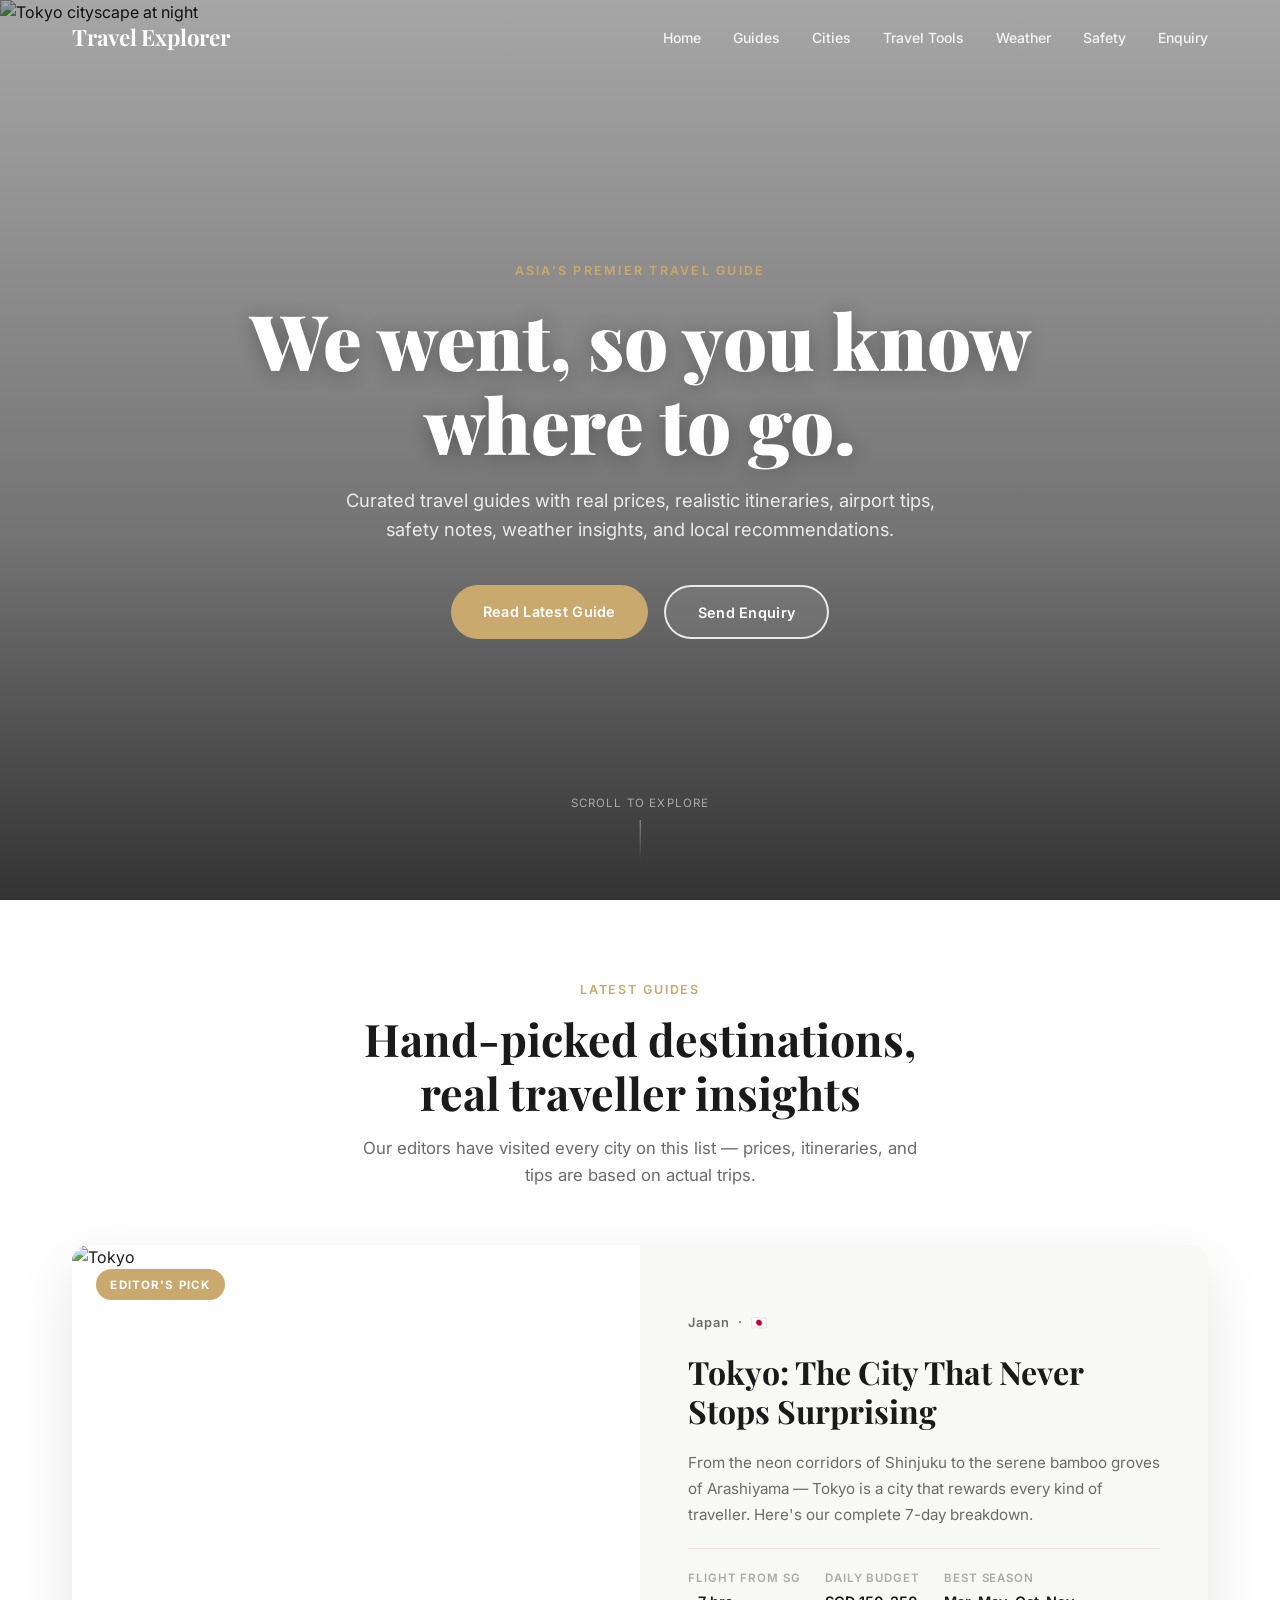
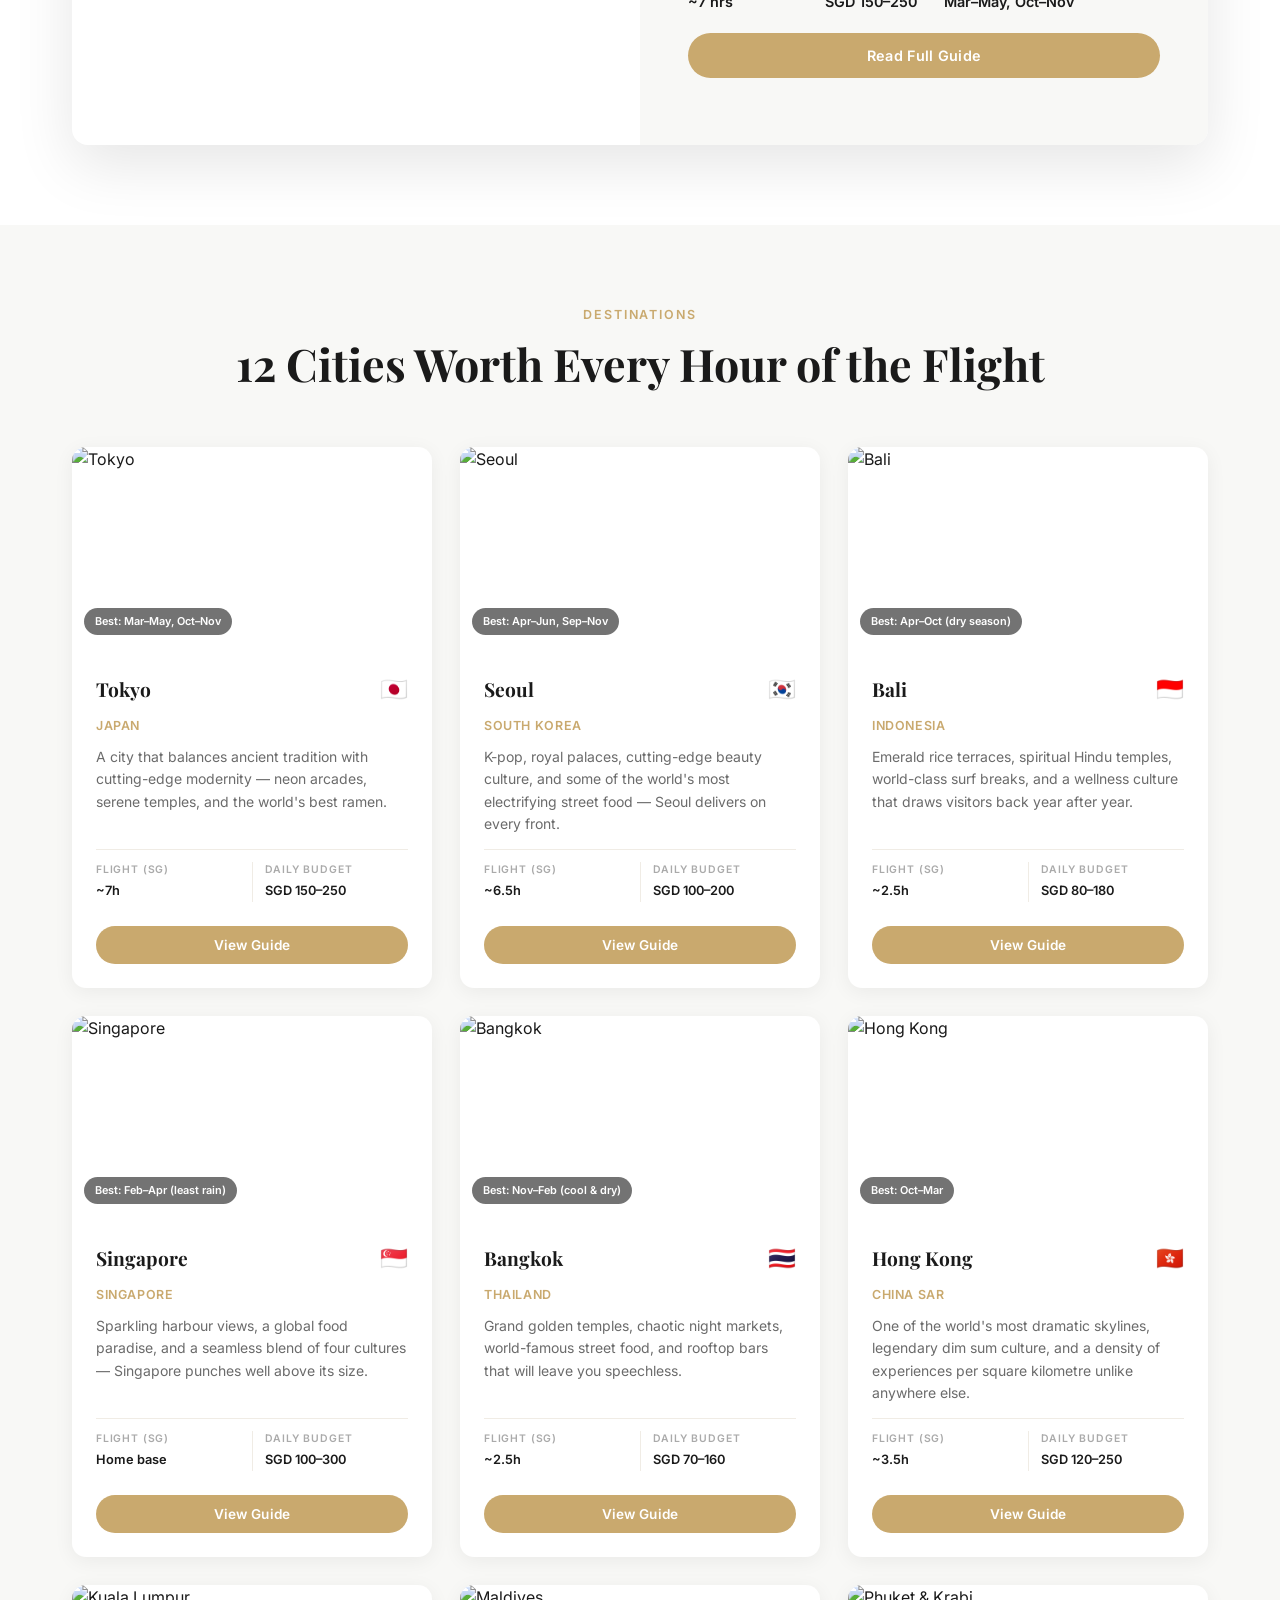
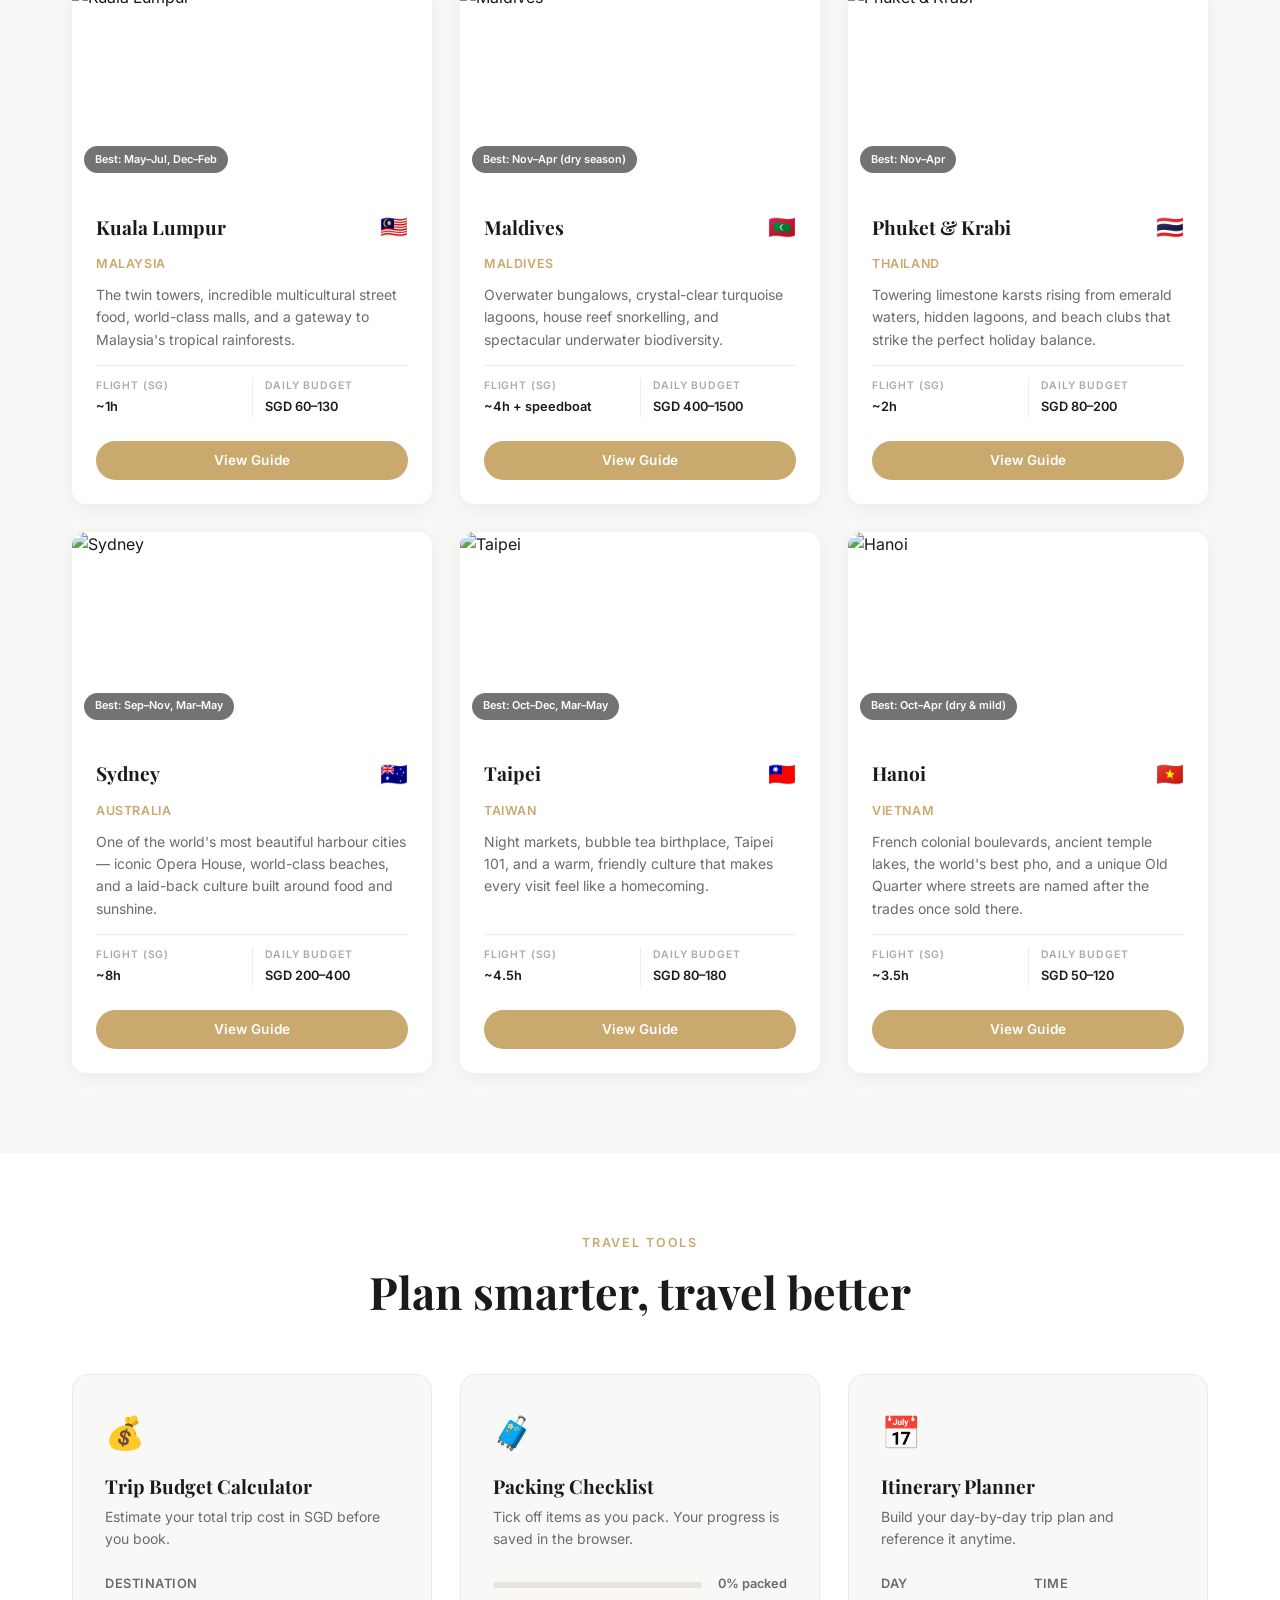
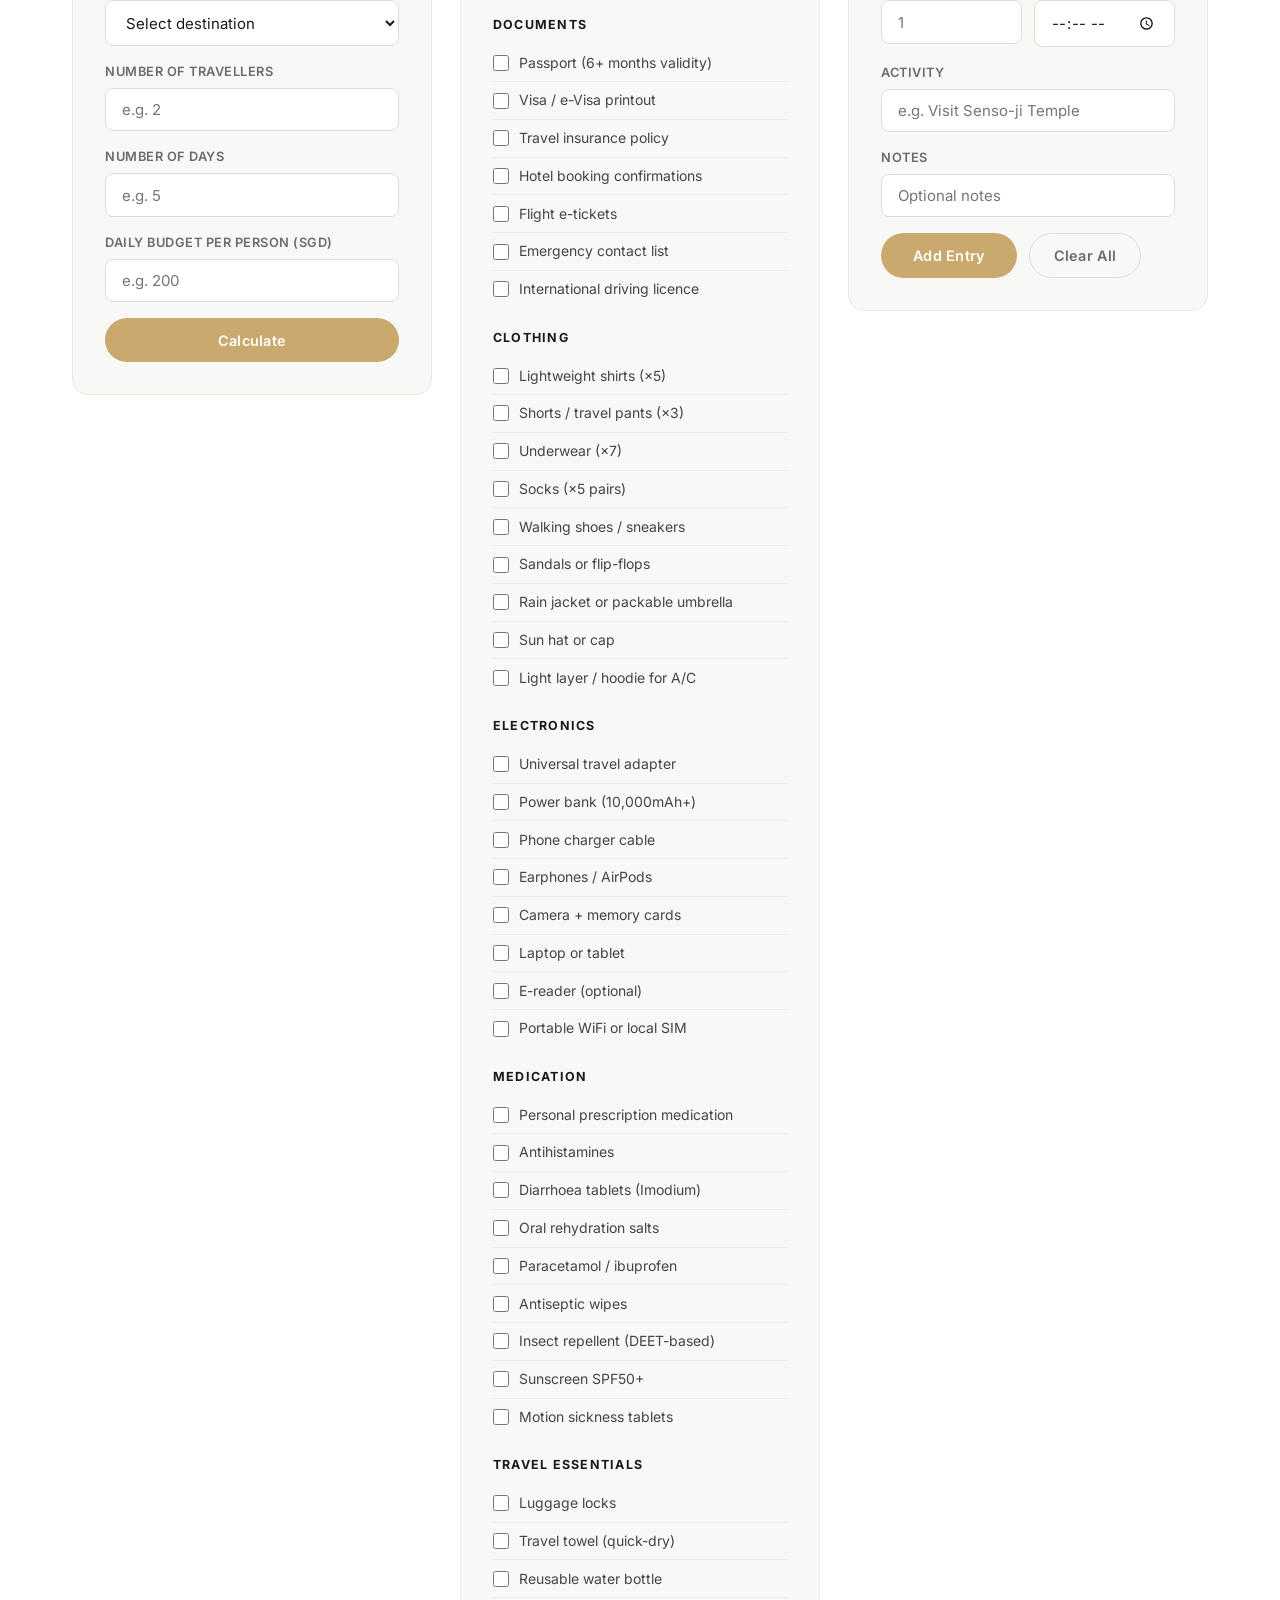
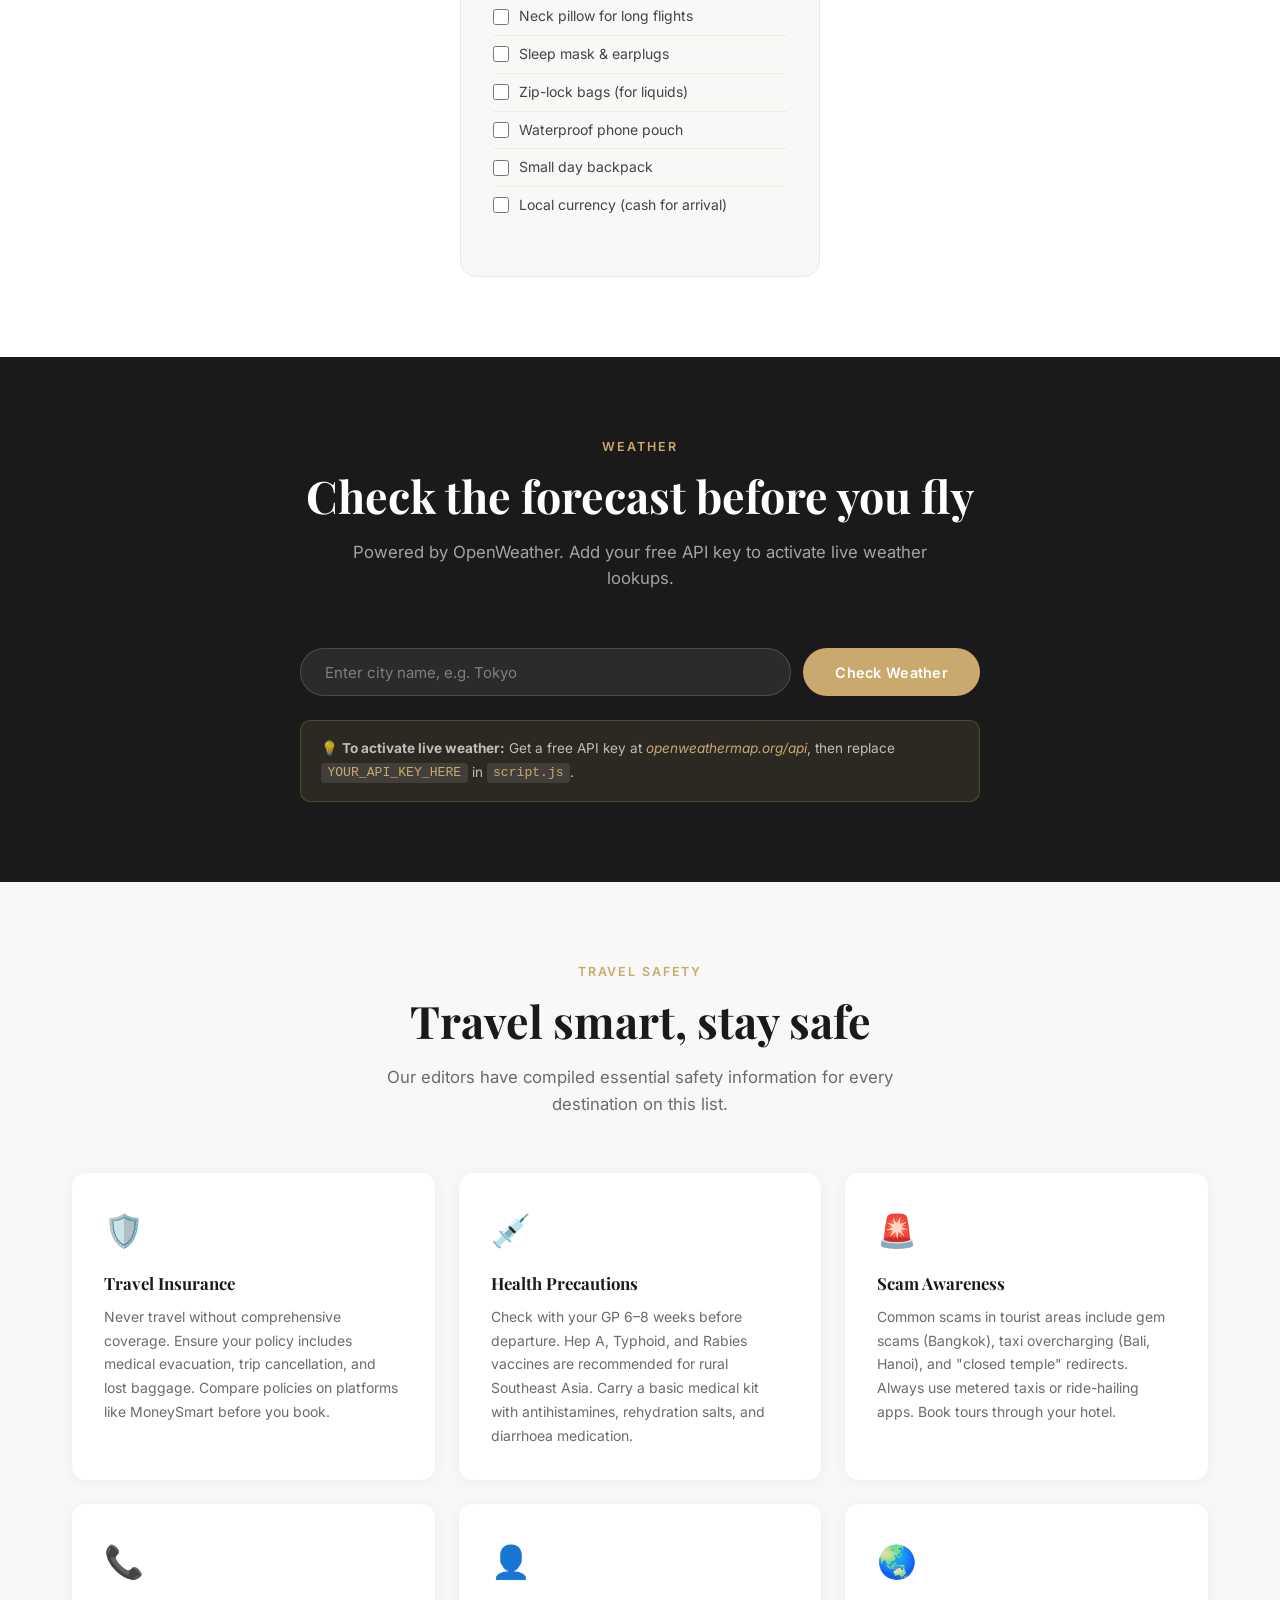
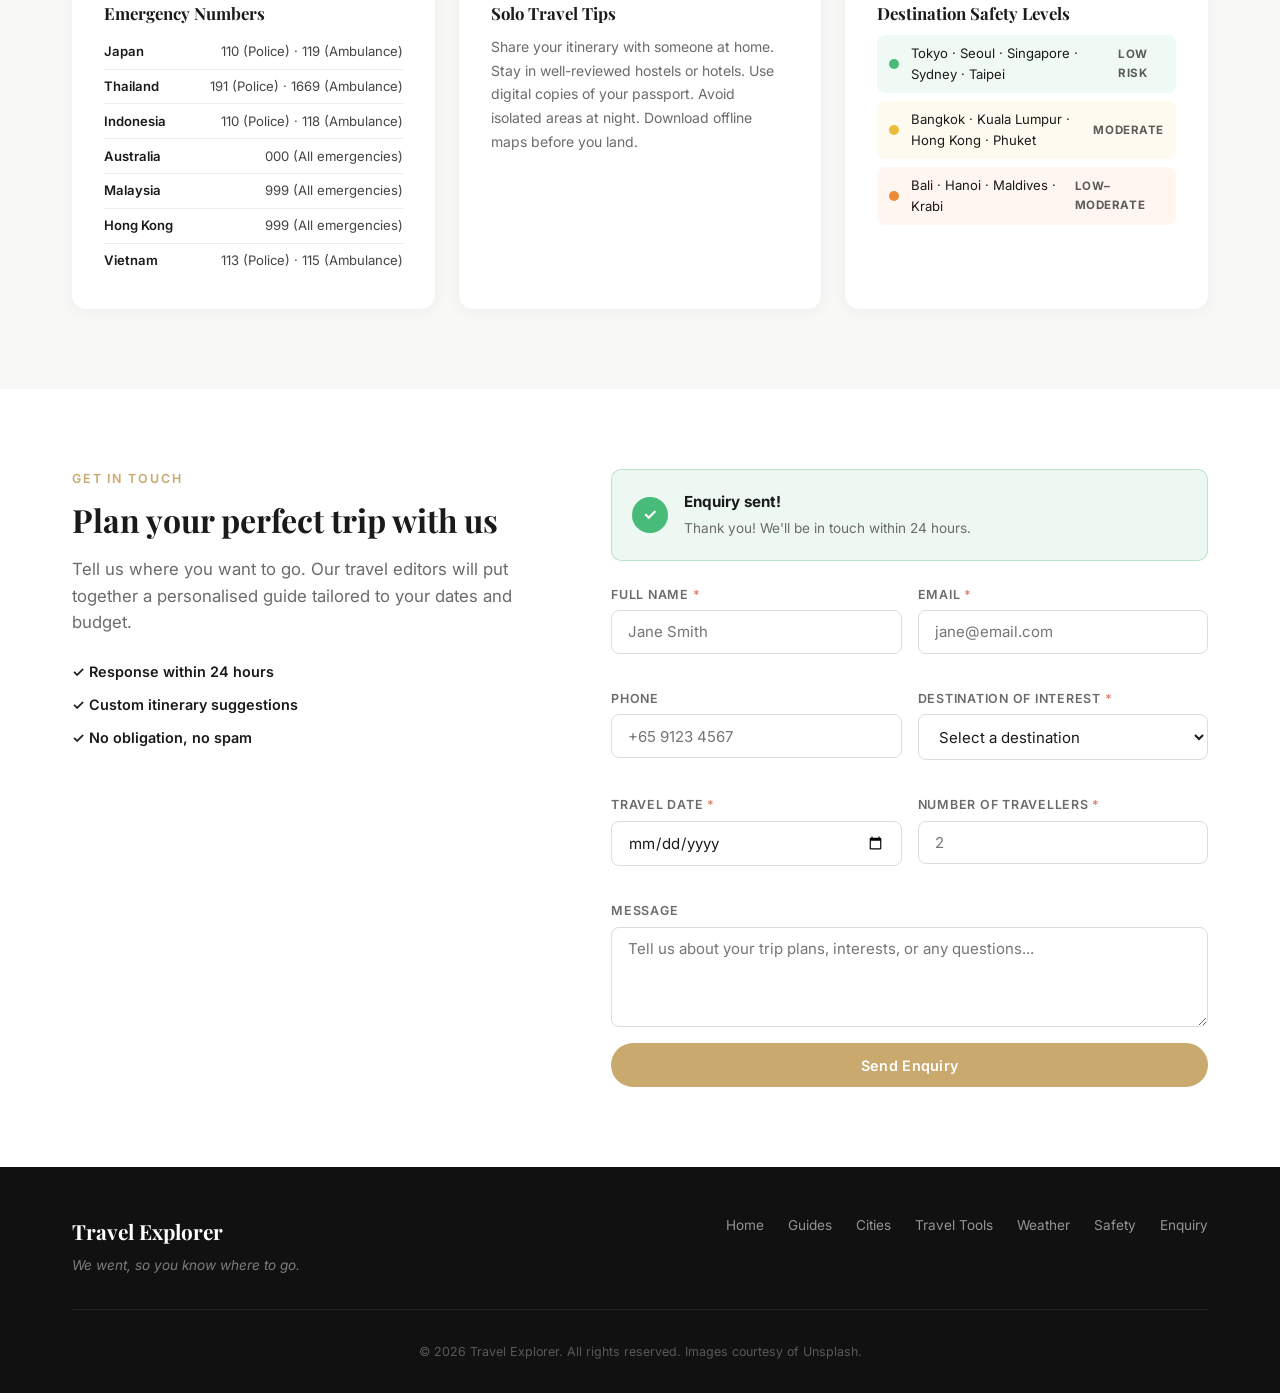
==== index.html @ e981d708 "first commit" ====
<!DOCTYPE html>
<html lang="en">
<head>
  <meta charset="UTF-8" />
  <meta name="viewport" content="width=device-width, initial-scale=1.0" />
  <title>Travel Explorer — We went, so you know where to go.</title>
  <link rel="preconnect" href="https://fonts.googleapis.com" />
  <link rel="preconnect" href="https://fonts.gstatic.com" crossorigin />
  <link href="https://fonts.googleapis.com/css2?family=Playfair+Display:ital,wght@0,400;0,700;0,900;1,400&family=Inter:wght@300;400;500;600&display=swap" rel="stylesheet" />
  <link rel="stylesheet" href="style.css" />
</head>
<body>

  <!-- ===== NAVIGATION ===== -->
  <nav class="navbar" id="navbar">
    <div class="nav-inner">
      <a href="#home" class="nav-logo">Travel Explorer</a>
      <button class="hamburger" id="hamburger" aria-label="Toggle menu">
        <span></span><span></span><span></span>
      </button>
      <ul class="nav-links" id="navLinks">
        <li><a href="#home">Home</a></li>
        <li><a href="#guides">Guides</a></li>
        <li><a href="#cities">Cities</a></li>
        <li><a href="#tools">Travel Tools</a></li>
        <li><a href="#weather">Weather</a></li>
        <li><a href="#safety">Safety</a></li>
        <li><a href="#enquiry">Enquiry</a></li>
      </ul>
    </div>
  </nav>

  <!-- ===== HERO SECTION ===== -->
  <section id="home" class="hero">
    <div class="hero-bg">
      <img src="https://images.unsplash.com/photo-1540959733332-eab4deabeeaf?w=1800&q=85" alt="Tokyo cityscape at night" class="hero-img" />
      <div class="hero-overlay"></div>
    </div>
    <div class="hero-content">
      <p class="hero-eyebrow">Asia's Premier Travel Guide</p>
      <h1 class="hero-headline">We went, so you know<br>where to go.</h1>
      <p class="hero-sub">Curated travel guides with real prices, realistic itineraries, airport tips, safety notes, weather insights, and local recommendations.</p>
      <div class="hero-ctas">
        <a href="#guides" class="btn btn-primary">Read Latest Guide</a>
        <a href="#enquiry" class="btn btn-outline">Send Enquiry</a>
      </div>
    </div>
    <div class="hero-scroll-hint">
      <span>Scroll to explore</span>
      <div class="scroll-line"></div>
    </div>
  </section>

  <!-- ===== GUIDES SECTION ===== -->
  <section id="guides" class="section guides-section">
    <div class="container">
      <div class="section-header">
        <p class="section-label">Latest Guides</p>
        <h2 class="section-title">Hand-picked destinations,<br>real traveller insights</h2>
        <p class="section-sub">Our editors have visited every city on this list — prices, itineraries, and tips are based on actual trips.</p>
      </div>

      <div class="featured-guide reveal">
        <div class="featured-guide-img">
          <img src="https://images.unsplash.com/photo-1540959733332-eab4deabeeaf?w=1200&q=80" alt="Tokyo" />
          <div class="featured-badge">Editor's Pick</div>
        </div>
        <div class="featured-guide-content">
          <p class="featured-label">Japan &nbsp;·&nbsp; 🇯🇵</p>
          <h3 class="featured-title">Tokyo: The City That Never Stops Surprising</h3>
          <p class="featured-desc">From the neon corridors of Shinjuku to the serene bamboo groves of Arashiyama — Tokyo is a city that rewards every kind of traveller. Here's our complete 7-day breakdown.</p>
          <ul class="featured-meta">
            <li><span class="meta-label">Flight from SG</span><span class="meta-val">~7 hrs</span></li>
            <li><span class="meta-label">Daily Budget</span><span class="meta-val">SGD 150–250</span></li>
            <li><span class="meta-label">Best Season</span><span class="meta-val">Mar–May, Oct–Nov</span></li>
          </ul>
          <button class="btn btn-primary" onclick="openModal('tokyo')">Read Full Guide</button>
        </div>
      </div>
    </div>
  </section>

  <!-- ===== CITIES SECTION ===== -->
  <section id="cities" class="section cities-section">
    <div class="container">
      <div class="section-header">
        <p class="section-label">Destinations</p>
        <h2 class="section-title">12 Cities Worth Every Hour of the Flight</h2>
      </div>
      <div class="cities-grid" id="citiesGrid">
        <!-- Cards injected by JS -->
      </div>
    </div>
  </section>

  <!-- ===== GUIDE MODAL ===== -->
  <div class="modal-overlay" id="modalOverlay" role="dialog" aria-modal="true" aria-labelledby="modalTitle">
    <div class="modal-box">
      <button class="modal-close" id="modalClose" aria-label="Close guide">&times;</button>
      <div class="modal-hero">
        <img id="modalHeroImg" src="" alt="" />
        <div class="modal-hero-overlay"></div>
        <div class="modal-hero-text">
          <p id="modalFlag"></p>
          <h2 id="modalTitle"></h2>
        </div>
      </div>
      <div class="modal-body" id="modalBody">
        <!-- Content injected by JS -->
      </div>
    </div>
  </div>

  <!-- ===== TRAVEL TOOLS SECTION ===== -->
  <section id="tools" class="section tools-section">
    <div class="container">
      <div class="section-header">
        <p class="section-label">Travel Tools</p>
        <h2 class="section-title">Plan smarter, travel better</h2>
      </div>
      <div class="tools-grid">

        <!-- Tool 1: Budget Calculator -->
        <div class="tool-card reveal">
          <div class="tool-icon">💰</div>
          <h3 class="tool-title">Trip Budget Calculator</h3>
          <p class="tool-desc">Estimate your total trip cost in SGD before you book.</p>
          <div class="tool-form">
            <label>Destination
              <select id="bc-dest">
                <option value="">Select destination</option>
                <option value="tokyo">Tokyo, Japan</option>
                <option value="seoul">Seoul, South Korea</option>
                <option value="bali">Bali, Indonesia</option>
                <option value="singapore">Singapore</option>
                <option value="bangkok">Bangkok, Thailand</option>
                <option value="hongkong">Hong Kong</option>
                <option value="kualalumpur">Kuala Lumpur, Malaysia</option>
                <option value="maldives">Maldives</option>
                <option value="phuket">Phuket & Krabi, Thailand</option>
                <option value="sydney">Sydney, Australia</option>
                <option value="taipei">Taipei, Taiwan</option>
                <option value="hanoi">Hanoi, Vietnam</option>
              </select>
            </label>
            <label>Number of Travellers
              <input type="number" id="bc-travellers" min="1" max="20" placeholder="e.g. 2" />
            </label>
            <label>Number of Days
              <input type="number" id="bc-days" min="1" max="60" placeholder="e.g. 5" />
            </label>
            <label>Daily Budget per Person (SGD)
              <input type="number" id="bc-budget" min="1" placeholder="e.g. 200" />
            </label>
            <button class="btn btn-primary btn-full" onclick="calcBudget()">Calculate</button>
            <div class="tool-result" id="bc-result" hidden>
              <div class="result-main" id="bc-total"></div>
              <div class="result-breakdown" id="bc-breakdown"></div>
            </div>
          </div>
        </div>

        <!-- Tool 2: Packing Checklist -->
        <div class="tool-card reveal">
          <div class="tool-icon">🧳</div>
          <h3 class="tool-title">Packing Checklist</h3>
          <p class="tool-desc">Tick off items as you pack. Your progress is saved in the browser.</p>
          <div class="checklist-progress-wrap">
            <div class="checklist-progress-bar">
              <div class="checklist-progress-fill" id="checklistFill"></div>
            </div>
            <span id="checklistPct">0% packed</span>
          </div>
          <div class="checklist-categories" id="checklistCategories">
            <!-- Injected by JS -->
          </div>
        </div>

        <!-- Tool 3: Itinerary Planner -->
        <div class="tool-card reveal">
          <div class="tool-icon">📅</div>
          <h3 class="tool-title">Itinerary Planner</h3>
          <p class="tool-desc">Build your day-by-day trip plan and reference it anytime.</p>
          <div class="tool-form">
            <div class="itinerary-row">
              <label>Day
                <input type="number" id="itin-day" min="1" max="30" placeholder="1" />
              </label>
              <label>Time
                <input type="time" id="itin-time" />
              </label>
            </div>
            <label>Activity
              <input type="text" id="itin-activity" placeholder="e.g. Visit Senso-ji Temple" />
            </label>
            <label>Notes
              <input type="text" id="itin-notes" placeholder="Optional notes" />
            </label>
            <div class="itinerary-btns">
              <button class="btn btn-primary" onclick="addItinEntry()">Add Entry</button>
              <button class="btn btn-ghost" onclick="clearItin()">Clear All</button>
            </div>
          </div>
          <div class="itin-table-wrap" id="itinTableWrap" hidden>
            <table class="itin-table" id="itinTable">
              <thead>
                <tr><th>Day</th><th>Time</th><th>Activity</th><th>Notes</th><th></th></tr>
              </thead>
              <tbody id="itinBody"></tbody>
            </table>
          </div>
        </div>

      </div>
    </div>
  </section>

  <!-- ===== WEATHER SECTION ===== -->
  <section id="weather" class="section weather-section">
    <div class="container">
      <div class="section-header">
        <p class="section-label">Weather</p>
        <h2 class="section-title">Check the forecast before you fly</h2>
        <p class="section-sub">Powered by OpenWeather. Add your free API key to activate live weather lookups.</p>
      </div>
      <div class="weather-widget reveal">
        <div class="weather-input-row">
          <input type="text" id="weather-city" placeholder="Enter city name, e.g. Tokyo" class="weather-input" />
          <button class="btn btn-primary" onclick="checkWeather()">Check Weather</button>
        </div>
        <div id="weather-result" class="weather-result" hidden>
          <div class="weather-card">
            <div class="weather-left">
              <p class="weather-city-name" id="w-city"></p>
              <p class="weather-temp" id="w-temp"></p>
              <p class="weather-desc" id="w-desc"></p>
            </div>
            <div class="weather-right">
              <img id="w-icon" src="" alt="" class="weather-icon" />
              <div class="weather-details">
                <div><span>Humidity</span><strong id="w-humidity"></strong></div>
                <div><span>Wind</span><strong id="w-wind"></strong></div>
                <div><span>Feels like</span><strong id="w-feels"></strong></div>
              </div>
            </div>
          </div>
        </div>
        <div id="weather-error" class="weather-error" hidden></div>
        <div class="weather-api-note">
          <p>💡 <strong>To activate live weather:</strong> Get a free API key at <span class="note-link">openweathermap.org/api</span>, then replace <code>YOUR_API_KEY_HERE</code> in <code>script.js</code>.</p>
        </div>
      </div>
    </div>
  </section>

  <!-- ===== SAFETY SECTION ===== -->
  <section id="safety" class="section safety-section">
    <div class="container">
      <div class="section-header">
        <p class="section-label">Travel Safety</p>
        <h2 class="section-title">Travel smart, stay safe</h2>
        <p class="section-sub">Our editors have compiled essential safety information for every destination on this list.</p>
      </div>

      <div class="safety-grid">

        <div class="safety-card reveal">
          <div class="safety-icon">🛡️</div>
          <h4>Travel Insurance</h4>
          <p>Never travel without comprehensive coverage. Ensure your policy includes medical evacuation, trip cancellation, and lost baggage. Compare policies on platforms like MoneySmart before you book.</p>
        </div>

        <div class="safety-card reveal">
          <div class="safety-icon">💉</div>
          <h4>Health Precautions</h4>
          <p>Check with your GP 6–8 weeks before departure. Hep A, Typhoid, and Rabies vaccines are recommended for rural Southeast Asia. Carry a basic medical kit with antihistamines, rehydration salts, and diarrhoea medication.</p>
        </div>

        <div class="safety-card reveal">
          <div class="safety-icon">🚨</div>
          <h4>Scam Awareness</h4>
          <p>Common scams in tourist areas include gem scams (Bangkok), taxi overcharging (Bali, Hanoi), and "closed temple" redirects. Always use metered taxis or ride-hailing apps. Book tours through your hotel.</p>
        </div>

        <div class="safety-card reveal">
          <div class="safety-icon">📞</div>
          <h4>Emergency Numbers</h4>
          <div class="emergency-table">
            <div class="em-row"><span>Japan</span><span>110 (Police) · 119 (Ambulance)</span></div>
            <div class="em-row"><span>Thailand</span><span>191 (Police) · 1669 (Ambulance)</span></div>
            <div class="em-row"><span>Indonesia</span><span>110 (Police) · 118 (Ambulance)</span></div>
            <div class="em-row"><span>Australia</span><span>000 (All emergencies)</span></div>
            <div class="em-row"><span>Malaysia</span><span>999 (All emergencies)</span></div>
            <div class="em-row"><span>Hong Kong</span><span>999 (All emergencies)</span></div>
            <div class="em-row"><span>Vietnam</span><span>113 (Police) · 115 (Ambulance)</span></div>
          </div>
        </div>

        <div class="safety-card reveal">
          <div class="safety-icon">👤</div>
          <h4>Solo Travel Tips</h4>
          <p>Share your itinerary with someone at home. Stay in well-reviewed hostels or hotels. Use digital copies of your passport. Avoid isolated areas at night. Download offline maps before you land.</p>
        </div>

        <div class="safety-card reveal">
          <div class="safety-icon">🌏</div>
          <h4>Destination Safety Levels</h4>
          <div class="safety-levels">
            <div class="sl-row sl-green"><span class="sl-dot"></span><span>Tokyo · Seoul · Singapore · Sydney · Taipei</span><span class="sl-label">Low Risk</span></div>
            <div class="sl-row sl-yellow"><span class="sl-dot"></span><span>Bangkok · Kuala Lumpur · Hong Kong · Phuket</span><span class="sl-label">Moderate</span></div>
            <div class="sl-row sl-orange"><span class="sl-dot"></span><span>Bali · Hanoi · Maldives · Krabi</span><span class="sl-label">Low–Moderate</span></div>
          </div>
        </div>

      </div>
    </div>
  </section>

  <!-- ===== ENQUIRY SECTION ===== -->
  <section id="enquiry" class="section enquiry-section">
    <div class="container">
      <div class="enquiry-inner">
        <div class="enquiry-left reveal">
          <p class="section-label">Get in Touch</p>
          <h2 class="section-title">Plan your perfect trip with us</h2>
          <p class="section-sub">Tell us where you want to go. Our travel editors will put together a personalised guide tailored to your dates and budget.</p>
          <ul class="enquiry-promises">
            <li>✓ Response within 24 hours</li>
            <li>✓ Custom itinerary suggestions</li>
            <li>✓ No obligation, no spam</li>
          </ul>
        </div>
        <div class="enquiry-right reveal">
          <form class="enquiry-form" id="enquiryForm" novalidate>
            <div id="form-success" class="form-success" hidden>
              <span class="success-icon">✓</span>
              <div>
                <strong>Enquiry sent!</strong>
                <p>Thank you! We'll be in touch within 24 hours.</p>
              </div>
            </div>
            <div class="form-row">
              <div class="form-group">
                <label for="f-name">Full Name <span class="req">*</span></label>
                <input type="text" id="f-name" name="name" placeholder="Jane Smith" />
                <span class="field-error" id="err-name"></span>
              </div>
              <div class="form-group">
                <label for="f-email">Email <span class="req">*</span></label>
                <input type="email" id="f-email" name="email" placeholder="jane@email.com" />
                <span class="field-error" id="err-email"></span>
              </div>
            </div>
            <div class="form-row">
              <div class="form-group">
                <label for="f-phone">Phone</label>
                <input type="tel" id="f-phone" name="phone" placeholder="+65 9123 4567" />
              </div>
              <div class="form-group">
                <label for="f-dest">Destination of Interest <span class="req">*</span></label>
                <select id="f-dest" name="destination">
                  <option value="">Select a destination</option>
                  <option>Tokyo, Japan</option>
                  <option>Seoul, South Korea</option>
                  <option>Bali, Indonesia</option>
                  <option>Singapore</option>
                  <option>Bangkok, Thailand</option>
                  <option>Hong Kong</option>
                  <option>Kuala Lumpur, Malaysia</option>
                  <option>Maldives</option>
                  <option>Phuket & Krabi, Thailand</option>
                  <option>Sydney, Australia</option>
                  <option>Taipei, Taiwan</option>
                  <option>Hanoi, Vietnam</option>
                </select>
                <span class="field-error" id="err-dest"></span>
              </div>
            </div>
            <div class="form-row">
              <div class="form-group">
                <label for="f-date">Travel Date <span class="req">*</span></label>
                <input type="date" id="f-date" name="travelDate" />
                <span class="field-error" id="err-date"></span>
              </div>
              <div class="form-group">
                <label for="f-travellers">Number of Travellers <span class="req">*</span></label>
                <input type="number" id="f-travellers" name="travellers" min="1" max="50" placeholder="2" />
                <span class="field-error" id="err-travellers"></span>
              </div>
            </div>
            <div class="form-group">
              <label for="f-message">Message</label>
              <textarea id="f-message" name="message" rows="4" placeholder="Tell us about your trip plans, interests, or any questions..."></textarea>
            </div>
            <button type="submit" class="btn btn-primary btn-full">Send Enquiry</button>
          </form>
        </div>
      </div>
    </div>
  </section>

  <!-- ===== FOOTER ===== -->
  <footer class="footer">
    <div class="container">
      <div class="footer-inner">
        <div class="footer-brand">
          <p class="footer-logo">Travel Explorer</p>
          <p class="footer-tagline">We went, so you know where to go.</p>
        </div>
        <div class="footer-links">
          <a href="#home">Home</a>
          <a href="#guides">Guides</a>
          <a href="#cities">Cities</a>
          <a href="#tools">Travel Tools</a>
          <a href="#weather">Weather</a>
          <a href="#safety">Safety</a>
          <a href="#enquiry">Enquiry</a>
        </div>
      </div>
      <p class="footer-copy">&copy; 2026 Travel Explorer. All rights reserved. Images courtesy of Unsplash.</p>
    </div>
  </footer>

  <script src="script.js"></script>
</body>
</html>
---- style.css ----
/* ============================================================
   TRAVEL EXPLORER — style.css
   Editorial travel magazine style
   ============================================================ */

/* ---------- Reset & Base ---------- */
*, *::before, *::after { box-sizing: border-box; margin: 0; padding: 0; }

html { scroll-behavior: smooth; font-size: 16px; }

body {
  font-family: 'Inter', sans-serif;
  color: #1a1a1a;
  background: #fff;
  line-height: 1.6;
  overflow-x: hidden;
}

img { display: block; width: 100%; height: 100%; object-fit: cover; }

a { text-decoration: none; color: inherit; }

ul { list-style: none; }

button { cursor: pointer; border: none; background: none; font-family: inherit; }

input, select, textarea {
  font-family: inherit;
  font-size: 0.9375rem;
  color: #1a1a1a;
  width: 100%;
  border: 1.5px solid #e0ddd8;
  border-radius: 8px;
  padding: 0.7rem 1rem;
  background: #fff;
  transition: border-color 0.2s;
  outline: none;
}
input:focus, select:focus, textarea:focus { border-color: #c9a96e; }

/* ---------- Typography ---------- */
h1, h2, h3, h4 { font-family: 'Playfair Display', serif; line-height: 1.2; }

/* ---------- Container ---------- */
.container { max-width: 1200px; margin: 0 auto; padding: 0 2rem; }

/* ---------- Buttons ---------- */
.btn {
  display: inline-flex;
  align-items: center;
  justify-content: center;
  gap: 0.5rem;
  padding: 0.85rem 2rem;
  border-radius: 50px;
  font-size: 0.9rem;
  font-weight: 600;
  font-family: 'Inter', sans-serif;
  letter-spacing: 0.02em;
  transition: all 0.25s ease;
  white-space: nowrap;
}
.btn-primary {
  background: #c9a96e;
  color: #fff;
}
.btn-primary:hover { background: #b8914f; transform: translateY(-2px); box-shadow: 0 8px 24px rgba(201,169,110,0.4); }
.btn-outline {
  border: 2px solid rgba(255,255,255,0.85);
  color: #fff;
  background: rgba(255,255,255,0.08);
  backdrop-filter: blur(4px);
}
.btn-outline:hover { background: rgba(255,255,255,0.2); transform: translateY(-2px); }
.btn-ghost {
  border: 1.5px solid #e0ddd8;
  color: #6b6b6b;
  padding: 0.75rem 1.5rem;
}
.btn-ghost:hover { border-color: #c9a96e; color: #c9a96e; }
.btn-full { width: 100%; }

/* ---------- Section Shared ---------- */
.section { padding: 5rem 0; }

.section-header { text-align: center; margin-bottom: 3.5rem; }

.section-label {
  font-size: 0.78rem;
  font-weight: 600;
  letter-spacing: 0.15em;
  text-transform: uppercase;
  color: #c9a96e;
  margin-bottom: 0.75rem;
}

.section-title {
  font-size: clamp(1.8rem, 3.5vw, 2.8rem);
  font-weight: 700;
  color: #1a1a1a;
  margin-bottom: 1rem;
}

.section-sub {
  font-size: 1.05rem;
  color: #6b6b6b;
  max-width: 580px;
  margin: 0 auto;
}

/* ---------- Scroll Reveal ---------- */
.reveal {
  opacity: 0;
  transform: translateY(30px);
  transition: opacity 0.6s ease, transform 0.6s ease;
}
.reveal.visible { opacity: 1; transform: translateY(0); }

/* ============================================================
   NAVIGATION
   ============================================================ */
.navbar {
  position: fixed;
  top: 0; left: 0; right: 0;
  z-index: 1000;
  padding: 1.25rem 0;
  transition: background 0.3s, padding 0.3s, box-shadow 0.3s;
}
.navbar.scrolled {
  background: rgba(255,255,255,0.97);
  padding: 0.75rem 0;
  box-shadow: 0 2px 20px rgba(0,0,0,0.08);
}

.nav-inner {
  max-width: 1200px;
  margin: 0 auto;
  padding: 0 2rem;
  display: flex;
  align-items: center;
  justify-content: space-between;
}

.nav-logo {
  font-family: 'Playfair Display', serif;
  font-size: 1.4rem;
  font-weight: 700;
  color: #fff;
  letter-spacing: -0.01em;
  transition: color 0.3s;
}
.navbar.scrolled .nav-logo { color: #1a1a1a; }

.nav-links {
  display: flex;
  gap: 2rem;
  align-items: center;
}
.nav-links a {
  font-size: 0.875rem;
  font-weight: 500;
  color: rgba(255,255,255,0.88);
  transition: color 0.2s;
  position: relative;
}
.nav-links a::after {
  content: '';
  position: absolute;
  bottom: -3px; left: 0;
  width: 0; height: 1.5px;
  background: #c9a96e;
  transition: width 0.25s;
}
.nav-links a:hover::after { width: 100%; }
.nav-links a:hover { color: #fff; }
.navbar.scrolled .nav-links a { color: #6b6b6b; }
.navbar.scrolled .nav-links a:hover { color: #1a1a1a; }

.hamburger {
  display: none;
  flex-direction: column;
  gap: 5px;
  padding: 4px;
}
.hamburger span {
  display: block;
  width: 24px; height: 2px;
  background: #fff;
  border-radius: 2px;
  transition: all 0.3s;
}
.navbar.scrolled .hamburger span { background: #1a1a1a; }
.hamburger.open span:nth-child(1) { transform: translateY(7px) rotate(45deg); }
.hamburger.open span:nth-child(2) { opacity: 0; }
.hamburger.open span:nth-child(3) { transform: translateY(-7px) rotate(-45deg); }

/* ============================================================
   HERO
   ============================================================ */
.hero {
  position: relative;
  height: 100vh;
  min-height: 600px;
  display: flex;
  align-items: center;
  justify-content: center;
  overflow: hidden;
}

.hero-bg {
  position: absolute;
  inset: 0;
}
.hero-img { width: 100%; height: 100%; object-fit: cover; }

.hero-overlay {
  position: absolute;
  inset: 0;
  background: linear-gradient(to bottom, rgba(0,0,0,0.35) 0%, rgba(0,0,0,0.55) 60%, rgba(0,0,0,0.8) 100%);
}

.hero-content {
  position: relative;
  z-index: 2;
  text-align: center;
  padding: 0 2rem;
  max-width: 860px;
}

.hero-eyebrow {
  font-size: 0.78rem;
  font-weight: 600;
  letter-spacing: 0.18em;
  text-transform: uppercase;
  color: #c9a96e;
  margin-bottom: 1rem;
}

.hero-headline {
  font-size: clamp(2.5rem, 6vw, 5rem);
  font-weight: 900;
  color: #fff;
  line-height: 1.1;
  margin-bottom: 1.25rem;
  text-shadow: 0 2px 20px rgba(0,0,0,0.3);
}

.hero-sub {
  font-size: clamp(0.95rem, 1.5vw, 1.15rem);
  color: rgba(255,255,255,0.85);
  max-width: 600px;
  margin: 0 auto 2.5rem;
}

.hero-ctas { display: flex; gap: 1rem; justify-content: center; flex-wrap: wrap; }

.hero-scroll-hint {
  position: absolute;
  bottom: 2.5rem;
  left: 50%;
  transform: translateX(-50%);
  z-index: 2;
  display: flex;
  flex-direction: column;
  align-items: center;
  gap: 0.5rem;
  color: rgba(255,255,255,0.55);
  font-size: 0.72rem;
  letter-spacing: 0.1em;
  text-transform: uppercase;
}
.scroll-line {
  width: 1px; height: 40px;
  background: linear-gradient(to bottom, rgba(255,255,255,0.5), transparent);
  animation: scrollPulse 1.8s ease-in-out infinite;
}
@keyframes scrollPulse {
  0%, 100% { opacity: 0.4; transform: scaleY(1); }
  50% { opacity: 1; transform: scaleY(1.2); }
}

/* ============================================================
   GUIDES — Featured
   ============================================================ */
.guides-section { background: #fff; }

.featured-guide {
  display: grid;
  grid-template-columns: 1fr 1fr;
  gap: 0;
  border-radius: 16px;
  overflow: hidden;
  box-shadow: 0 20px 60px rgba(0,0,0,0.1);
}

.featured-guide-img {
  position: relative;
  min-height: 500px;
}
.featured-guide-img img { height: 100%; }

.featured-badge {
  position: absolute;
  top: 1.5rem; left: 1.5rem;
  background: #c9a96e;
  color: #fff;
  font-size: 0.72rem;
  font-weight: 700;
  letter-spacing: 0.1em;
  text-transform: uppercase;
  padding: 0.4rem 0.9rem;
  border-radius: 50px;
}

.featured-guide-content {
  padding: 3rem;
  background: #f8f8f6;
  display: flex;
  flex-direction: column;
  justify-content: center;
  gap: 1.25rem;
}

.featured-label {
  font-size: 0.8rem;
  font-weight: 600;
  letter-spacing: 0.08em;
  color: #6b6b6b;
}

.featured-title {
  font-size: clamp(1.5rem, 2.5vw, 2rem);
  font-weight: 700;
  color: #1a1a1a;
}

.featured-desc { font-size: 0.95rem; color: #6b6b6b; line-height: 1.7; }

.featured-meta {
  display: flex;
  gap: 1.5rem;
  flex-wrap: wrap;
  border-top: 1px solid #e8e4dd;
  padding-top: 1.25rem;
}
.featured-meta li { display: flex; flex-direction: column; gap: 0.2rem; }
.meta-label { font-size: 0.72rem; font-weight: 600; letter-spacing: 0.08em; text-transform: uppercase; color: #aaa; }
.meta-val { font-size: 0.9rem; font-weight: 600; color: #1a1a1a; }

/* ============================================================
   CITIES GRID
   ============================================================ */
.cities-section { background: #f8f8f6; }

.cities-grid {
  display: grid;
  grid-template-columns: repeat(3, 1fr);
  gap: 1.75rem;
}

.city-card {
  background: #fff;
  border-radius: 14px;
  overflow: hidden;
  box-shadow: 0 4px 20px rgba(0,0,0,0.06);
  transition: transform 0.3s ease, box-shadow 0.3s ease;
  display: flex;
  flex-direction: column;
}
.city-card:hover {
  transform: translateY(-8px);
  box-shadow: 0 16px 48px rgba(0,0,0,0.13);
}

.city-card-img {
  position: relative;
  height: 200px;
  overflow: hidden;
  flex-shrink: 0;
}
.city-card-img img {
  width: 100%; height: 100%;
  object-fit: cover;
  transition: transform 0.5s ease;
}
.city-card:hover .city-card-img img { transform: scale(1.07); }

.city-season-badge {
  position: absolute;
  bottom: 0.75rem; left: 0.75rem;
  background: rgba(0,0,0,0.55);
  color: #fff;
  font-size: 0.68rem;
  font-weight: 600;
  padding: 0.3rem 0.7rem;
  border-radius: 50px;
  backdrop-filter: blur(4px);
}

.city-card-body {
  padding: 1.5rem;
  flex: 1;
  display: flex;
  flex-direction: column;
  gap: 0.6rem;
}

.city-name-row {
  display: flex;
  align-items: center;
  justify-content: space-between;
}

.city-name {
  font-family: 'Playfair Display', serif;
  font-size: 1.2rem;
  font-weight: 700;
}

.city-flag { font-size: 1.4rem; }

.city-country {
  font-size: 0.78rem;
  color: #c9a96e;
  font-weight: 600;
  letter-spacing: 0.05em;
  text-transform: uppercase;
}

.city-desc { font-size: 0.875rem; color: #6b6b6b; line-height: 1.6; flex: 1; }

.city-meta {
  display: flex;
  gap: 0;
  border-top: 1px solid #f0ece5;
  padding-top: 0.75rem;
  margin-top: 0.25rem;
}
.city-meta-item {
  flex: 1;
  display: flex;
  flex-direction: column;
  gap: 0.15rem;
}
.city-meta-item:not(:last-child) {
  padding-right: 0.75rem;
  margin-right: 0.75rem;
  border-right: 1px solid #f0ece5;
}
.city-meta-label { font-size: 0.65rem; font-weight: 600; letter-spacing: 0.08em; text-transform: uppercase; color: #aaa; }
.city-meta-val { font-size: 0.8rem; font-weight: 600; color: #1a1a1a; }

.city-card-footer {
  padding: 0 1.5rem 1.5rem;
}
.city-card-footer .btn {
  width: 100%;
  padding: 0.7rem 1rem;
  font-size: 0.85rem;
}

/* ============================================================
   MODAL
   ============================================================ */
.modal-overlay {
  position: fixed;
  inset: 0;
  z-index: 2000;
  background: rgba(0,0,0,0.7);
  backdrop-filter: blur(4px);
  display: flex;
  align-items: center;
  justify-content: center;
  padding: 1rem;
  opacity: 0;
  pointer-events: none;
  transition: opacity 0.3s ease;
}
.modal-overlay.open {
  opacity: 1;
  pointer-events: all;
}

.modal-box {
  background: #fff;
  border-radius: 16px;
  width: 100%;
  max-width: 800px;
  max-height: 90vh;
  overflow-y: auto;
  position: relative;
  transform: scale(0.94) translateY(20px);
  transition: transform 0.3s ease;
  scrollbar-width: thin;
}
.modal-overlay.open .modal-box { transform: scale(1) translateY(0); }

.modal-close {
  position: absolute;
  top: 1rem; right: 1rem;
  z-index: 10;
  width: 36px; height: 36px;
  border-radius: 50%;
  background: rgba(255,255,255,0.9);
  font-size: 1.3rem;
  line-height: 1;
  display: flex; align-items: center; justify-content: center;
  box-shadow: 0 2px 10px rgba(0,0,0,0.15);
  transition: background 0.2s;
}
.modal-close:hover { background: #f8f8f6; }

.modal-hero {
  position: relative;
  height: 260px;
  overflow: hidden;
  border-radius: 16px 16px 0 0;
}
.modal-hero-overlay {
  position: absolute;
  inset: 0;
  background: linear-gradient(to top, rgba(0,0,0,0.7) 0%, rgba(0,0,0,0.1) 60%);
}
.modal-hero-text {
  position: absolute;
  bottom: 1.5rem; left: 2rem;
  color: #fff;
}
.modal-hero-text p { font-size: 1rem; margin-bottom: 0.3rem; opacity: 0.85; }
.modal-hero-text h2 { font-size: 1.8rem; font-weight: 700; }

.modal-body { padding: 2rem; }

.modal-section { margin-bottom: 2rem; }
.modal-section h3 {
  font-size: 1rem;
  font-weight: 700;
  letter-spacing: 0.05em;
  text-transform: uppercase;
  color: #c9a96e;
  margin-bottom: 0.75rem;
  padding-bottom: 0.5rem;
  border-bottom: 1px solid #f0ece5;
}
.modal-section p { font-size: 0.925rem; color: #444; line-height: 1.75; }
.modal-section ul { list-style: disc; padding-left: 1.25rem; }
.modal-section ul li { font-size: 0.925rem; color: #444; margin-bottom: 0.35rem; line-height: 1.6; }

.itinerary-day { margin-bottom: 1rem; }
.itinerary-day-label {
  font-weight: 700;
  font-size: 0.9rem;
  color: #1a1a1a;
  margin-bottom: 0.4rem;
}

.cost-grid {
  display: grid;
  grid-template-columns: repeat(3, 1fr);
  gap: 0.75rem;
}
.cost-item {
  background: #f8f8f6;
  border-radius: 10px;
  padding: 1rem;
  text-align: center;
}
.cost-item-label { font-size: 0.7rem; font-weight: 600; text-transform: uppercase; letter-spacing: 0.08em; color: #aaa; margin-bottom: 0.25rem; }
.cost-item-val { font-size: 1rem; font-weight: 700; color: #1a1a1a; }

/* ============================================================
   TRAVEL TOOLS
   ============================================================ */
.tools-section { background: #fff; }

.tools-grid {
  display: grid;
  grid-template-columns: repeat(3, 1fr);
  gap: 1.75rem;
  align-items: start;
}

.tool-card {
  background: #f8f8f6;
  border-radius: 16px;
  padding: 2rem;
  border: 1px solid #ede9e2;
}

.tool-icon { font-size: 2rem; margin-bottom: 1rem; }

.tool-title {
  font-family: 'Playfair Display', serif;
  font-size: 1.2rem;
  font-weight: 700;
  margin-bottom: 0.5rem;
}

.tool-desc { font-size: 0.875rem; color: #6b6b6b; margin-bottom: 1.5rem; line-height: 1.6; }

.tool-form { display: flex; flex-direction: column; gap: 1rem; }
.tool-form label { display: flex; flex-direction: column; gap: 0.35rem; font-size: 0.8rem; font-weight: 600; letter-spacing: 0.04em; text-transform: uppercase; color: #6b6b6b; }

.tool-result {
  margin-top: 0.5rem;
  background: #fff;
  border-radius: 10px;
  padding: 1.25rem;
  border: 1.5px solid #c9a96e;
}
.result-main { font-size: 1.3rem; font-weight: 700; font-family: 'Playfair Display', serif; color: #1a1a1a; margin-bottom: 0.75rem; }
.result-breakdown { font-size: 0.85rem; color: #6b6b6b; line-height: 1.8; }

/* Packing checklist */
.checklist-progress-wrap {
  display: flex;
  align-items: center;
  gap: 1rem;
  margin-bottom: 1.25rem;
  font-size: 0.8rem;
  font-weight: 600;
  color: #6b6b6b;
}
.checklist-progress-bar {
  flex: 1;
  height: 6px;
  background: #e8e4dd;
  border-radius: 3px;
  overflow: hidden;
}
.checklist-progress-fill {
  height: 100%;
  width: 0%;
  background: #c9a96e;
  border-radius: 3px;
  transition: width 0.4s ease;
}

.checklist-category { margin-bottom: 1.25rem; }
.checklist-category-title {
  font-size: 0.78rem;
  font-weight: 700;
  letter-spacing: 0.1em;
  text-transform: uppercase;
  color: #1a1a1a;
  margin-bottom: 0.6rem;
}
.checklist-item {
  display: flex;
  align-items: center;
  gap: 0.6rem;
  padding: 0.45rem 0;
  font-size: 0.875rem;
  color: #444;
  cursor: pointer;
  border-bottom: 1px solid #f0ece5;
}
.checklist-item:last-child { border-bottom: none; }
.checklist-item input[type="checkbox"] {
  width: 16px; height: 16px;
  accent-color: #c9a96e;
  flex-shrink: 0;
  cursor: pointer;
  border: none; padding: 0;
}
.checklist-item.checked { text-decoration: line-through; color: #aaa; }

/* Itinerary */
.itinerary-row { display: grid; grid-template-columns: 1fr 1fr; gap: 0.75rem; }
.itinerary-btns { display: flex; gap: 0.75rem; }

.itin-table-wrap {
  margin-top: 1.25rem;
  overflow-x: auto;
  border-radius: 10px;
  border: 1px solid #e8e4dd;
}
.itin-table {
  width: 100%;
  border-collapse: collapse;
  font-size: 0.82rem;
}
.itin-table th {
  background: #f8f8f6;
  font-weight: 700;
  text-transform: uppercase;
  letter-spacing: 0.06em;
  font-size: 0.7rem;
  color: #6b6b6b;
  padding: 0.7rem 0.75rem;
  text-align: left;
  border-bottom: 1px solid #e8e4dd;
}
.itin-table td {
  padding: 0.65rem 0.75rem;
  border-bottom: 1px solid #f0ece5;
  vertical-align: top;
}
.itin-table tr:last-child td { border-bottom: none; }
.itin-delete {
  color: #e0826a;
  font-size: 0.9rem;
  font-weight: 700;
  opacity: 0.6;
  padding: 0 0.25rem;
}
.itin-delete:hover { opacity: 1; }

/* ============================================================
   WEATHER
   ============================================================ */
.weather-section { background: #1a1a1a; color: #fff; }
.weather-section .section-label { color: #c9a96e; }
.weather-section .section-title { color: #fff; }
.weather-section .section-sub { color: rgba(255,255,255,0.6); }

.weather-widget { max-width: 680px; margin: 0 auto; }

.weather-input-row {
  display: flex;
  gap: 0.75rem;
  margin-bottom: 1.5rem;
}
.weather-input {
  flex: 1;
  background: rgba(255,255,255,0.08);
  border-color: rgba(255,255,255,0.15);
  color: #fff;
  border-radius: 50px;
  padding: 0.85rem 1.5rem;
}
.weather-input::placeholder { color: rgba(255,255,255,0.4); }
.weather-input:focus { border-color: #c9a96e; background: rgba(255,255,255,0.12); }

.weather-card {
  background: rgba(255,255,255,0.07);
  border: 1px solid rgba(255,255,255,0.1);
  border-radius: 16px;
  padding: 2rem;
  display: flex;
  justify-content: space-between;
  align-items: center;
  gap: 1.5rem;
}
.weather-city-name { font-size: 1.2rem; font-weight: 700; font-family: 'Playfair Display', serif; margin-bottom: 0.25rem; }
.weather-temp { font-size: 3rem; font-weight: 300; line-height: 1; margin-bottom: 0.25rem; font-family: 'Playfair Display', serif; }
.weather-desc { font-size: 0.9rem; color: rgba(255,255,255,0.6); text-transform: capitalize; }

.weather-right { display: flex; flex-direction: column; align-items: flex-end; gap: 1rem; }
.weather-icon { width: 72px; height: 72px; }
.weather-details { display: flex; flex-direction: column; gap: 0.35rem; text-align: right; }
.weather-details div { font-size: 0.82rem; display: flex; gap: 0.6rem; justify-content: flex-end; }
.weather-details span { color: rgba(255,255,255,0.5); }
.weather-details strong { color: #fff; }

.weather-error {
  background: rgba(224, 130, 106, 0.15);
  border: 1px solid rgba(224, 130, 106, 0.3);
  color: #e0826a;
  padding: 1rem 1.5rem;
  border-radius: 10px;
  font-size: 0.9rem;
  margin-bottom: 1.25rem;
}

.weather-api-note {
  margin-top: 1.5rem;
  padding: 1rem 1.25rem;
  background: rgba(201,169,110,0.1);
  border: 1px solid rgba(201,169,110,0.25);
  border-radius: 10px;
  font-size: 0.85rem;
  color: rgba(255,255,255,0.7);
  line-height: 1.7;
}
.weather-api-note code {
  background: rgba(255,255,255,0.1);
  padding: 0.15rem 0.4rem;
  border-radius: 4px;
  font-size: 0.82rem;
  color: #c9a96e;
}
.note-link { color: #c9a96e; font-style: italic; }

/* ============================================================
   SAFETY
   ============================================================ */
.safety-section { background: #f8f8f6; }

.safety-grid {
  display: grid;
  grid-template-columns: repeat(3, 1fr);
  gap: 1.5rem;
}

.safety-card {
  background: #fff;
  border-radius: 14px;
  padding: 2rem;
  box-shadow: 0 2px 16px rgba(0,0,0,0.05);
}
.safety-icon { font-size: 2rem; margin-bottom: 1rem; }
.safety-card h4 {
  font-size: 1.05rem;
  font-weight: 700;
  margin-bottom: 0.75rem;
}
.safety-card p { font-size: 0.875rem; color: #6b6b6b; line-height: 1.7; }

.emergency-table { margin-top: 0.5rem; }
.em-row {
  display: flex;
  justify-content: space-between;
  font-size: 0.82rem;
  padding: 0.4rem 0;
  border-bottom: 1px solid #f0ece5;
  color: #444;
}
.em-row:last-child { border-bottom: none; }
.em-row span:first-child { font-weight: 600; color: #1a1a1a; min-width: 100px; }

.safety-levels { margin-top: 0.5rem; display: flex; flex-direction: column; gap: 0.5rem; }
.sl-row {
  display: flex;
  align-items: center;
  gap: 0.75rem;
  font-size: 0.82rem;
  padding: 0.5rem 0.75rem;
  border-radius: 8px;
}
.sl-dot {
  width: 10px; height: 10px;
  border-radius: 50%;
  flex-shrink: 0;
}
.sl-green { background: rgba(72,187,120,0.08); }
.sl-green .sl-dot { background: #48bb78; }
.sl-yellow { background: rgba(237,187,58,0.08); }
.sl-yellow .sl-dot { background: #edbb3a; }
.sl-orange { background: rgba(237,137,54,0.08); }
.sl-orange .sl-dot { background: #ed8936; }
.sl-label {
  margin-left: auto;
  font-weight: 700;
  font-size: 0.72rem;
  text-transform: uppercase;
  letter-spacing: 0.05em;
  opacity: 0.7;
}

/* ============================================================
   ENQUIRY
   ============================================================ */
.enquiry-section { background: #fff; }

.enquiry-inner {
  display: grid;
  grid-template-columns: 1fr 1.3fr;
  gap: 5rem;
  align-items: start;
}

.enquiry-left .section-title { text-align: left; font-size: 2rem; }
.enquiry-left .section-label { text-align: left; }
.enquiry-left .section-sub { text-align: left; max-width: none; margin: 0; }

.enquiry-promises {
  margin-top: 1.5rem;
  display: flex;
  flex-direction: column;
  gap: 0.6rem;
}
.enquiry-promises li { font-size: 0.9rem; font-weight: 600; color: #1a1a1a; }

.enquiry-form { display: flex; flex-direction: column; gap: 1rem; }

.form-row { display: grid; grid-template-columns: 1fr 1fr; gap: 1rem; }

.form-group { display: flex; flex-direction: column; gap: 0.35rem; }
.form-group label { font-size: 0.78rem; font-weight: 600; text-transform: uppercase; letter-spacing: 0.06em; color: #6b6b6b; }
.req { color: #e0826a; }

.field-error { font-size: 0.78rem; color: #e0826a; min-height: 1.1em; }

.form-success {
  display: flex;
  align-items: center;
  gap: 1rem;
  background: rgba(72,187,120,0.1);
  border: 1px solid rgba(72,187,120,0.3);
  border-radius: 10px;
  padding: 1.25rem;
  margin-bottom: 0.5rem;
}
.success-icon {
  width: 36px; height: 36px;
  background: #48bb78;
  color: #fff;
  border-radius: 50%;
  display: flex;
  align-items: center;
  justify-content: center;
  font-weight: 700;
  font-size: 1rem;
  flex-shrink: 0;
}
.form-success strong { font-size: 0.95rem; display: block; margin-bottom: 0.2rem; }
.form-success p { font-size: 0.85rem; color: #6b6b6b; }

/* ============================================================
   FOOTER
   ============================================================ */
.footer {
  background: #111;
  color: rgba(255,255,255,0.7);
  padding: 3rem 0 2rem;
}
.footer-inner {
  display: flex;
  justify-content: space-between;
  align-items: flex-start;
  gap: 2rem;
  flex-wrap: wrap;
  margin-bottom: 2rem;
  padding-bottom: 2rem;
  border-bottom: 1px solid rgba(255,255,255,0.08);
}
.footer-logo {
  font-family: 'Playfair Display', serif;
  font-size: 1.3rem;
  font-weight: 700;
  color: #fff;
  margin-bottom: 0.4rem;
}
.footer-tagline { font-size: 0.85rem; color: rgba(255,255,255,0.45); font-style: italic; }
.footer-links { display: flex; gap: 1.5rem; flex-wrap: wrap; align-items: center; }
.footer-links a { font-size: 0.85rem; color: rgba(255,255,255,0.55); transition: color 0.2s; }
.footer-links a:hover { color: #c9a96e; }
.footer-copy { font-size: 0.78rem; color: rgba(255,255,255,0.3); text-align: center; }

/* ============================================================
   RESPONSIVE
   ============================================================ */

/* Tablet */
@media (max-width: 1023px) {
  .cities-grid { grid-template-columns: repeat(2, 1fr); }
  .tools-grid { grid-template-columns: 1fr; }
  .safety-grid { grid-template-columns: repeat(2, 1fr); }
  .featured-guide { grid-template-columns: 1fr; }
  .featured-guide-img { min-height: 320px; }
  .enquiry-inner { grid-template-columns: 1fr; gap: 2.5rem; }
}

/* Mobile */
@media (max-width: 639px) {
  .section { padding: 3.5rem 0; }

  .hamburger { display: flex; }

  .nav-links {
    display: none;
    position: absolute;
    top: 100%;
    left: 0; right: 0;
    background: rgba(255,255,255,0.98);
    backdrop-filter: blur(10px);
    flex-direction: column;
    gap: 0;
    padding: 0.5rem 0 1rem;
    box-shadow: 0 10px 30px rgba(0,0,0,0.1);
  }
  .nav-links.open { display: flex; }
  .nav-links a { color: #1a1a1a !important; padding: 0.75rem 2rem; font-size: 1rem; }
  .nav-links a::after { display: none; }

  .cities-grid { grid-template-columns: 1fr; }
  .safety-grid { grid-template-columns: 1fr; }
  .form-row { grid-template-columns: 1fr; }
  .weather-input-row { flex-direction: column; }
  .weather-card { flex-direction: column; align-items: flex-start; }
  .weather-right { align-items: flex-start; }
  .weather-details { text-align: left; }
  .weather-details div { justify-content: flex-start; }
  .itinerary-row { grid-template-columns: 1fr; }
  .cost-grid { grid-template-columns: 1fr; }
  .hero-ctas { flex-direction: column; align-items: center; }
  .footer-inner { flex-direction: column; }
  .footer-links { gap: 1rem; }
}
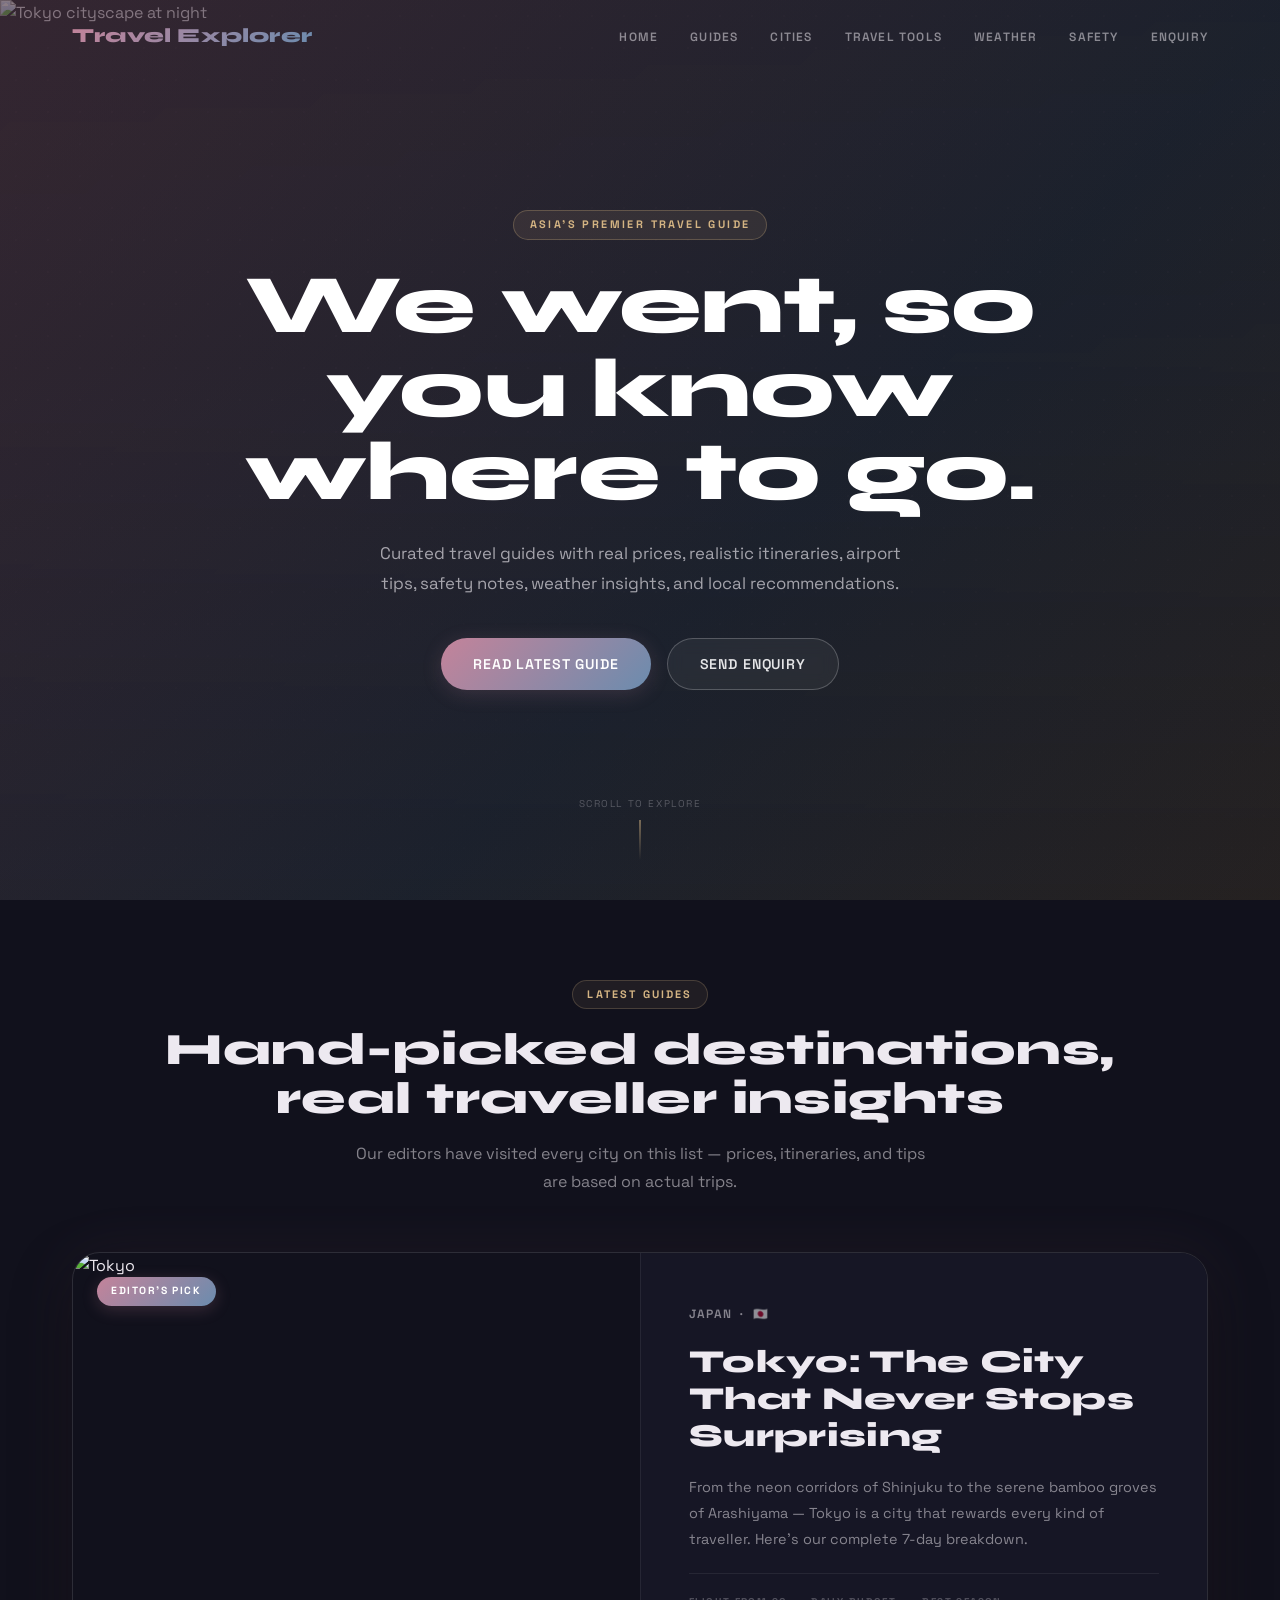
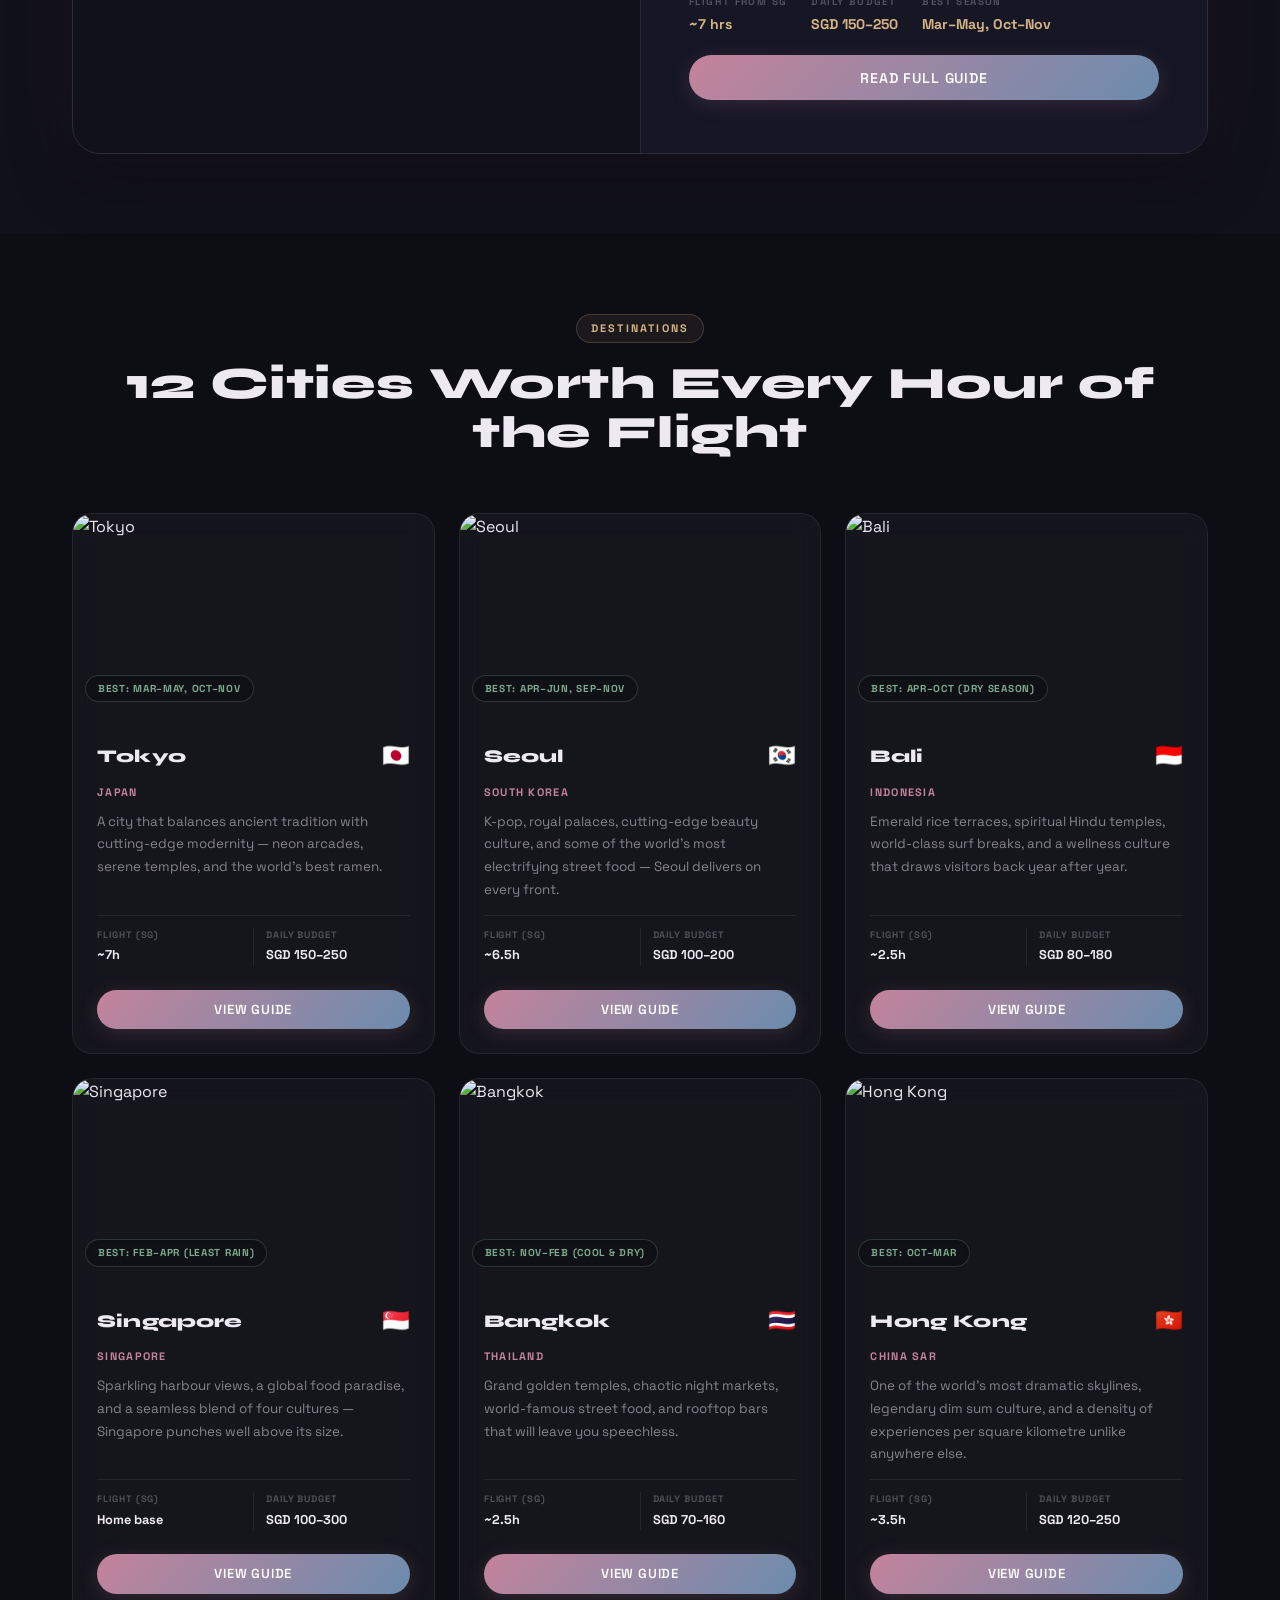
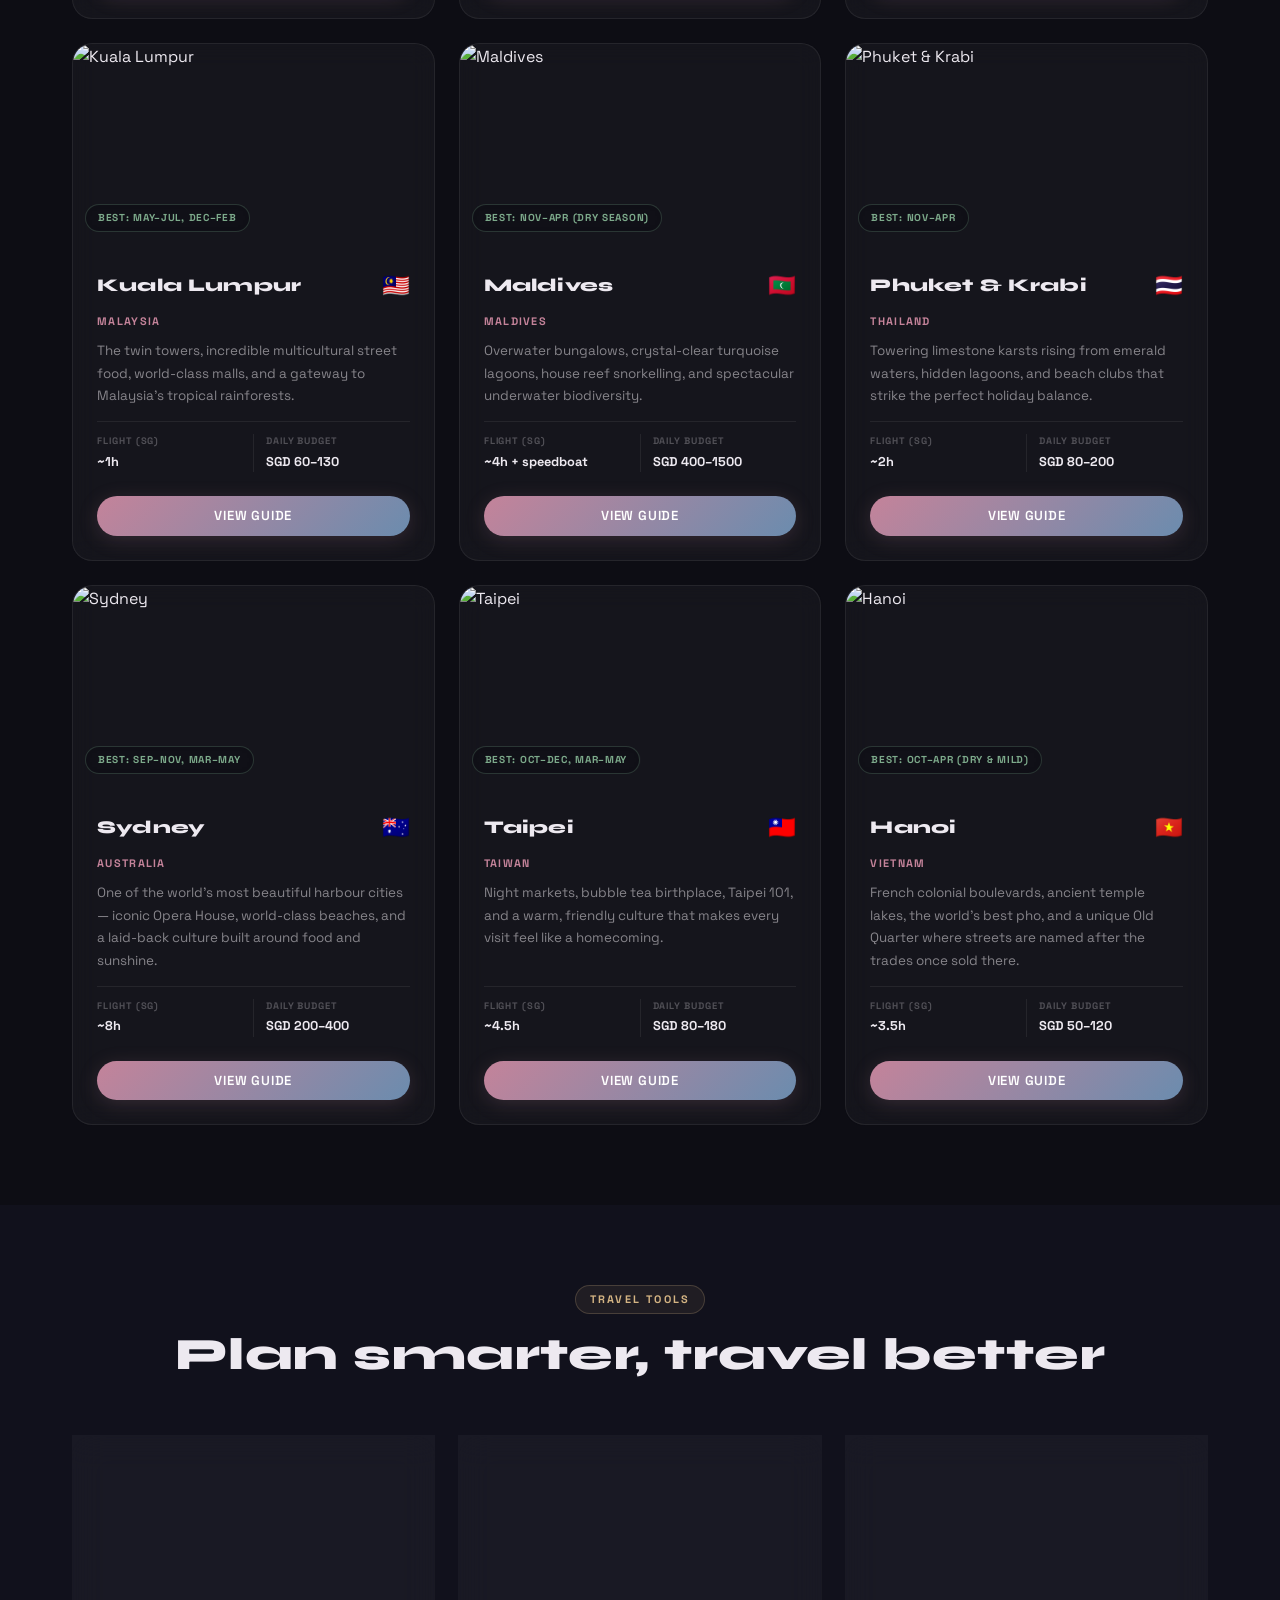
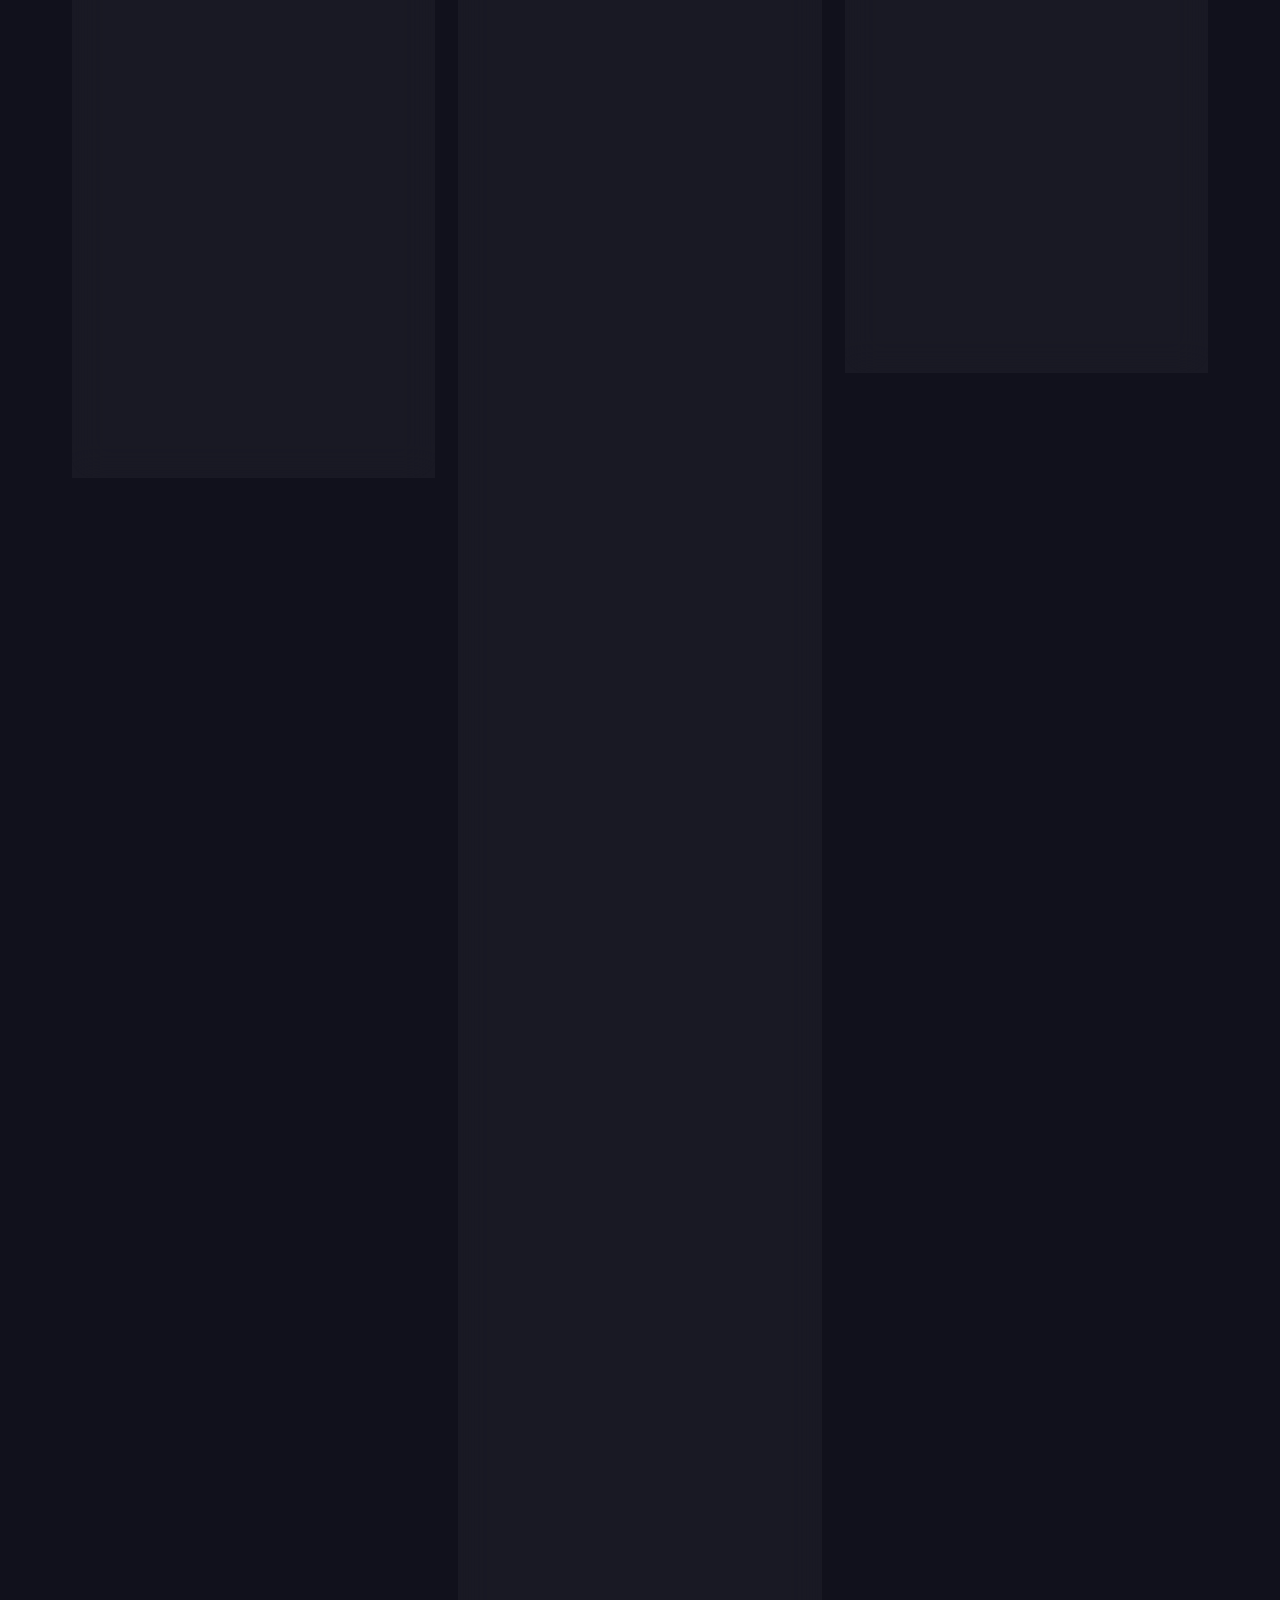
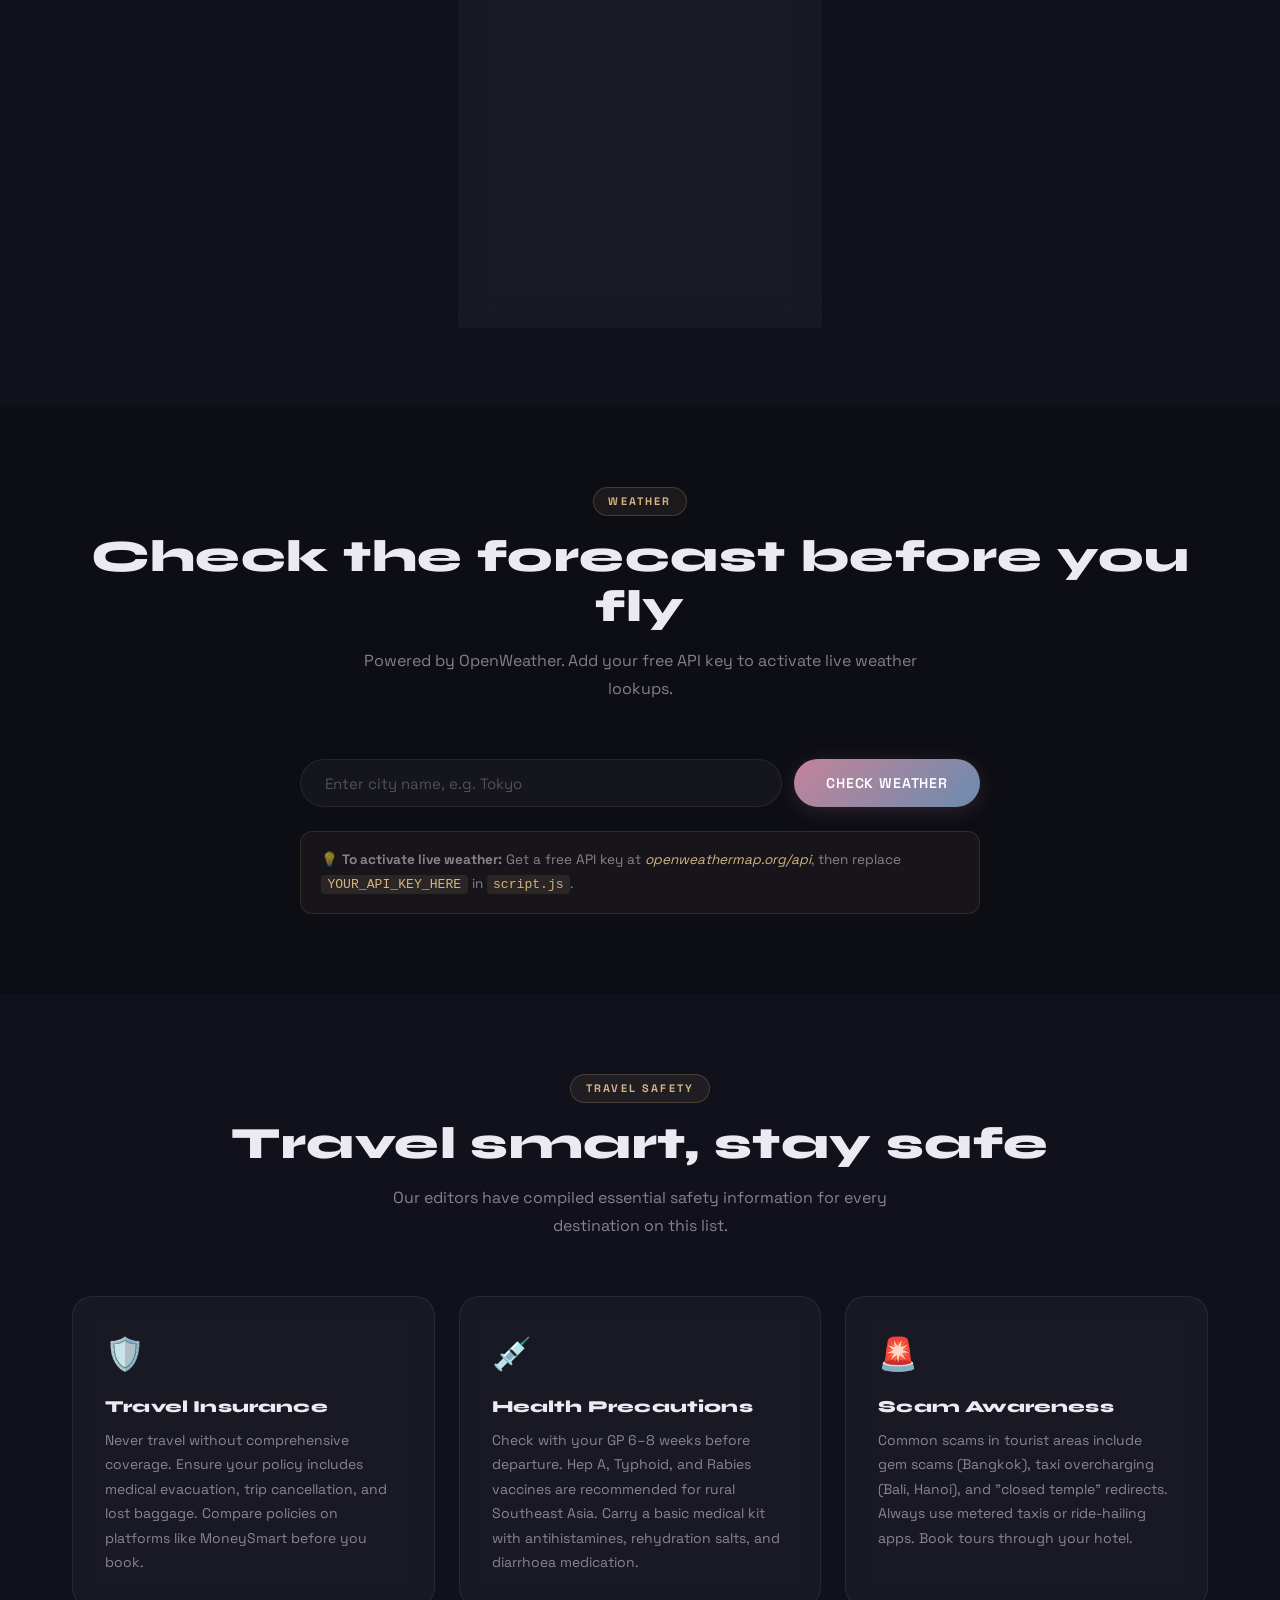
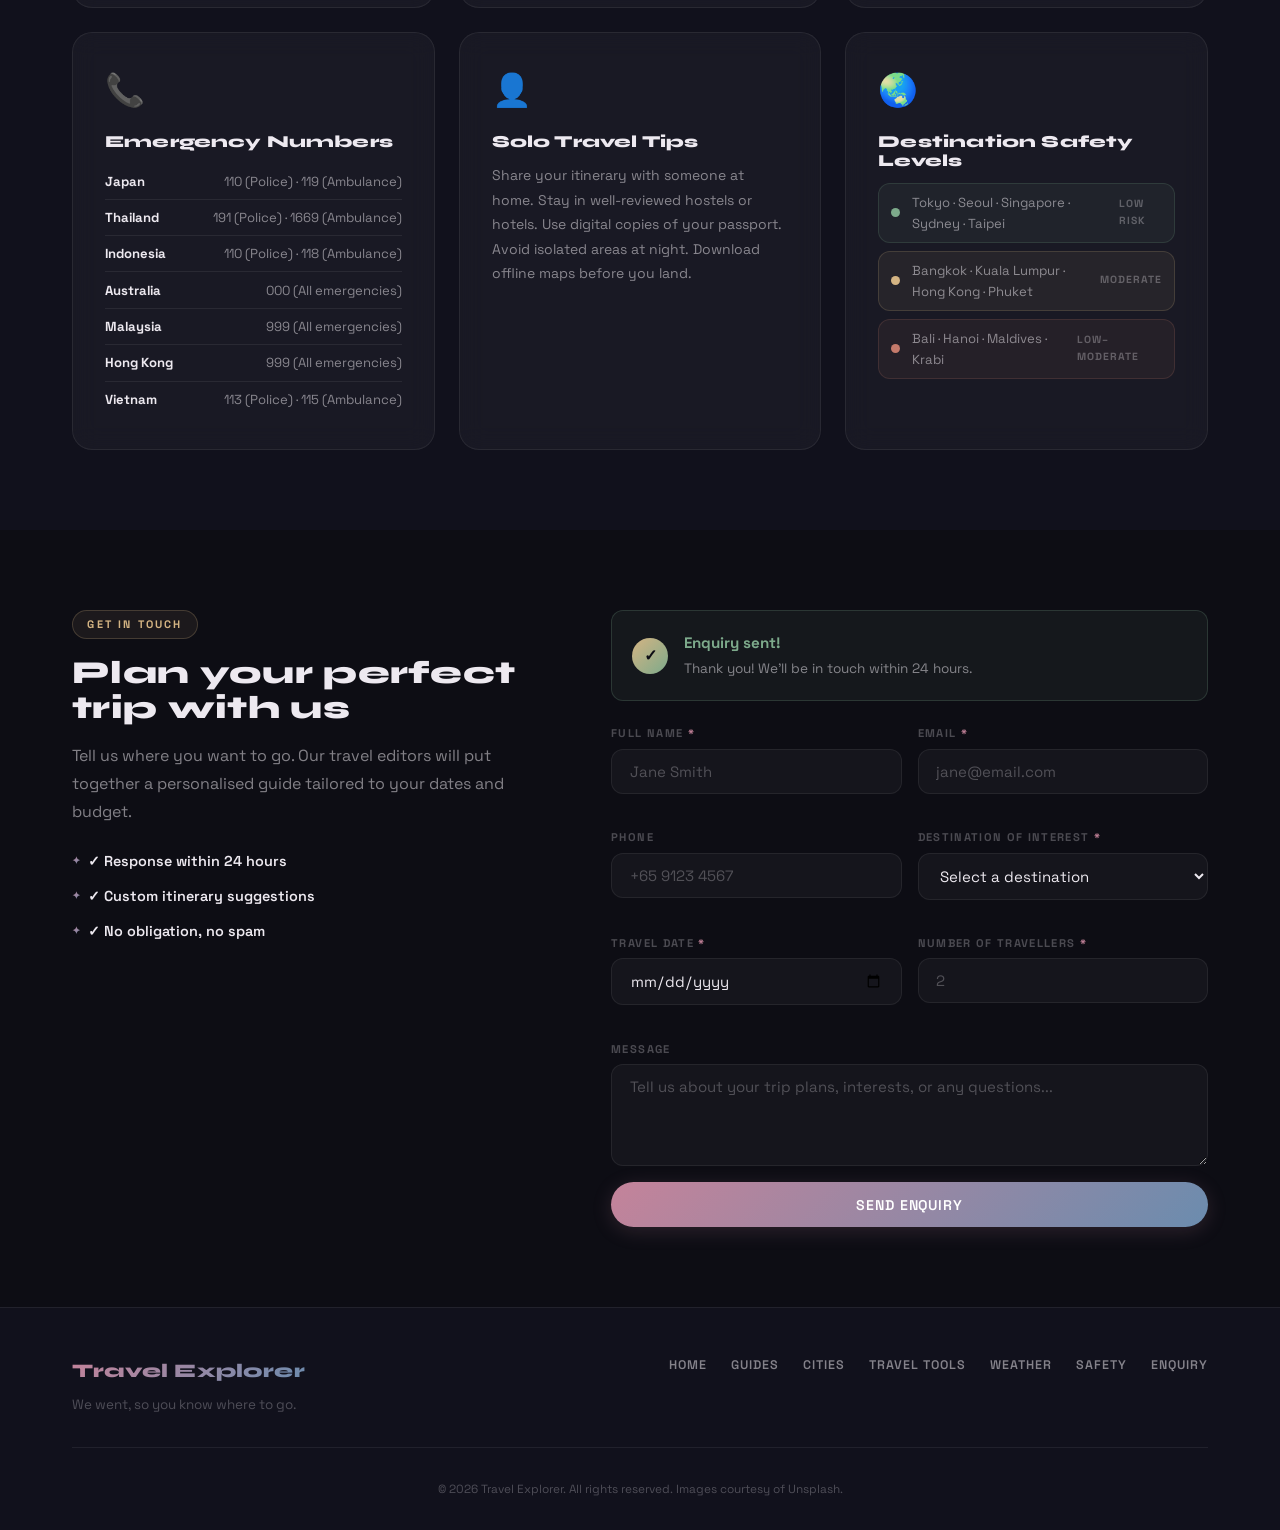
==== commit 0eedaee6: "Redesign: Gen Z dark luxury aesthetic with muted palette - Replace neon palette (electric purple/pin" ====
--- a/index.html
+++ b/index.html
@@ -6,7 +6,7 @@
   <title>Travel Explorer — We went, so you know where to go.</title>
   <link rel="preconnect" href="https://fonts.googleapis.com" />
   <link rel="preconnect" href="https://fonts.gstatic.com" crossorigin />
-  <link href="https://fonts.googleapis.com/css2?family=Playfair+Display:ital,wght@0,400;0,700;0,900;1,400&family=Inter:wght@300;400;500;600&display=swap" rel="stylesheet" />
+  <link href="https://fonts.googleapis.com/css2?family=Syne:wght@400;500;600;700;800&family=Space+Grotesk:wght@300;400;500;600;700&display=swap" rel="stylesheet" />
   <link rel="stylesheet" href="style.css" />
 </head>
 <body>
--- a/style.css
+++ b/style.css
@@ -1,7 +1,46 @@
 /* ============================================================
    TRAVEL EXPLORER — style.css
-   Editorial travel magazine style
+   Dark Luxury Editorial — muted, warm, refined
    ============================================================ */
+
+@import url('https://fonts.googleapis.com/css2?family=Syne:wght@400;500;600;700;800&family=Space+Grotesk:wght@300;400;500;600;700&display=swap');
+
+/* ---------- CSS Variables ---------- */
+:root {
+  /* Backgrounds — deep navy-black */
+  --bg:        #0D0D14;
+  --bg2:       #11111C;
+  --bg3:       #161625;
+
+  /* Glass surfaces */
+  --surface:   rgba(255,255,255,0.035);
+  --border:    rgba(255,255,255,0.07);
+  --border-hi: rgba(255,255,255,0.12);
+
+  /* Muted accent palette */
+  --rose:      #C4839A;   /* dusty mauve — was hot pink     */
+  --slate:     #6B8CAE;   /* slate blue  — was electric purple */
+  --sage:      #7DAA8B;   /* warm sage   — was lime          */
+  --gold:      #D4B483;   /* pale gold   — was cold cyan     */
+  --coral:     #C47A6B;   /* soft coral  — was orange        */
+
+  /* Gradients — low-contrast, warm */
+  --grad-a:    linear-gradient(135deg, #C4839A, #6B8CAE);   /* rose → slate */
+  --grad-b:    linear-gradient(135deg, #D4B483, #C4839A);   /* gold → rose  */
+  --grad-c:    linear-gradient(135deg, #C4839A, #7DAA8B);   /* rose → sage  */
+  --grad-d:    linear-gradient(135deg, #D4B483, #7DAA8B);   /* gold → sage  */
+
+  /* Text */
+  --text:      #EDE9F0;
+  --muted:     rgba(237,233,240,0.52);
+  --faint:     rgba(237,233,240,0.28);
+
+  /* Radii */
+  --radius-sm: 12px;
+  --radius-md: 20px;
+  --radius-lg: 28px;
+  --radius-xl: 40px;
+}
 
 /* ---------- Reset & Base ---------- */
 *, *::before, *::after { box-sizing: border-box; margin: 0; padding: 0; }
@@ -9,40 +48,64 @@
 html { scroll-behavior: smooth; font-size: 16px; }
 
 body {
-  font-family: 'Inter', sans-serif;
-  color: #1a1a1a;
-  background: #fff;
+  font-family: 'Space Grotesk', sans-serif;
+  color: var(--text);
+  background: var(--bg);
   line-height: 1.6;
   overflow-x: hidden;
 }
 
+/* barely-there dot grid — warm rose tint at 0.04 opacity */
+body::before {
+  content: '';
+  position: fixed;
+  inset: 0;
+  background-image: radial-gradient(rgba(196,131,154,0.04) 1px, transparent 1px);
+  background-size: 32px 32px;
+  pointer-events: none;
+  z-index: 0;
+}
+
 img { display: block; width: 100%; height: 100%; object-fit: cover; }
-
-a { text-decoration: none; color: inherit; }
-
-ul { list-style: none; }
-
+a   { text-decoration: none; color: inherit; }
+ul  { list-style: none; }
 button { cursor: pointer; border: none; background: none; font-family: inherit; }
 
 input, select, textarea {
-  font-family: inherit;
+  font-family: 'Space Grotesk', sans-serif;
   font-size: 0.9375rem;
-  color: #1a1a1a;
+  color: var(--text);
   width: 100%;
-  border: 1.5px solid #e0ddd8;
-  border-radius: 8px;
-  padding: 0.7rem 1rem;
-  background: #fff;
-  transition: border-color 0.2s;
+  border: 1.5px solid var(--border);
+  border-radius: var(--radius-sm);
+  padding: 0.75rem 1.1rem;
+  background: var(--surface);
+  transition: border-color 0.25s, box-shadow 0.25s;
   outline: none;
 }
-input:focus, select:focus, textarea:focus { border-color: #c9a96e; }
+input:focus, select:focus, textarea:focus {
+  border-color: var(--gold);
+  box-shadow: 0 0 0 3px rgba(212,180,131,0.10);
+}
+input::placeholder, textarea::placeholder { color: var(--faint); }
+select option { background: var(--bg2); color: var(--text); }
 
 /* ---------- Typography ---------- */
-h1, h2, h3, h4 { font-family: 'Playfair Display', serif; line-height: 1.2; }
+h1, h2, h3, h4 {
+  font-family: 'Syne', sans-serif;
+  line-height: 1.15;
+  font-weight: 800;
+  letter-spacing: 0.01em;
+}
 
 /* ---------- Container ---------- */
-.container { max-width: 1200px; margin: 0 auto; padding: 0 2rem; }
+.container {
+  max-width: 1200px;
+  margin: 0 auto;
+  padding: 0 2rem;
+  position: relative;
+  z-index: 1;
+}
 
 /* ---------- Buttons ---------- */
 .btn {
@@ -52,31 +115,47 @@
   gap: 0.5rem;
   padding: 0.85rem 2rem;
   border-radius: 50px;
-  font-size: 0.9rem;
+  font-size: 0.88rem;
   font-weight: 600;
-  font-family: 'Inter', sans-serif;
-  letter-spacing: 0.02em;
-  transition: all 0.25s ease;
+  font-family: 'Space Grotesk', sans-serif;
+  letter-spacing: 0.06em;
+  text-transform: uppercase;
+  transition: all 0.3s ease;
   white-space: nowrap;
+  position: relative;
+  overflow: hidden;
 }
 .btn-primary {
-  background: #c9a96e;
+  background: var(--grad-a);
   color: #fff;
-}
-.btn-primary:hover { background: #b8914f; transform: translateY(-2px); box-shadow: 0 8px 24px rgba(201,169,110,0.4); }
+  box-shadow: 0 4px 20px rgba(196,131,154,0.18);
+}
+.btn-primary:hover {
+  transform: translateY(-2px);
+  box-shadow: 0 8px 32px rgba(196,131,154,0.28), 0 2px 12px rgba(0,0,0,0.3);
+}
 .btn-outline {
-  border: 2px solid rgba(255,255,255,0.85);
-  color: #fff;
-  background: rgba(255,255,255,0.08);
-  backdrop-filter: blur(4px);
-}
-.btn-outline:hover { background: rgba(255,255,255,0.2); transform: translateY(-2px); }
+  border: 1.5px solid rgba(255,255,255,0.22);
+  color: rgba(255,255,255,0.88);
+  background: rgba(255,255,255,0.05);
+  backdrop-filter: blur(8px);
+}
+.btn-outline:hover {
+  border-color: var(--gold);
+  background: rgba(212,180,131,0.08);
+  box-shadow: 0 4px 20px rgba(212,180,131,0.14);
+  transform: translateY(-2px);
+}
 .btn-ghost {
-  border: 1.5px solid #e0ddd8;
-  color: #6b6b6b;
+  border: 1.5px solid var(--border-hi);
+  color: var(--muted);
   padding: 0.75rem 1.5rem;
 }
-.btn-ghost:hover { border-color: #c9a96e; color: #c9a96e; }
+.btn-ghost:hover {
+  border-color: var(--sage);
+  color: var(--sage);
+  box-shadow: 0 0 12px rgba(125,170,139,0.12);
+}
 .btn-full { width: 100%; }
 
 /* ---------- Section Shared ---------- */
@@ -85,33 +164,42 @@
 .section-header { text-align: center; margin-bottom: 3.5rem; }
 
 .section-label {
-  font-size: 0.78rem;
-  font-weight: 600;
-  letter-spacing: 0.15em;
-  text-transform: uppercase;
-  color: #c9a96e;
-  margin-bottom: 0.75rem;
+  display: inline-block;
+  font-family: 'Space Grotesk', sans-serif;
+  font-size: 0.68rem;
+  font-weight: 700;
+  letter-spacing: 0.2em;
+  text-transform: uppercase;
+  color: var(--gold);
+  background: rgba(212,180,131,0.08);
+  border: 1px solid rgba(212,180,131,0.22);
+  padding: 0.3rem 0.9rem;
+  border-radius: 50px;
+  margin-bottom: 1rem;
 }
 
 .section-title {
-  font-size: clamp(1.8rem, 3.5vw, 2.8rem);
-  font-weight: 700;
-  color: #1a1a1a;
+  font-size: clamp(1.9rem, 3.5vw, 3rem);
+  font-weight: 800;
+  color: var(--text);
   margin-bottom: 1rem;
+  line-height: 1.1;
+  letter-spacing: 0.01em;
 }
 
 .section-sub {
-  font-size: 1.05rem;
-  color: #6b6b6b;
+  font-size: 1rem;
+  color: var(--muted);
   max-width: 580px;
   margin: 0 auto;
+  line-height: 1.75;
 }
 
 /* ---------- Scroll Reveal ---------- */
 .reveal {
   opacity: 0;
-  transform: translateY(30px);
-  transition: opacity 0.6s ease, transform 0.6s ease;
+  transform: translateY(24px);
+  transition: opacity 0.8s ease, transform 0.8s ease;
 }
 .reveal.visible { opacity: 1; transform: translateY(0); }
 
@@ -123,12 +211,15 @@
   top: 0; left: 0; right: 0;
   z-index: 1000;
   padding: 1.25rem 0;
-  transition: background 0.3s, padding 0.3s, box-shadow 0.3s;
+  transition: background 0.4s, padding 0.4s, box-shadow 0.4s;
 }
 .navbar.scrolled {
-  background: rgba(255,255,255,0.97);
+  background: rgba(13,13,20,0.88);
+  backdrop-filter: blur(24px);
+  -webkit-backdrop-filter: blur(24px);
   padding: 0.75rem 0;
-  box-shadow: 0 2px 20px rgba(0,0,0,0.08);
+  border-bottom: 1px solid var(--border);
+  box-shadow: 0 4px 40px rgba(0,0,0,0.35);
 }
 
 .nav-inner {
@@ -141,14 +232,15 @@
 }
 
 .nav-logo {
-  font-family: 'Playfair Display', serif;
-  font-size: 1.4rem;
-  font-weight: 700;
-  color: #fff;
-  letter-spacing: -0.01em;
-  transition: color 0.3s;
-}
-.navbar.scrolled .nav-logo { color: #1a1a1a; }
+  font-family: 'Syne', sans-serif;
+  font-size: 1.25rem;
+  font-weight: 800;
+  background: var(--grad-a);
+  -webkit-background-clip: text;
+  -webkit-text-fill-color: transparent;
+  background-clip: text;
+  letter-spacing: 0.01em;
+}
 
 .nav-links {
   display: flex;
@@ -156,24 +248,25 @@
   align-items: center;
 }
 .nav-links a {
-  font-size: 0.875rem;
-  font-weight: 500;
-  color: rgba(255,255,255,0.88);
-  transition: color 0.2s;
+  font-size: 0.75rem;
+  font-weight: 600;
+  letter-spacing: 0.1em;
+  color: var(--muted);
+  transition: color 0.25s;
   position: relative;
+  text-transform: uppercase;
 }
 .nav-links a::after {
   content: '';
   position: absolute;
-  bottom: -3px; left: 0;
+  bottom: -4px; left: 0;
   width: 0; height: 1.5px;
-  background: #c9a96e;
-  transition: width 0.25s;
+  background: var(--grad-a);
+  transition: width 0.3s;
+  border-radius: 2px;
 }
 .nav-links a:hover::after { width: 100%; }
-.nav-links a:hover { color: #fff; }
-.navbar.scrolled .nav-links a { color: #6b6b6b; }
-.navbar.scrolled .nav-links a:hover { color: #1a1a1a; }
+.nav-links a:hover { color: var(--text); }
 
 .hamburger {
   display: none;
@@ -183,15 +276,14 @@
 }
 .hamburger span {
   display: block;
-  width: 24px; height: 2px;
-  background: #fff;
+  width: 22px; height: 1.5px;
+  background: var(--muted);
   border-radius: 2px;
   transition: all 0.3s;
 }
-.navbar.scrolled .hamburger span { background: #1a1a1a; }
-.hamburger.open span:nth-child(1) { transform: translateY(7px) rotate(45deg); }
+.hamburger.open span:nth-child(1) { transform: translateY(6.5px) rotate(45deg); }
 .hamburger.open span:nth-child(2) { opacity: 0; }
-.hamburger.open span:nth-child(3) { transform: translateY(-7px) rotate(-45deg); }
+.hamburger.open span:nth-child(3) { transform: translateY(-6.5px) rotate(-45deg); }
 
 /* ============================================================
    HERO
@@ -199,23 +291,41 @@
 .hero {
   position: relative;
   height: 100vh;
-  min-height: 600px;
+  min-height: 620px;
   display: flex;
   align-items: center;
   justify-content: center;
   overflow: hidden;
 }
 
-.hero-bg {
-  position: absolute;
-  inset: 0;
-}
+.hero-bg { position: absolute; inset: 0; }
 .hero-img { width: 100%; height: 100%; object-fit: cover; }
 
+/* deep, warm gradient vignette */
 .hero-overlay {
   position: absolute;
   inset: 0;
-  background: linear-gradient(to bottom, rgba(0,0,0,0.35) 0%, rgba(0,0,0,0.55) 60%, rgba(0,0,0,0.8) 100%);
+  background: linear-gradient(to bottom,
+    rgba(13,13,20,0.55) 0%,
+    rgba(13,13,20,0.45) 40%,
+    rgba(13,13,20,0.90) 100%);
+}
+
+/* slow, gentle colour wash — mauve to slate, 12s cycle */
+.hero-overlay::after {
+  content: '';
+  position: absolute;
+  inset: 0;
+  background: linear-gradient(135deg,
+    rgba(196,131,154,0.22) 0%,
+    rgba(107,140,174,0.16) 60%,
+    rgba(212,180,131,0.12) 100%);
+  animation: heroWash 12s ease-in-out infinite alternate;
+}
+@keyframes heroWash {
+  0%   { opacity: 0.6; }
+  50%  { opacity: 1;   }
+  100% { opacity: 0.5; }
 }
 
 .hero-content {
@@ -227,28 +337,44 @@
 }
 
 .hero-eyebrow {
-  font-size: 0.78rem;
-  font-weight: 600;
-  letter-spacing: 0.18em;
-  text-transform: uppercase;
-  color: #c9a96e;
-  margin-bottom: 1rem;
+  display: inline-block;
+  font-family: 'Space Grotesk', sans-serif;
+  font-size: 0.68rem;
+  font-weight: 700;
+  letter-spacing: 0.22em;
+  text-transform: uppercase;
+  color: var(--gold);
+  background: rgba(212,180,131,0.10);
+  border: 1px solid rgba(212,180,131,0.28);
+  padding: 0.35rem 1rem;
+  border-radius: 50px;
+  margin-bottom: 1.5rem;
 }
 
 .hero-headline {
-  font-size: clamp(2.5rem, 6vw, 5rem);
-  font-weight: 900;
+  font-family: 'Syne', sans-serif;
+  font-size: clamp(2.8rem, 6.5vw, 6rem);
+  font-weight: 800;
   color: #fff;
-  line-height: 1.1;
-  margin-bottom: 1.25rem;
-  text-shadow: 0 2px 20px rgba(0,0,0,0.3);
+  line-height: 1.0;
+  margin-bottom: 1.5rem;
+  letter-spacing: -0.01em;
+}
+
+.hero-headline em {
+  font-style: normal;
+  background: var(--grad-a);
+  -webkit-background-clip: text;
+  -webkit-text-fill-color: transparent;
+  background-clip: text;
 }
 
 .hero-sub {
-  font-size: clamp(0.95rem, 1.5vw, 1.15rem);
-  color: rgba(255,255,255,0.85);
-  max-width: 600px;
+  font-size: clamp(0.95rem, 1.4vw, 1.05rem);
+  color: rgba(237,233,240,0.65);
+  max-width: 540px;
   margin: 0 auto 2.5rem;
+  line-height: 1.8;
 }
 
 .hero-ctas { display: flex; gap: 1rem; justify-content: center; flex-wrap: wrap; }
@@ -263,33 +389,35 @@
   flex-direction: column;
   align-items: center;
   gap: 0.5rem;
-  color: rgba(255,255,255,0.55);
-  font-size: 0.72rem;
-  letter-spacing: 0.1em;
-  text-transform: uppercase;
+  color: var(--faint);
+  font-size: 0.62rem;
+  letter-spacing: 0.16em;
+  text-transform: uppercase;
+  font-family: 'Space Grotesk', sans-serif;
 }
 .scroll-line {
   width: 1px; height: 40px;
-  background: linear-gradient(to bottom, rgba(255,255,255,0.5), transparent);
-  animation: scrollPulse 1.8s ease-in-out infinite;
+  background: linear-gradient(to bottom, var(--gold), transparent);
+  animation: scrollPulse 2s ease-in-out infinite;
 }
 @keyframes scrollPulse {
-  0%, 100% { opacity: 0.4; transform: scaleY(1); }
-  50% { opacity: 1; transform: scaleY(1.2); }
+  0%, 100% { opacity: 0.25; transform: scaleY(1); }
+  50%       { opacity: 0.8;  transform: scaleY(1.2); }
 }
 
 /* ============================================================
    GUIDES — Featured
    ============================================================ */
-.guides-section { background: #fff; }
+.guides-section { background: var(--bg2); }
 
 .featured-guide {
   display: grid;
   grid-template-columns: 1fr 1fr;
   gap: 0;
-  border-radius: 16px;
+  border-radius: var(--radius-lg);
   overflow: hidden;
-  box-shadow: 0 20px 60px rgba(0,0,0,0.1);
+  border: 1px solid var(--border-hi);
+  box-shadow: 0 0 60px rgba(196,131,154,0.07), 0 24px 60px rgba(0,0,0,0.38);
 }
 
 .featured-guide-img {
@@ -301,74 +429,91 @@
 .featured-badge {
   position: absolute;
   top: 1.5rem; left: 1.5rem;
-  background: #c9a96e;
+  background: var(--grad-a);
   color: #fff;
-  font-size: 0.72rem;
-  font-weight: 700;
-  letter-spacing: 0.1em;
+  font-family: 'Space Grotesk', sans-serif;
+  font-size: 0.65rem;
+  font-weight: 700;
+  letter-spacing: 0.14em;
   text-transform: uppercase;
   padding: 0.4rem 0.9rem;
   border-radius: 50px;
+  box-shadow: 0 4px 16px rgba(196,131,154,0.22);
 }
 
 .featured-guide-content {
   padding: 3rem;
-  background: #f8f8f6;
+  background: var(--bg3);
   display: flex;
   flex-direction: column;
   justify-content: center;
   gap: 1.25rem;
+  border-left: 1px solid var(--border);
 }
 
 .featured-label {
-  font-size: 0.8rem;
+  font-size: 0.75rem;
   font-weight: 600;
-  letter-spacing: 0.08em;
-  color: #6b6b6b;
+  letter-spacing: 0.1em;
+  color: var(--muted);
+  font-family: 'Space Grotesk', sans-serif;
+  text-transform: uppercase;
 }
 
 .featured-title {
-  font-size: clamp(1.5rem, 2.5vw, 2rem);
-  font-weight: 700;
-  color: #1a1a1a;
-}
-
-.featured-desc { font-size: 0.95rem; color: #6b6b6b; line-height: 1.7; }
+  font-size: clamp(1.5rem, 2.5vw, 2.1rem);
+  font-weight: 800;
+  color: var(--text);
+  line-height: 1.15;
+  letter-spacing: 0.01em;
+}
+
+.featured-desc { font-size: 0.9rem; color: var(--muted); line-height: 1.8; }
 
 .featured-meta {
   display: flex;
   gap: 1.5rem;
   flex-wrap: wrap;
-  border-top: 1px solid #e8e4dd;
+  border-top: 1px solid var(--border);
   padding-top: 1.25rem;
 }
 .featured-meta li { display: flex; flex-direction: column; gap: 0.2rem; }
-.meta-label { font-size: 0.72rem; font-weight: 600; letter-spacing: 0.08em; text-transform: uppercase; color: #aaa; }
-.meta-val { font-size: 0.9rem; font-weight: 600; color: #1a1a1a; }
+.meta-label {
+  font-family: 'Space Grotesk', sans-serif;
+  font-size: 0.62rem;
+  font-weight: 700;
+  letter-spacing: 0.14em;
+  text-transform: uppercase;
+  color: var(--faint);
+}
+.meta-val { font-size: 0.88rem; font-weight: 700; color: var(--gold); }
 
 /* ============================================================
    CITIES GRID
    ============================================================ */
-.cities-section { background: #f8f8f6; }
+.cities-section { background: var(--bg); }
 
 .cities-grid {
   display: grid;
   grid-template-columns: repeat(3, 1fr);
-  gap: 1.75rem;
+  gap: 1.5rem;
 }
 
 .city-card {
-  background: #fff;
-  border-radius: 14px;
+  background: var(--surface);
+  border: 1px solid var(--border);
+  border-radius: var(--radius-md);
   overflow: hidden;
-  box-shadow: 0 4px 20px rgba(0,0,0,0.06);
-  transition: transform 0.3s ease, box-shadow 0.3s ease;
+  transition: transform 0.35s ease, box-shadow 0.35s ease, border-color 0.35s;
   display: flex;
   flex-direction: column;
+  backdrop-filter: blur(12px);
+  -webkit-backdrop-filter: blur(12px);
 }
 .city-card:hover {
-  transform: translateY(-8px);
-  box-shadow: 0 16px 48px rgba(0,0,0,0.13);
+  transform: translateY(-6px);
+  border-color: rgba(212,180,131,0.30);
+  box-shadow: 0 0 32px rgba(212,180,131,0.08), 0 20px 48px rgba(0,0,0,0.36);
 }
 
 .city-card-img {
@@ -380,20 +525,24 @@
 .city-card-img img {
   width: 100%; height: 100%;
   object-fit: cover;
-  transition: transform 0.5s ease;
-}
-.city-card:hover .city-card-img img { transform: scale(1.07); }
+  transition: transform 0.55s ease;
+}
+.city-card:hover .city-card-img img { transform: scale(1.06); }
 
 .city-season-badge {
   position: absolute;
   bottom: 0.75rem; left: 0.75rem;
-  background: rgba(0,0,0,0.55);
-  color: #fff;
-  font-size: 0.68rem;
-  font-weight: 600;
-  padding: 0.3rem 0.7rem;
+  background: rgba(13,13,20,0.72);
+  color: var(--sage);
+  font-family: 'Space Grotesk', sans-serif;
+  font-size: 0.63rem;
+  font-weight: 700;
+  padding: 0.3rem 0.75rem;
   border-radius: 50px;
-  backdrop-filter: blur(4px);
+  backdrop-filter: blur(8px);
+  border: 1px solid rgba(125,170,139,0.25);
+  letter-spacing: 0.07em;
+  text-transform: uppercase;
 }
 
 .city-card-body {
@@ -411,27 +560,30 @@
 }
 
 .city-name {
-  font-family: 'Playfair Display', serif;
-  font-size: 1.2rem;
-  font-weight: 700;
+  font-family: 'Syne', sans-serif;
+  font-size: 1.12rem;
+  font-weight: 800;
+  color: var(--text);
+  letter-spacing: 0.01em;
 }
 
 .city-flag { font-size: 1.4rem; }
 
 .city-country {
-  font-size: 0.78rem;
-  color: #c9a96e;
-  font-weight: 600;
-  letter-spacing: 0.05em;
-  text-transform: uppercase;
-}
-
-.city-desc { font-size: 0.875rem; color: #6b6b6b; line-height: 1.6; flex: 1; }
+  font-family: 'Space Grotesk', sans-serif;
+  font-size: 0.68rem;
+  color: var(--rose);
+  font-weight: 700;
+  letter-spacing: 0.12em;
+  text-transform: uppercase;
+}
+
+.city-desc { font-size: 0.84rem; color: var(--muted); line-height: 1.68; flex: 1; }
 
 .city-meta {
   display: flex;
   gap: 0;
-  border-top: 1px solid #f0ece5;
+  border-top: 1px solid var(--border);
   padding-top: 0.75rem;
   margin-top: 0.25rem;
 }
@@ -444,19 +596,13 @@
 .city-meta-item:not(:last-child) {
   padding-right: 0.75rem;
   margin-right: 0.75rem;
-  border-right: 1px solid #f0ece5;
-}
-.city-meta-label { font-size: 0.65rem; font-weight: 600; letter-spacing: 0.08em; text-transform: uppercase; color: #aaa; }
-.city-meta-val { font-size: 0.8rem; font-weight: 600; color: #1a1a1a; }
-
-.city-card-footer {
-  padding: 0 1.5rem 1.5rem;
-}
-.city-card-footer .btn {
-  width: 100%;
-  padding: 0.7rem 1rem;
-  font-size: 0.85rem;
-}
+  border-right: 1px solid var(--border);
+}
+.city-meta-label { font-size: 0.59rem; font-weight: 700; letter-spacing: 0.1em; text-transform: uppercase; color: var(--faint); }
+.city-meta-val   { font-size: 0.8rem;  font-weight: 700; color: var(--text); }
+
+.city-card-footer { padding: 0 1.5rem 1.5rem; }
+.city-card-footer .btn { width: 100%; padding: 0.7rem 1rem; font-size: 0.82rem; }
 
 /* ============================================================
    MODAL
@@ -465,8 +611,8 @@
   position: fixed;
   inset: 0;
   z-index: 2000;
-  background: rgba(0,0,0,0.7);
-  backdrop-filter: blur(4px);
+  background: rgba(0,0,0,0.75);
+  backdrop-filter: blur(16px);
   display: flex;
   align-items: center;
   justify-content: center;
@@ -475,22 +621,22 @@
   pointer-events: none;
   transition: opacity 0.3s ease;
 }
-.modal-overlay.open {
-  opacity: 1;
-  pointer-events: all;
-}
+.modal-overlay.open { opacity: 1; pointer-events: all; }
 
 .modal-box {
-  background: #fff;
-  border-radius: 16px;
+  background: var(--bg2);
+  border: 1px solid var(--border-hi);
+  border-radius: var(--radius-lg);
   width: 100%;
   max-width: 800px;
   max-height: 90vh;
   overflow-y: auto;
   position: relative;
-  transform: scale(0.94) translateY(20px);
-  transition: transform 0.3s ease;
+  transform: scale(0.95) translateY(16px);
+  transition: transform 0.35s ease;
   scrollbar-width: thin;
+  scrollbar-color: var(--border-hi) transparent;
+  box-shadow: 0 0 60px rgba(196,131,154,0.10), 0 40px 80px rgba(0,0,0,0.55);
 }
 .modal-overlay.open .modal-box { transform: scale(1) translateY(0); }
 
@@ -500,56 +646,72 @@
   z-index: 10;
   width: 36px; height: 36px;
   border-radius: 50%;
-  background: rgba(255,255,255,0.9);
-  font-size: 1.3rem;
+  background: rgba(255,255,255,0.07);
+  border: 1px solid var(--border-hi);
+  color: var(--muted);
+  font-size: 1.2rem;
   line-height: 1;
   display: flex; align-items: center; justify-content: center;
-  box-shadow: 0 2px 10px rgba(0,0,0,0.15);
-  transition: background 0.2s;
-}
-.modal-close:hover { background: #f8f8f6; }
+  backdrop-filter: blur(8px);
+  transition: background 0.2s, border-color 0.2s;
+}
+.modal-close:hover {
+  background: rgba(196,131,154,0.12);
+  border-color: var(--rose);
+  color: var(--rose);
+}
 
 .modal-hero {
   position: relative;
   height: 260px;
   overflow: hidden;
-  border-radius: 16px 16px 0 0;
+  border-radius: var(--radius-lg) var(--radius-lg) 0 0;
 }
 .modal-hero-overlay {
   position: absolute;
   inset: 0;
-  background: linear-gradient(to top, rgba(0,0,0,0.7) 0%, rgba(0,0,0,0.1) 60%);
+  background: linear-gradient(to top, rgba(13,13,20,0.92) 0%, rgba(13,13,20,0.18) 60%);
 }
 .modal-hero-text {
   position: absolute;
   bottom: 1.5rem; left: 2rem;
   color: #fff;
 }
-.modal-hero-text p { font-size: 1rem; margin-bottom: 0.3rem; opacity: 0.85; }
-.modal-hero-text h2 { font-size: 1.8rem; font-weight: 700; }
+.modal-hero-text p { font-size: 1rem; margin-bottom: 0.3rem; opacity: 0.75; }
+.modal-hero-text h2 {
+  font-family: 'Syne', sans-serif;
+  font-size: 1.85rem;
+  font-weight: 800;
+  background: var(--grad-a);
+  -webkit-background-clip: text;
+  -webkit-text-fill-color: transparent;
+  background-clip: text;
+  letter-spacing: 0.01em;
+}
 
 .modal-body { padding: 2rem; }
 
 .modal-section { margin-bottom: 2rem; }
 .modal-section h3 {
-  font-size: 1rem;
-  font-weight: 700;
-  letter-spacing: 0.05em;
-  text-transform: uppercase;
-  color: #c9a96e;
+  font-family: 'Space Grotesk', sans-serif;
+  font-size: 0.68rem;
+  font-weight: 700;
+  letter-spacing: 0.16em;
+  text-transform: uppercase;
+  color: var(--gold);
   margin-bottom: 0.75rem;
   padding-bottom: 0.5rem;
-  border-bottom: 1px solid #f0ece5;
-}
-.modal-section p { font-size: 0.925rem; color: #444; line-height: 1.75; }
+  border-bottom: 1px solid var(--border);
+}
+.modal-section p { font-size: 0.9rem; color: var(--muted); line-height: 1.78; }
 .modal-section ul { list-style: disc; padding-left: 1.25rem; }
-.modal-section ul li { font-size: 0.925rem; color: #444; margin-bottom: 0.35rem; line-height: 1.6; }
+.modal-section ul li { font-size: 0.9rem; color: var(--muted); margin-bottom: 0.35rem; line-height: 1.65; }
 
 .itinerary-day { margin-bottom: 1rem; }
 .itinerary-day-label {
   font-weight: 700;
-  font-size: 0.9rem;
-  color: #1a1a1a;
+  font-size: 0.88rem;
+  color: var(--text);
   margin-bottom: 0.4rem;
 }
 
@@ -559,56 +721,82 @@
   gap: 0.75rem;
 }
 .cost-item {
-  background: #f8f8f6;
-  border-radius: 10px;
+  background: var(--surface);
+  border: 1px solid var(--border);
+  border-radius: var(--radius-sm);
   padding: 1rem;
   text-align: center;
 }
-.cost-item-label { font-size: 0.7rem; font-weight: 600; text-transform: uppercase; letter-spacing: 0.08em; color: #aaa; margin-bottom: 0.25rem; }
-.cost-item-val { font-size: 1rem; font-weight: 700; color: #1a1a1a; }
+.cost-item-label { font-size: 0.62rem; font-weight: 700; text-transform: uppercase; letter-spacing: 0.1em; color: var(--faint); margin-bottom: 0.25rem; }
+.cost-item-val   { font-size: 1rem; font-weight: 700; color: var(--gold); }
 
 /* ============================================================
    TRAVEL TOOLS
    ============================================================ */
-.tools-section { background: #fff; }
+.tools-section { background: var(--bg2); }
 
 .tools-grid {
   display: grid;
   grid-template-columns: repeat(3, 1fr);
-  gap: 1.75rem;
+  gap: 1.5rem;
   align-items: start;
 }
 
 .tool-card {
-  background: #f8f8f6;
-  border-radius: 16px;
+  background: var(--surface);
+  border: 1px solid var(--border);
+  border-radius: var(--radius-md);
   padding: 2rem;
-  border: 1px solid #ede9e2;
+  backdrop-filter: blur(16px);
+  -webkit-backdrop-filter: blur(16px);
+  transition: border-color 0.3s, box-shadow 0.3s;
+}
+.tool-card:hover {
+  border-color: rgba(196,131,154,0.28);
+  box-shadow: 0 0 28px rgba(196,131,154,0.07);
 }
 
 .tool-icon { font-size: 2rem; margin-bottom: 1rem; }
 
 .tool-title {
-  font-family: 'Playfair Display', serif;
-  font-size: 1.2rem;
-  font-weight: 700;
+  font-family: 'Syne', sans-serif;
+  font-size: 1.12rem;
+  font-weight: 800;
   margin-bottom: 0.5rem;
-}
-
-.tool-desc { font-size: 0.875rem; color: #6b6b6b; margin-bottom: 1.5rem; line-height: 1.6; }
+  color: var(--text);
+  letter-spacing: 0.01em;
+}
+
+.tool-desc { font-size: 0.875rem; color: var(--muted); margin-bottom: 1.5rem; line-height: 1.68; }
 
 .tool-form { display: flex; flex-direction: column; gap: 1rem; }
-.tool-form label { display: flex; flex-direction: column; gap: 0.35rem; font-size: 0.8rem; font-weight: 600; letter-spacing: 0.04em; text-transform: uppercase; color: #6b6b6b; }
+.tool-form label {
+  display: flex;
+  flex-direction: column;
+  gap: 0.35rem;
+  font-family: 'Space Grotesk', sans-serif;
+  font-size: 0.72rem;
+  font-weight: 700;
+  letter-spacing: 0.1em;
+  text-transform: uppercase;
+  color: var(--faint);
+}
 
 .tool-result {
   margin-top: 0.5rem;
-  background: #fff;
-  border-radius: 10px;
+  background: rgba(212,180,131,0.05);
+  border-radius: var(--radius-sm);
   padding: 1.25rem;
-  border: 1.5px solid #c9a96e;
-}
-.result-main { font-size: 1.3rem; font-weight: 700; font-family: 'Playfair Display', serif; color: #1a1a1a; margin-bottom: 0.75rem; }
-.result-breakdown { font-size: 0.85rem; color: #6b6b6b; line-height: 1.8; }
+  border: 1.5px solid rgba(212,180,131,0.20);
+}
+.result-main {
+  font-family: 'Syne', sans-serif;
+  font-size: 1.4rem;
+  font-weight: 800;
+  color: var(--slate);
+  margin-bottom: 0.75rem;
+}
+.result-breakdown { font-size: 0.85rem; color: var(--muted); line-height: 1.8; }
 
 /* Packing checklist */
 .checklist-progress-wrap {
@@ -616,32 +804,34 @@
   align-items: center;
   gap: 1rem;
   margin-bottom: 1.25rem;
-  font-size: 0.8rem;
-  font-weight: 600;
-  color: #6b6b6b;
+  font-size: 0.78rem;
+  font-weight: 700;
+  color: var(--muted);
+  font-family: 'Space Grotesk', sans-serif;
 }
 .checklist-progress-bar {
   flex: 1;
-  height: 6px;
-  background: #e8e4dd;
+  height: 5px;
+  background: var(--border);
   border-radius: 3px;
   overflow: hidden;
 }
 .checklist-progress-fill {
   height: 100%;
   width: 0%;
-  background: #c9a96e;
+  background: var(--grad-c);
   border-radius: 3px;
   transition: width 0.4s ease;
 }
 
 .checklist-category { margin-bottom: 1.25rem; }
 .checklist-category-title {
-  font-size: 0.78rem;
-  font-weight: 700;
-  letter-spacing: 0.1em;
-  text-transform: uppercase;
-  color: #1a1a1a;
+  font-family: 'Space Grotesk', sans-serif;
+  font-size: 0.7rem;
+  font-weight: 700;
+  letter-spacing: 0.14em;
+  text-transform: uppercase;
+  color: var(--slate);
   margin-bottom: 0.6rem;
 }
 .checklist-item {
@@ -650,19 +840,19 @@
   gap: 0.6rem;
   padding: 0.45rem 0;
   font-size: 0.875rem;
-  color: #444;
+  color: var(--muted);
   cursor: pointer;
-  border-bottom: 1px solid #f0ece5;
+  border-bottom: 1px solid var(--border);
 }
 .checklist-item:last-child { border-bottom: none; }
 .checklist-item input[type="checkbox"] {
   width: 16px; height: 16px;
-  accent-color: #c9a96e;
+  accent-color: var(--rose);
   flex-shrink: 0;
   cursor: pointer;
   border: none; padding: 0;
 }
-.checklist-item.checked { text-decoration: line-through; color: #aaa; }
+.checklist-item.checked { text-decoration: line-through; color: var(--faint); }
 
 /* Itinerary */
 .itinerary-row { display: grid; grid-template-columns: 1fr 1fr; gap: 0.75rem; }
@@ -671,8 +861,8 @@
 .itin-table-wrap {
   margin-top: 1.25rem;
   overflow-x: auto;
-  border-radius: 10px;
-  border: 1px solid #e8e4dd;
+  border-radius: var(--radius-sm);
+  border: 1px solid var(--border);
 }
 .itin-table {
   width: 100%;
@@ -680,27 +870,29 @@
   font-size: 0.82rem;
 }
 .itin-table th {
-  background: #f8f8f6;
-  font-weight: 700;
-  text-transform: uppercase;
-  letter-spacing: 0.06em;
-  font-size: 0.7rem;
-  color: #6b6b6b;
+  background: rgba(107,140,174,0.07);
+  font-family: 'Space Grotesk', sans-serif;
+  font-weight: 700;
+  text-transform: uppercase;
+  letter-spacing: 0.1em;
+  font-size: 0.63rem;
+  color: var(--slate);
   padding: 0.7rem 0.75rem;
   text-align: left;
-  border-bottom: 1px solid #e8e4dd;
+  border-bottom: 1px solid var(--border);
 }
 .itin-table td {
   padding: 0.65rem 0.75rem;
-  border-bottom: 1px solid #f0ece5;
+  border-bottom: 1px solid var(--border);
   vertical-align: top;
+  color: var(--muted);
 }
 .itin-table tr:last-child td { border-bottom: none; }
 .itin-delete {
-  color: #e0826a;
+  color: var(--coral);
   font-size: 0.9rem;
   font-weight: 700;
-  opacity: 0.6;
+  opacity: 0.45;
   padding: 0 0.25rem;
 }
 .itin-delete:hover { opacity: 1; }
@@ -708,10 +900,14 @@
 /* ============================================================
    WEATHER
    ============================================================ */
-.weather-section { background: #1a1a1a; color: #fff; }
-.weather-section .section-label { color: #c9a96e; }
-.weather-section .section-title { color: #fff; }
-.weather-section .section-sub { color: rgba(255,255,255,0.6); }
+.weather-section { background: var(--bg); }
+.weather-section .section-label {
+  color: var(--gold);
+  background: rgba(212,180,131,0.08);
+  border-color: rgba(212,180,131,0.22);
+}
+.weather-section .section-title { color: var(--text); }
+.weather-section .section-sub   { color: var(--muted); }
 
 .weather-widget { max-width: 680px; margin: 0 auto; }
 
@@ -722,42 +918,64 @@
 }
 .weather-input {
   flex: 1;
-  background: rgba(255,255,255,0.08);
-  border-color: rgba(255,255,255,0.15);
-  color: #fff;
+  background: var(--surface);
+  border-color: var(--border);
+  color: var(--text);
   border-radius: 50px;
   padding: 0.85rem 1.5rem;
 }
-.weather-input::placeholder { color: rgba(255,255,255,0.4); }
-.weather-input:focus { border-color: #c9a96e; background: rgba(255,255,255,0.12); }
+.weather-input::placeholder { color: var(--faint); }
+.weather-input:focus {
+  border-color: var(--gold);
+  box-shadow: 0 0 0 3px rgba(212,180,131,0.10);
+}
 
 .weather-card {
-  background: rgba(255,255,255,0.07);
-  border: 1px solid rgba(255,255,255,0.1);
-  border-radius: 16px;
+  background: var(--surface);
+  border: 1px solid var(--border-hi);
+  border-radius: var(--radius-md);
   padding: 2rem;
   display: flex;
   justify-content: space-between;
   align-items: center;
   gap: 1.5rem;
-}
-.weather-city-name { font-size: 1.2rem; font-weight: 700; font-family: 'Playfair Display', serif; margin-bottom: 0.25rem; }
-.weather-temp { font-size: 3rem; font-weight: 300; line-height: 1; margin-bottom: 0.25rem; font-family: 'Playfair Display', serif; }
-.weather-desc { font-size: 0.9rem; color: rgba(255,255,255,0.6); text-transform: capitalize; }
+  backdrop-filter: blur(16px);
+  box-shadow: 0 0 30px rgba(212,180,131,0.05);
+}
+.weather-city-name {
+  font-family: 'Syne', sans-serif;
+  font-size: 1.2rem;
+  font-weight: 800;
+  color: var(--text);
+  margin-bottom: 0.25rem;
+  letter-spacing: 0.01em;
+}
+.weather-temp {
+  font-family: 'Syne', sans-serif;
+  font-size: 3.5rem;
+  font-weight: 800;
+  line-height: 1;
+  margin-bottom: 0.25rem;
+  background: var(--grad-b);
+  -webkit-background-clip: text;
+  -webkit-text-fill-color: transparent;
+  background-clip: text;
+}
+.weather-desc { font-size: 0.88rem; color: var(--muted); text-transform: capitalize; }
 
 .weather-right { display: flex; flex-direction: column; align-items: flex-end; gap: 1rem; }
-.weather-icon { width: 72px; height: 72px; }
+.weather-icon  { width: 72px; height: 72px; }
 .weather-details { display: flex; flex-direction: column; gap: 0.35rem; text-align: right; }
 .weather-details div { font-size: 0.82rem; display: flex; gap: 0.6rem; justify-content: flex-end; }
-.weather-details span { color: rgba(255,255,255,0.5); }
-.weather-details strong { color: #fff; }
+.weather-details span  { color: var(--faint); }
+.weather-details strong { color: var(--text); }
 
 .weather-error {
-  background: rgba(224, 130, 106, 0.15);
-  border: 1px solid rgba(224, 130, 106, 0.3);
-  color: #e0826a;
+  background: rgba(196,122,107,0.08);
+  border: 1px solid rgba(196,122,107,0.22);
+  color: var(--coral);
   padding: 1rem 1.5rem;
-  border-radius: 10px;
+  border-radius: var(--radius-sm);
   font-size: 0.9rem;
   margin-bottom: 1.25rem;
 }
@@ -765,26 +983,26 @@
 .weather-api-note {
   margin-top: 1.5rem;
   padding: 1rem 1.25rem;
-  background: rgba(201,169,110,0.1);
-  border: 1px solid rgba(201,169,110,0.25);
-  border-radius: 10px;
+  background: rgba(212,180,131,0.05);
+  border: 1px solid rgba(212,180,131,0.14);
+  border-radius: var(--radius-sm);
   font-size: 0.85rem;
-  color: rgba(255,255,255,0.7);
-  line-height: 1.7;
+  color: var(--muted);
+  line-height: 1.75;
 }
 .weather-api-note code {
-  background: rgba(255,255,255,0.1);
+  background: rgba(212,180,131,0.10);
   padding: 0.15rem 0.4rem;
   border-radius: 4px;
   font-size: 0.82rem;
-  color: #c9a96e;
-}
-.note-link { color: #c9a96e; font-style: italic; }
+  color: var(--gold);
+}
+.note-link { color: var(--gold); font-style: italic; }
 
 /* ============================================================
    SAFETY
    ============================================================ */
-.safety-section { background: #f8f8f6; }
+.safety-section { background: var(--bg2); }
 
 .safety-grid {
   display: grid;
@@ -793,30 +1011,39 @@
 }
 
 .safety-card {
-  background: #fff;
-  border-radius: 14px;
+  background: var(--surface);
+  border: 1px solid var(--border);
+  border-radius: var(--radius-md);
   padding: 2rem;
-  box-shadow: 0 2px 16px rgba(0,0,0,0.05);
+  backdrop-filter: blur(12px);
+  transition: border-color 0.3s, box-shadow 0.3s;
+}
+.safety-card:hover {
+  border-color: rgba(125,170,139,0.25);
+  box-shadow: 0 0 20px rgba(125,170,139,0.06);
 }
 .safety-icon { font-size: 2rem; margin-bottom: 1rem; }
 .safety-card h4 {
+  font-family: 'Syne', sans-serif;
   font-size: 1.05rem;
-  font-weight: 700;
+  font-weight: 800;
   margin-bottom: 0.75rem;
-}
-.safety-card p { font-size: 0.875rem; color: #6b6b6b; line-height: 1.7; }
+  color: var(--text);
+  letter-spacing: 0.01em;
+}
+.safety-card p { font-size: 0.875rem; color: var(--muted); line-height: 1.75; }
 
 .emergency-table { margin-top: 0.5rem; }
 .em-row {
   display: flex;
   justify-content: space-between;
   font-size: 0.82rem;
-  padding: 0.4rem 0;
-  border-bottom: 1px solid #f0ece5;
-  color: #444;
+  padding: 0.45rem 0;
+  border-bottom: 1px solid var(--border);
+  color: var(--muted);
 }
 .em-row:last-child { border-bottom: none; }
-.em-row span:first-child { font-weight: 600; color: #1a1a1a; min-width: 100px; }
+.em-row span:first-child { font-weight: 700; color: var(--text); min-width: 100px; }
 
 .safety-levels { margin-top: 0.5rem; display: flex; flex-direction: column; gap: 0.5rem; }
 .sl-row {
@@ -825,32 +1052,36 @@
   gap: 0.75rem;
   font-size: 0.82rem;
   padding: 0.5rem 0.75rem;
-  border-radius: 8px;
+  border-radius: var(--radius-sm);
+  color: var(--muted);
 }
 .sl-dot {
-  width: 10px; height: 10px;
+  width: 9px; height: 9px;
   border-radius: 50%;
   flex-shrink: 0;
 }
-.sl-green { background: rgba(72,187,120,0.08); }
-.sl-green .sl-dot { background: #48bb78; }
-.sl-yellow { background: rgba(237,187,58,0.08); }
-.sl-yellow .sl-dot { background: #edbb3a; }
-.sl-orange { background: rgba(237,137,54,0.08); }
-.sl-orange .sl-dot { background: #ed8936; }
+/* sage green — was lime */
+.sl-green { background: rgba(125,170,139,0.07); border: 1px solid rgba(125,170,139,0.18); }
+.sl-green .sl-dot { background: var(--sage); }
+/* warm amber — was cold cyan */
+.sl-yellow { background: rgba(212,180,131,0.07); border: 1px solid rgba(212,180,131,0.18); }
+.sl-yellow .sl-dot { background: var(--gold); }
+/* soft coral — was orange */
+.sl-orange { background: rgba(196,122,107,0.07); border: 1px solid rgba(196,122,107,0.18); }
+.sl-orange .sl-dot { background: var(--coral); }
 .sl-label {
   margin-left: auto;
   font-weight: 700;
-  font-size: 0.72rem;
-  text-transform: uppercase;
-  letter-spacing: 0.05em;
-  opacity: 0.7;
+  font-size: 0.65rem;
+  text-transform: uppercase;
+  letter-spacing: 0.1em;
+  opacity: 0.6;
 }
 
 /* ============================================================
    ENQUIRY
    ============================================================ */
-.enquiry-section { background: #fff; }
+.enquiry-section { background: var(--bg); }
 
 .enquiry-inner {
   display: grid;
@@ -860,58 +1091,81 @@
 }
 
 .enquiry-left .section-title { text-align: left; font-size: 2rem; }
-.enquiry-left .section-label { text-align: left; }
-.enquiry-left .section-sub { text-align: left; max-width: none; margin: 0; }
+.enquiry-left .section-label { text-align: left; display: inline-block; }
+.enquiry-left .section-sub   { text-align: left; max-width: none; margin: 0; }
 
 .enquiry-promises {
   margin-top: 1.5rem;
   display: flex;
   flex-direction: column;
-  gap: 0.6rem;
-}
-.enquiry-promises li { font-size: 0.9rem; font-weight: 600; color: #1a1a1a; }
+  gap: 0.75rem;
+}
+.enquiry-promises li {
+  font-size: 0.9rem;
+  font-weight: 600;
+  color: var(--text);
+  display: flex;
+  align-items: center;
+  gap: 0.5rem;
+}
+.enquiry-promises li::before {
+  content: '✦';
+  font-size: 0.62rem;
+  background: var(--grad-a);
+  -webkit-background-clip: text;
+  -webkit-text-fill-color: transparent;
+  background-clip: text;
+}
 
 .enquiry-form { display: flex; flex-direction: column; gap: 1rem; }
 
 .form-row { display: grid; grid-template-columns: 1fr 1fr; gap: 1rem; }
 
 .form-group { display: flex; flex-direction: column; gap: 0.35rem; }
-.form-group label { font-size: 0.78rem; font-weight: 600; text-transform: uppercase; letter-spacing: 0.06em; color: #6b6b6b; }
-.req { color: #e0826a; }
-
-.field-error { font-size: 0.78rem; color: #e0826a; min-height: 1.1em; }
+.form-group label {
+  font-family: 'Space Grotesk', sans-serif;
+  font-size: 0.7rem;
+  font-weight: 700;
+  text-transform: uppercase;
+  letter-spacing: 0.12em;
+  color: var(--faint);
+}
+.req { color: var(--rose); }
+
+.field-error { font-size: 0.78rem; color: var(--rose); min-height: 1.1em; }
 
 .form-success {
   display: flex;
   align-items: center;
   gap: 1rem;
-  background: rgba(72,187,120,0.1);
-  border: 1px solid rgba(72,187,120,0.3);
-  border-radius: 10px;
+  background: rgba(125,170,139,0.07);
+  border: 1px solid rgba(125,170,139,0.22);
+  border-radius: var(--radius-sm);
   padding: 1.25rem;
   margin-bottom: 0.5rem;
 }
 .success-icon {
   width: 36px; height: 36px;
-  background: #48bb78;
-  color: #fff;
+  background: var(--grad-d);
+  color: var(--bg);
   border-radius: 50%;
   display: flex;
   align-items: center;
   justify-content: center;
-  font-weight: 700;
+  font-weight: 800;
   font-size: 1rem;
   flex-shrink: 0;
 }
-.form-success strong { font-size: 0.95rem; display: block; margin-bottom: 0.2rem; }
-.form-success p { font-size: 0.85rem; color: #6b6b6b; }
+.form-success strong { font-size: 0.95rem; display: block; margin-bottom: 0.2rem; color: var(--sage); }
+.form-success p { font-size: 0.85rem; color: var(--muted); }
 
 /* ============================================================
    FOOTER
    ============================================================ */
 .footer {
-  background: #111;
-  color: rgba(255,255,255,0.7);
+  background: var(--bg2);
+  border-top: 1px solid var(--border);
+  color: var(--muted);
   padding: 3rem 0 2rem;
 }
 .footer-inner {
@@ -922,20 +1176,32 @@
   flex-wrap: wrap;
   margin-bottom: 2rem;
   padding-bottom: 2rem;
-  border-bottom: 1px solid rgba(255,255,255,0.08);
+  border-bottom: 1px solid var(--border);
 }
 .footer-logo {
-  font-family: 'Playfair Display', serif;
-  font-size: 1.3rem;
-  font-weight: 700;
-  color: #fff;
+  font-family: 'Syne', sans-serif;
+  font-size: 1.2rem;
+  font-weight: 800;
+  background: var(--grad-a);
+  -webkit-background-clip: text;
+  -webkit-text-fill-color: transparent;
+  background-clip: text;
   margin-bottom: 0.4rem;
-}
-.footer-tagline { font-size: 0.85rem; color: rgba(255,255,255,0.45); font-style: italic; }
-.footer-links { display: flex; gap: 1.5rem; flex-wrap: wrap; align-items: center; }
-.footer-links a { font-size: 0.85rem; color: rgba(255,255,255,0.55); transition: color 0.2s; }
-.footer-links a:hover { color: #c9a96e; }
-.footer-copy { font-size: 0.78rem; color: rgba(255,255,255,0.3); text-align: center; }
+  display: inline-block;
+  letter-spacing: 0.01em;
+}
+.footer-tagline { font-size: 0.84rem; color: var(--faint); }
+.footer-links   { display: flex; gap: 1.5rem; flex-wrap: wrap; align-items: center; }
+.footer-links a {
+  font-size: 0.78rem;
+  font-weight: 600;
+  color: var(--muted);
+  text-transform: uppercase;
+  letter-spacing: 0.08em;
+  transition: color 0.25s;
+}
+.footer-links a:hover { color: var(--gold); }
+.footer-copy { font-size: 0.74rem; color: var(--faint); text-align: center; }
 
 /* ============================================================
    RESPONSIVE
@@ -943,12 +1209,12 @@
 
 /* Tablet */
 @media (max-width: 1023px) {
-  .cities-grid { grid-template-columns: repeat(2, 1fr); }
-  .tools-grid { grid-template-columns: 1fr; }
-  .safety-grid { grid-template-columns: repeat(2, 1fr); }
+  .cities-grid    { grid-template-columns: repeat(2, 1fr); }
+  .tools-grid     { grid-template-columns: 1fr; }
+  .safety-grid    { grid-template-columns: repeat(2, 1fr); }
   .featured-guide { grid-template-columns: 1fr; }
   .featured-guide-img { min-height: 320px; }
-  .enquiry-inner { grid-template-columns: 1fr; gap: 2.5rem; }
+  .enquiry-inner  { grid-template-columns: 1fr; gap: 2.5rem; }
 }
 
 /* Mobile */
@@ -962,28 +1228,32 @@
     position: absolute;
     top: 100%;
     left: 0; right: 0;
-    background: rgba(255,255,255,0.98);
-    backdrop-filter: blur(10px);
+    background: rgba(13,13,20,0.97);
+    backdrop-filter: blur(24px);
     flex-direction: column;
     gap: 0;
     padding: 0.5rem 0 1rem;
-    box-shadow: 0 10px 30px rgba(0,0,0,0.1);
+    border-bottom: 1px solid var(--border);
   }
   .nav-links.open { display: flex; }
-  .nav-links a { color: #1a1a1a !important; padding: 0.75rem 2rem; font-size: 1rem; }
+  .nav-links a {
+    color: var(--muted) !important;
+    padding: 0.75rem 2rem;
+    font-size: 0.85rem;
+  }
   .nav-links a::after { display: none; }
 
-  .cities-grid { grid-template-columns: 1fr; }
-  .safety-grid { grid-template-columns: 1fr; }
-  .form-row { grid-template-columns: 1fr; }
+  .cities-grid       { grid-template-columns: 1fr; }
+  .safety-grid       { grid-template-columns: 1fr; }
+  .form-row          { grid-template-columns: 1fr; }
   .weather-input-row { flex-direction: column; }
-  .weather-card { flex-direction: column; align-items: flex-start; }
-  .weather-right { align-items: flex-start; }
-  .weather-details { text-align: left; }
+  .weather-card      { flex-direction: column; align-items: flex-start; }
+  .weather-right     { align-items: flex-start; }
+  .weather-details   { text-align: left; }
   .weather-details div { justify-content: flex-start; }
-  .itinerary-row { grid-template-columns: 1fr; }
-  .cost-grid { grid-template-columns: 1fr; }
-  .hero-ctas { flex-direction: column; align-items: center; }
-  .footer-inner { flex-direction: column; }
-  .footer-links { gap: 1rem; }
-}
+  .itinerary-row     { grid-template-columns: 1fr; }
+  .cost-grid         { grid-template-columns: 1fr; }
+  .hero-ctas         { flex-direction: column; align-items: center; }
+  .footer-inner      { flex-direction: column; }
+  .footer-links      { gap: 1rem; }
+}
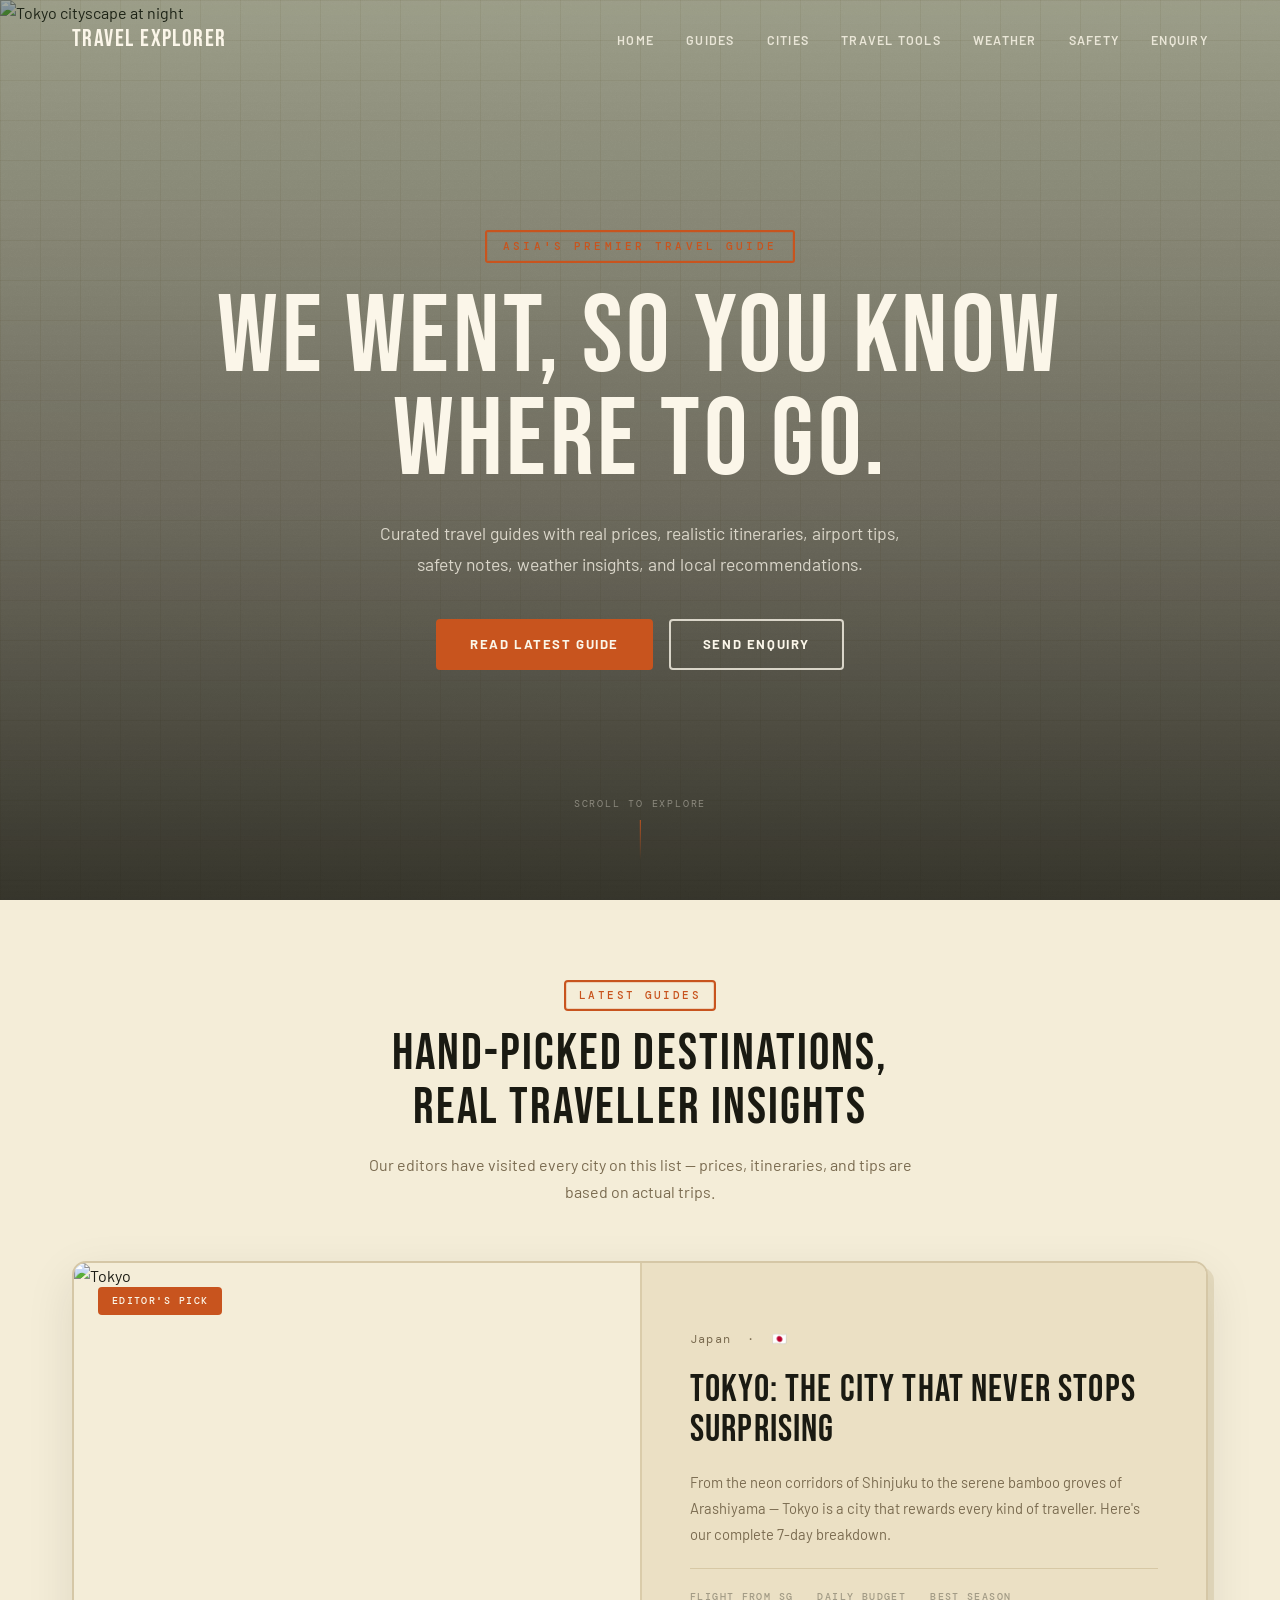
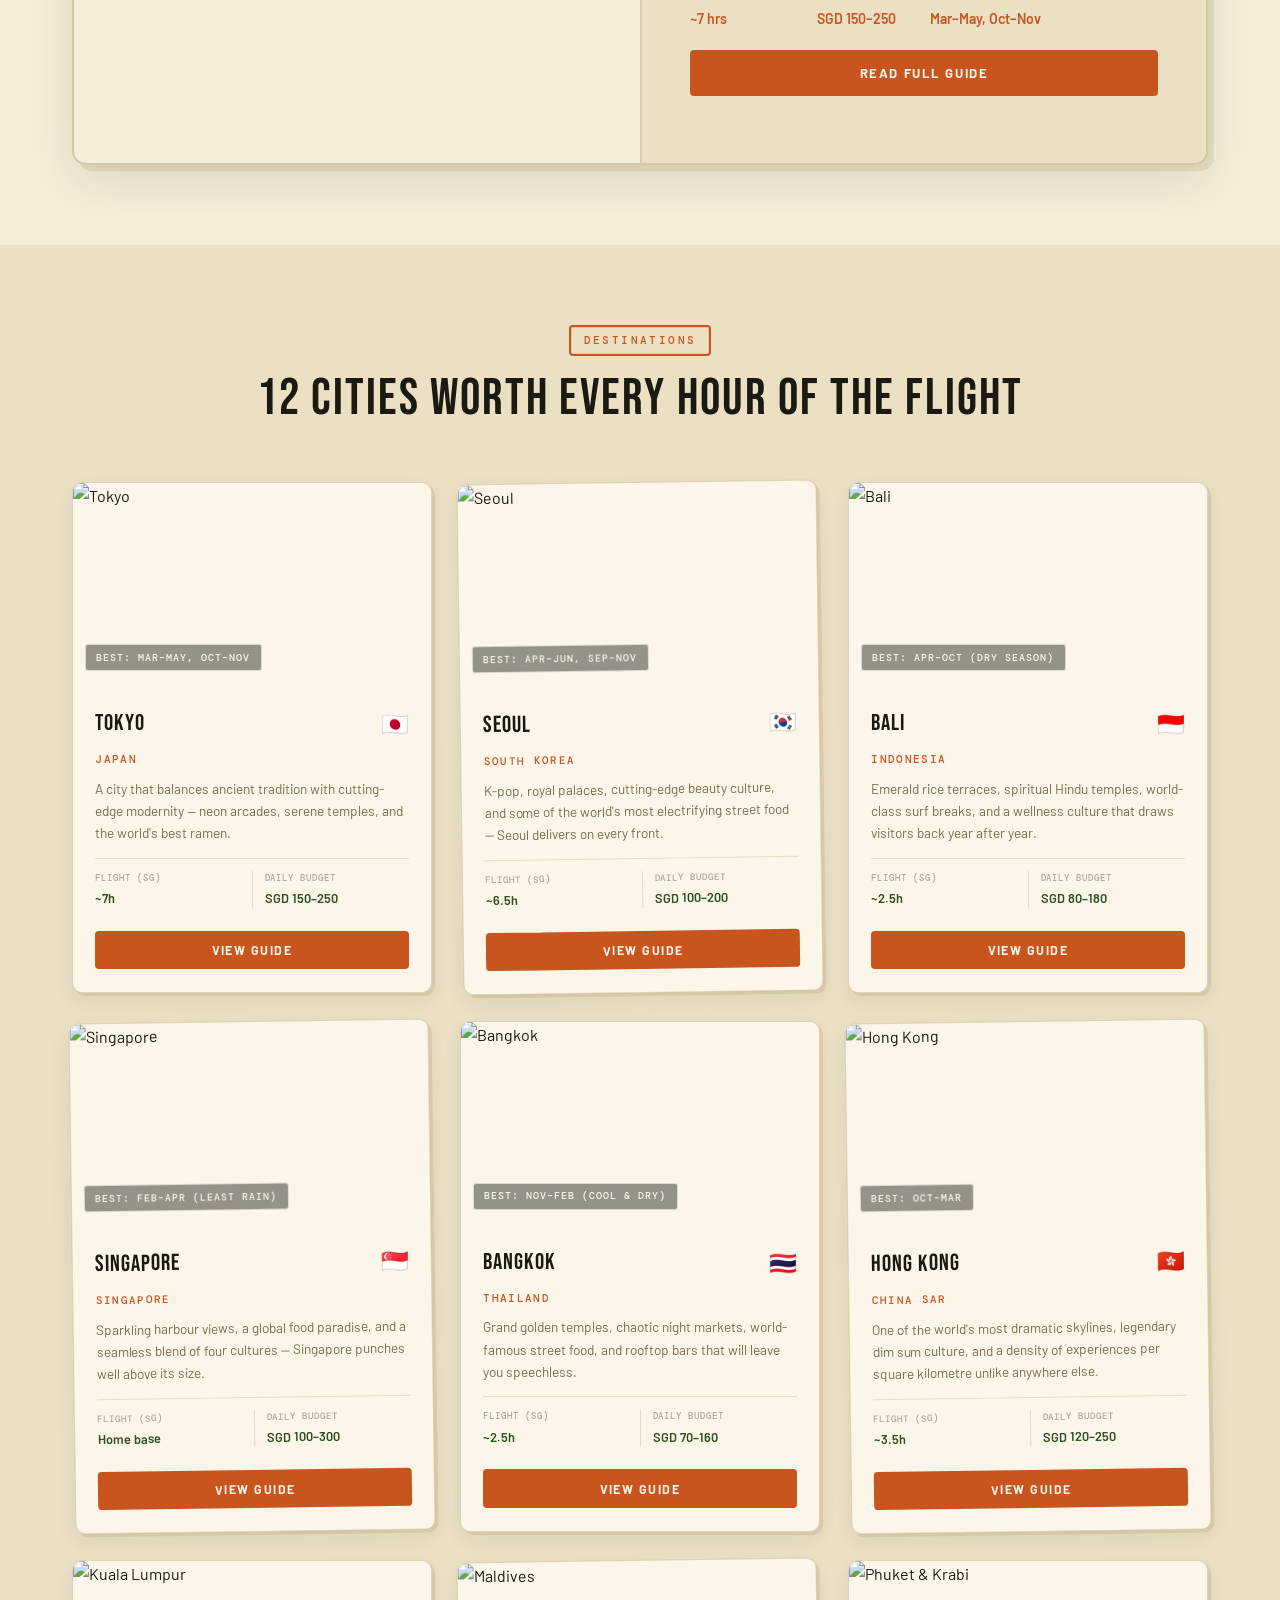
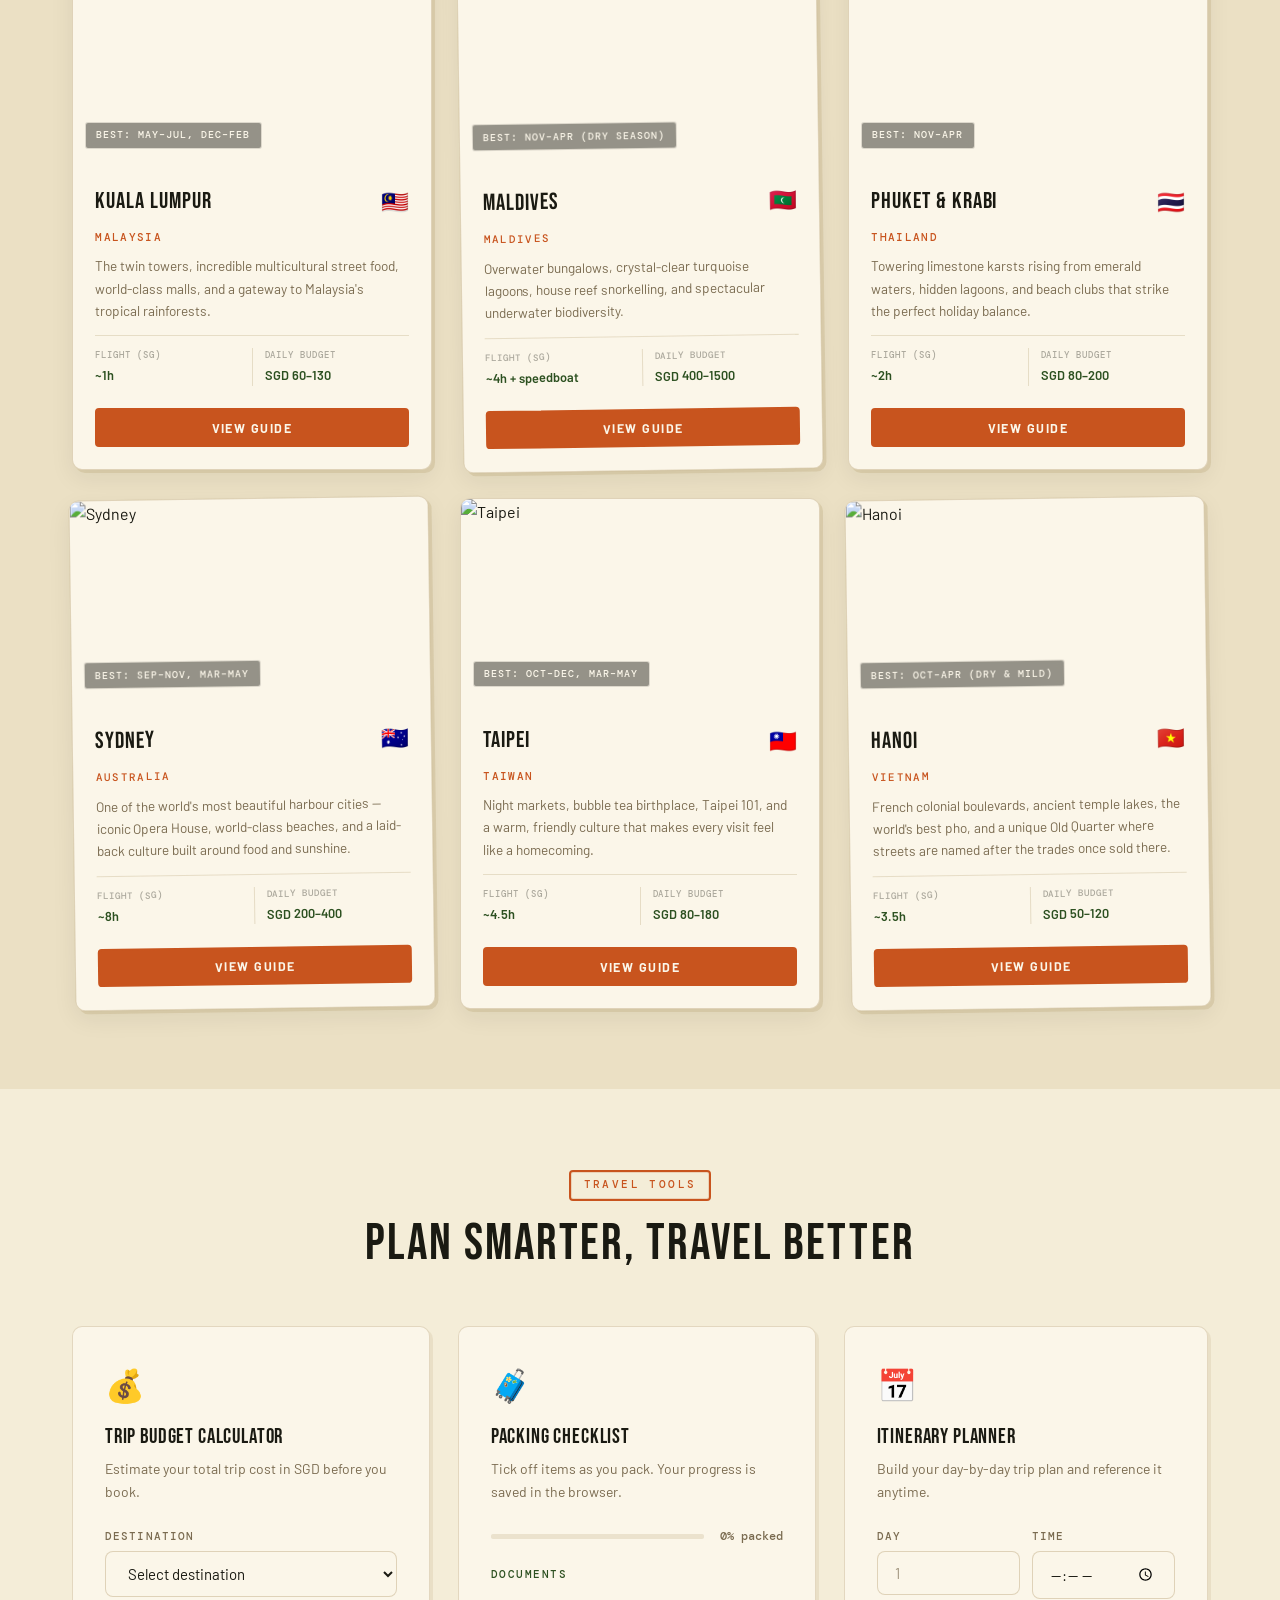
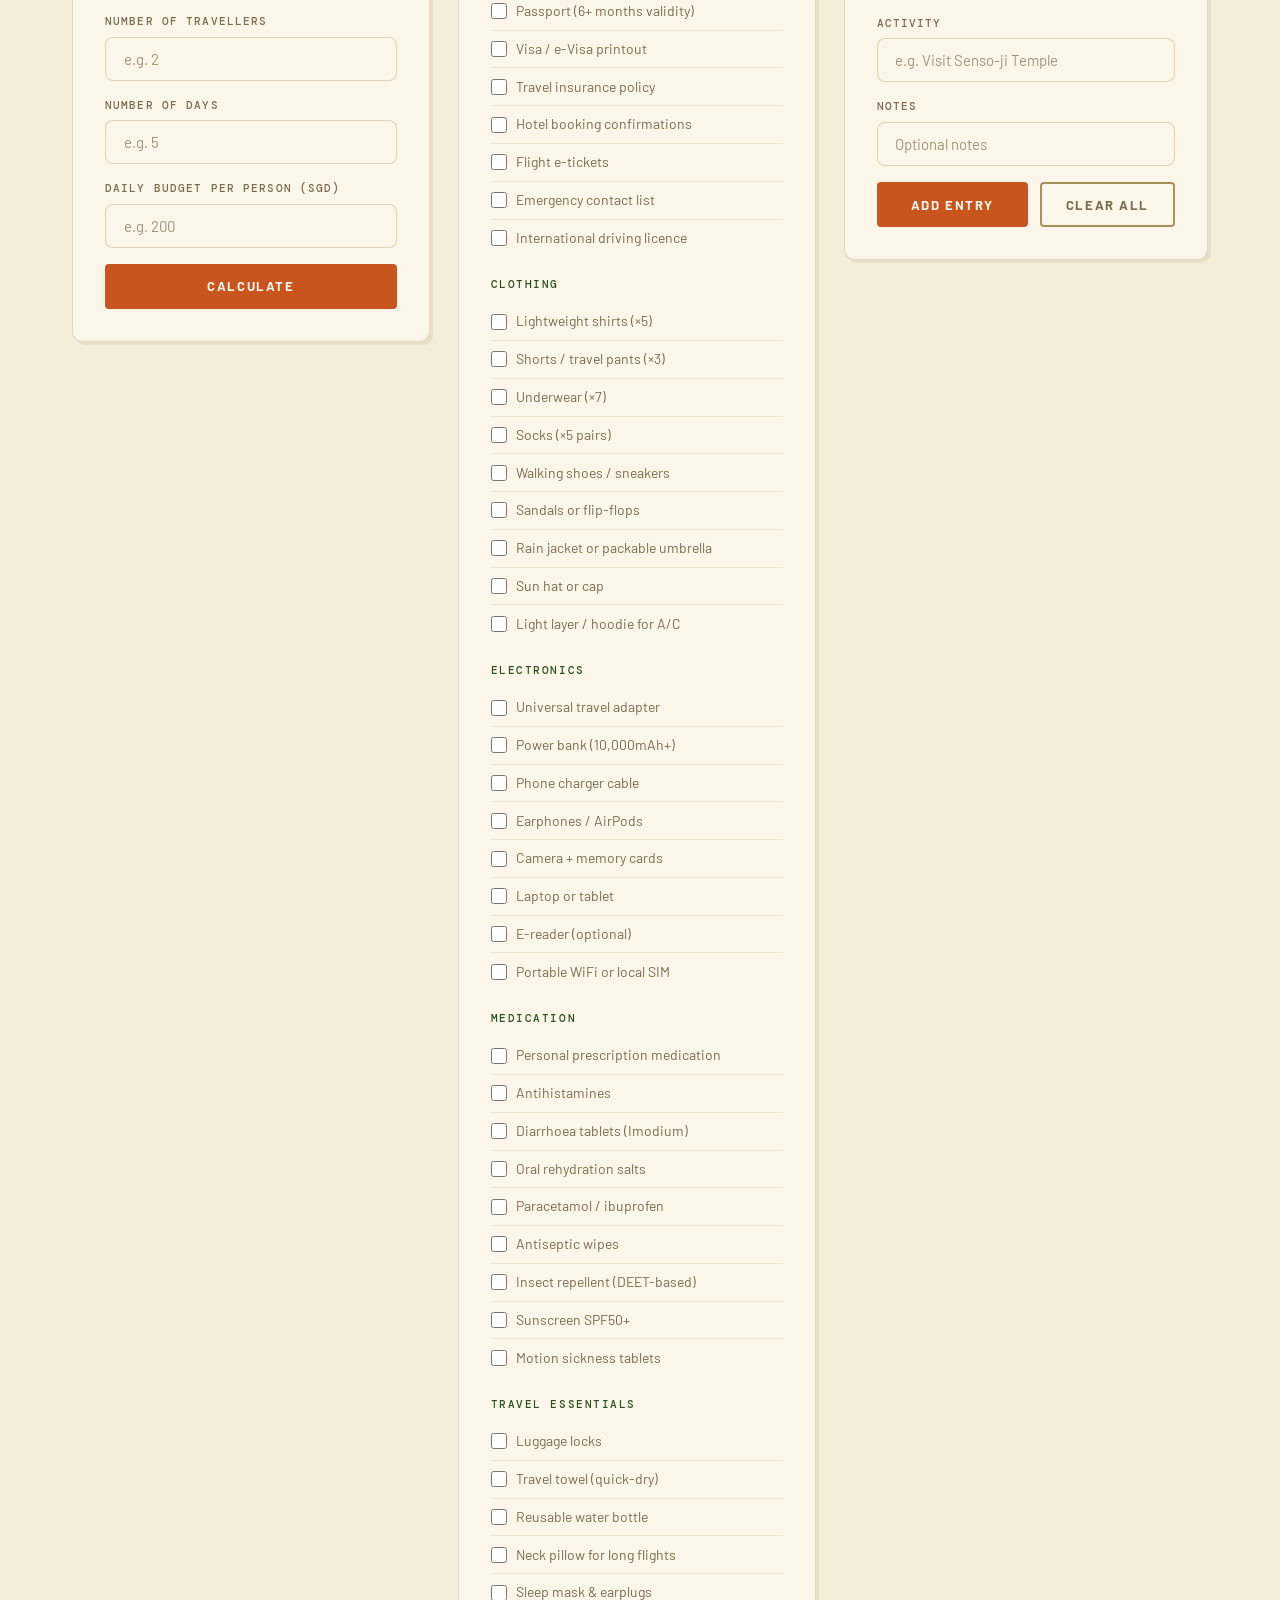
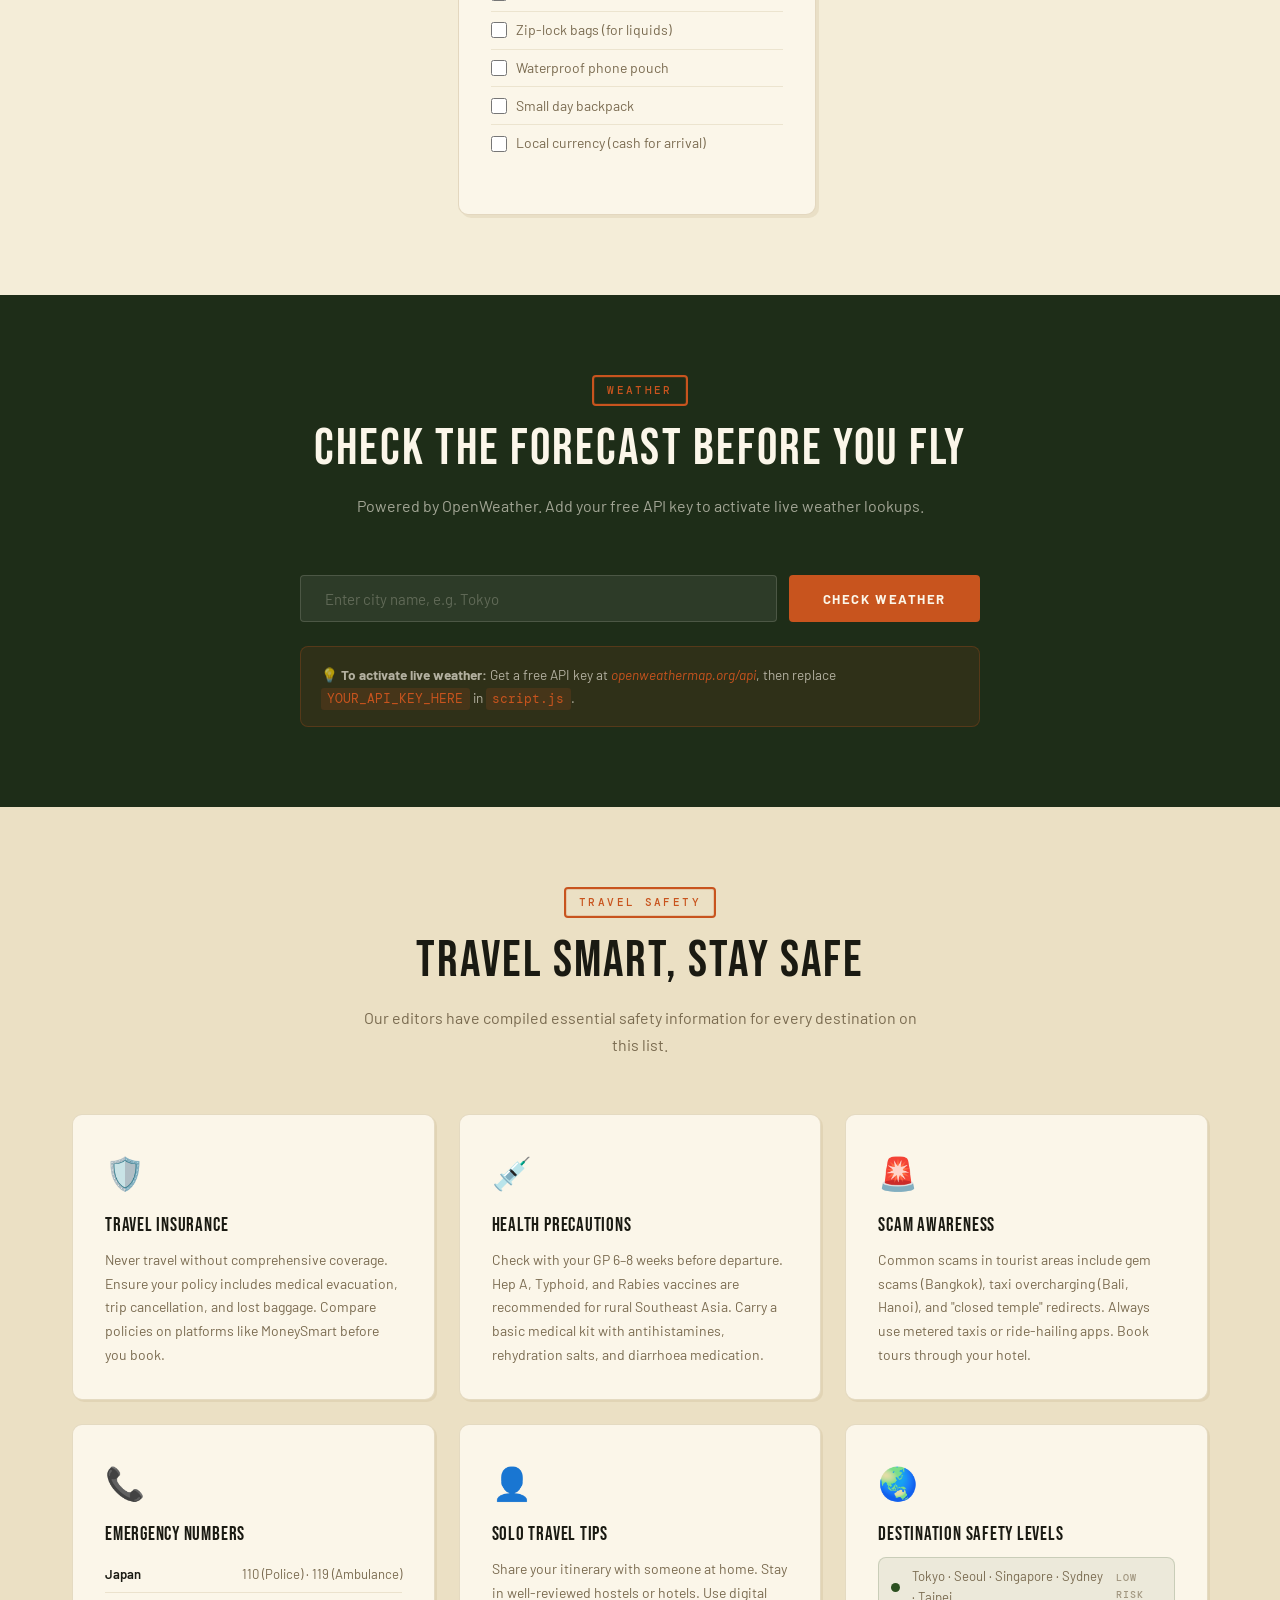
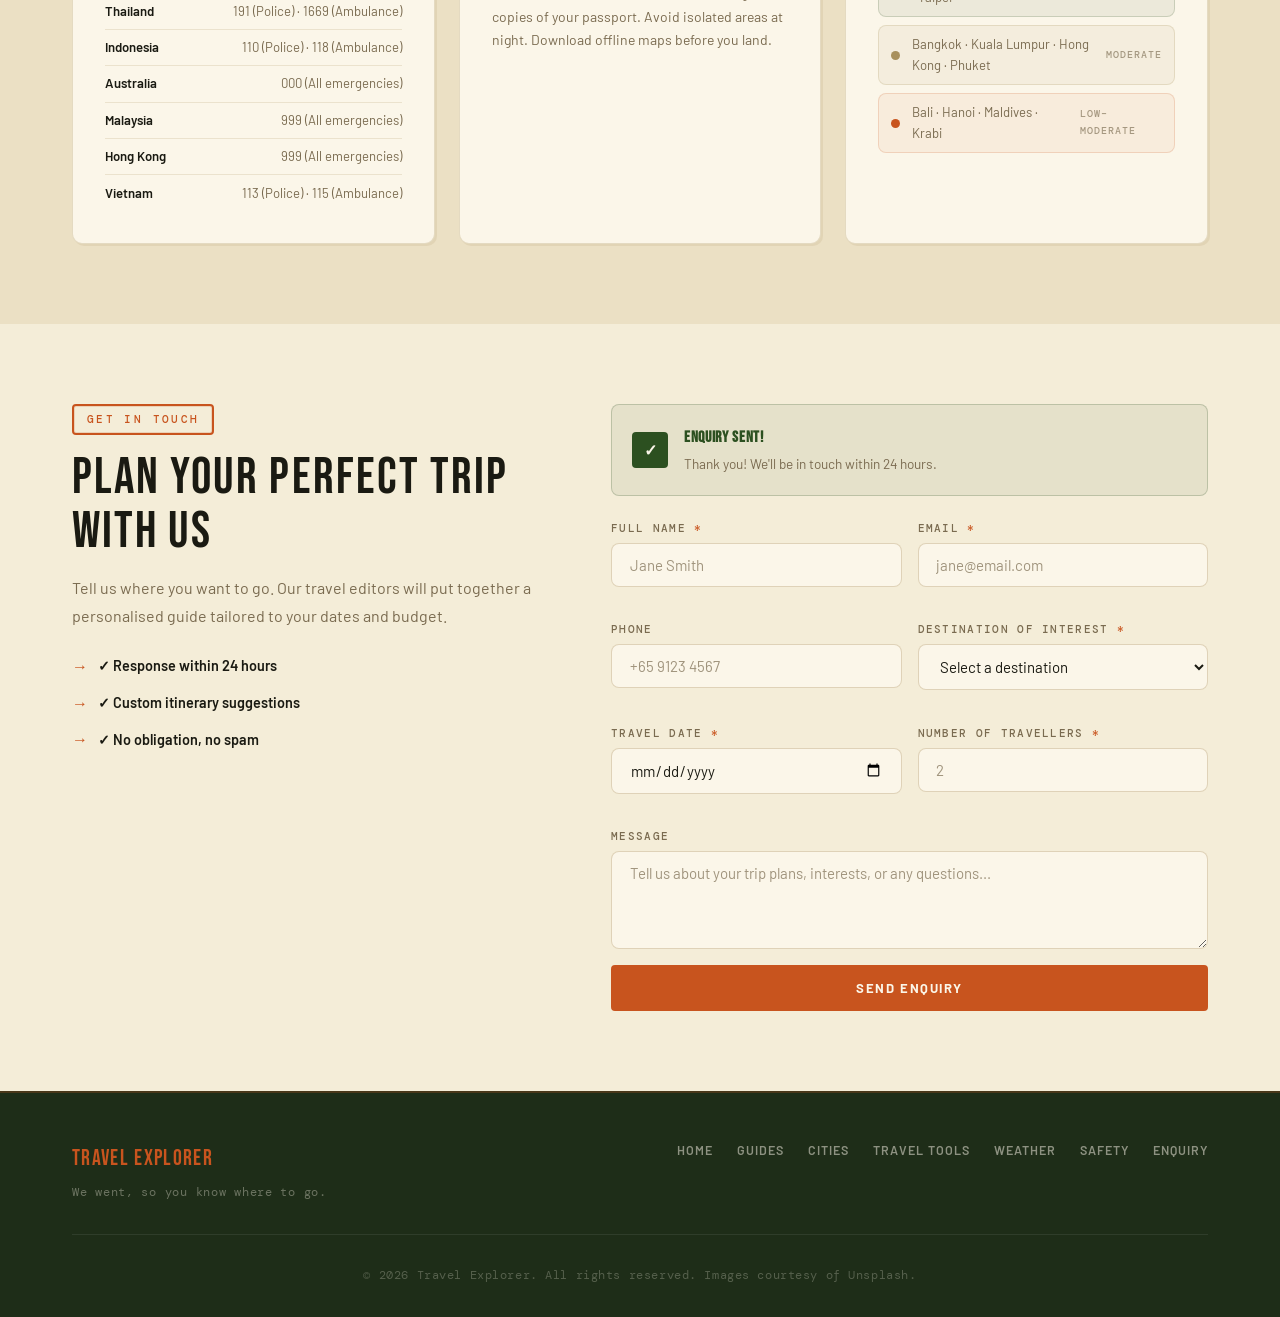
==== commit 6c889f6e: "Redesign: Worn Expedition Journal — Gen Z backpacker adventure - Full visual overhaul to aged parchm" ====
--- a/index.html
+++ b/index.html
@@ -6,7 +6,7 @@
   <title>Travel Explorer — We went, so you know where to go.</title>
   <link rel="preconnect" href="https://fonts.googleapis.com" />
   <link rel="preconnect" href="https://fonts.gstatic.com" crossorigin />
-  <link href="https://fonts.googleapis.com/css2?family=Syne:wght@400;500;600;700;800&family=Space+Grotesk:wght@300;400;500;600;700&display=swap" rel="stylesheet" />
+  <link href="https://fonts.googleapis.com/css2?family=Bebas+Neue&family=DM+Mono:wght@400;500&family=Barlow:wght@400;500;600;700&display=swap" rel="stylesheet" />
   <link rel="stylesheet" href="style.css" />
 </head>
 <body>
--- a/style.css
+++ b/style.css
@@ -1,44 +1,44 @@
 /* ============================================================
    TRAVEL EXPLORER — style.css
-   Dark Luxury Editorial — muted, warm, refined
+   Worn Expedition Journal — Gen Z Backpacker Adventure
    ============================================================ */
-
-@import url('https://fonts.googleapis.com/css2?family=Syne:wght@400;500;600;700;800&family=Space+Grotesk:wght@300;400;500;600;700&display=swap');
 
 /* ---------- CSS Variables ---------- */
 :root {
-  /* Backgrounds — deep navy-black */
-  --bg:        #0D0D14;
-  --bg2:       #11111C;
-  --bg3:       #161625;
-
-  /* Glass surfaces */
-  --surface:   rgba(255,255,255,0.035);
-  --border:    rgba(255,255,255,0.07);
-  --border-hi: rgba(255,255,255,0.12);
-
-  /* Muted accent palette */
-  --rose:      #C4839A;   /* dusty mauve — was hot pink     */
-  --slate:     #6B8CAE;   /* slate blue  — was electric purple */
-  --sage:      #7DAA8B;   /* warm sage   — was lime          */
-  --gold:      #D4B483;   /* pale gold   — was cold cyan     */
-  --coral:     #C47A6B;   /* soft coral  — was orange        */
-
-  /* Gradients — low-contrast, warm */
-  --grad-a:    linear-gradient(135deg, #C4839A, #6B8CAE);   /* rose → slate */
-  --grad-b:    linear-gradient(135deg, #D4B483, #C4839A);   /* gold → rose  */
-  --grad-c:    linear-gradient(135deg, #C4839A, #7DAA8B);   /* rose → sage  */
-  --grad-d:    linear-gradient(135deg, #D4B483, #7DAA8B);   /* gold → sage  */
+  /* Backgrounds */
+  --bg:      #F4EDD8;   /* aged parchment */
+  --bg2:     #EBE0C4;   /* darker parchment */
+  --bg3:     #1E2D18;   /* deep forest — dark sections */
+
+  /* Glass / surfaces */
+  --surface: rgba(251,246,233,0.6);
+  --border:  rgba(168,144,92,0.28);
+  --border-hi: rgba(168,144,92,0.5);
+
+  /* Accent palette — earthy & authentic */
+  --terra:   #C8541E;   /* terracotta / trail orange — PRIMARY */
+  --forest:  #2C5020;   /* forest green */
+  --khaki:   #A8905C;   /* worn khaki */
+  --dust:    #7A6B50;   /* dusty brown — muted text */
+  --cream:   #FBF6E9;   /* near-white card bg */
+  --stamp:   #8B3A1A;   /* dark rust */
+  --ink:     #1A1A12;   /* near-black */
+
+  /* Gradients — earthy */
+  --grad-a:  linear-gradient(135deg, #C8541E, #8B3A1A);
+  --grad-b:  linear-gradient(135deg, #2C5020, #A8905C);
+  --grad-c:  linear-gradient(135deg, #A8905C, #C8541E);
+  --grad-d:  linear-gradient(135deg, #1E2D18, #2C5020);
 
   /* Text */
-  --text:      #EDE9F0;
-  --muted:     rgba(237,233,240,0.52);
-  --faint:     rgba(237,233,240,0.28);
+  --text:    #1A1A12;
+  --muted:   #7A6B50;
+  --faint:   rgba(26,26,18,0.35);
 
   /* Radii */
-  --radius-sm: 12px;
-  --radius-md: 20px;
-  --radius-lg: 28px;
+  --radius-sm: 8px;
+  --radius-md: 10px;
+  --radius-lg: 14px;
   --radius-xl: 40px;
 }
 
@@ -48,64 +48,60 @@
 html { scroll-behavior: smooth; font-size: 16px; }
 
 body {
-  font-family: 'Space Grotesk', sans-serif;
-  color: var(--text);
+  font-family: 'Barlow', sans-serif;
+  color: var(--ink);
   background: var(--bg);
   line-height: 1.6;
   overflow-x: hidden;
 }
 
-/* barely-there dot grid — warm rose tint at 0.04 opacity */
+/* topo-map grid texture */
 body::before {
   content: '';
   position: fixed;
   inset: 0;
-  background-image: radial-gradient(rgba(196,131,154,0.04) 1px, transparent 1px);
-  background-size: 32px 32px;
+  background-image:
+    linear-gradient(rgba(168,144,92,0.13) 1px, transparent 1px),
+    linear-gradient(90deg, rgba(168,144,92,0.13) 1px, transparent 1px);
+  background-size: 40px 40px;
   pointer-events: none;
   z-index: 0;
 }
 
 img { display: block; width: 100%; height: 100%; object-fit: cover; }
-a   { text-decoration: none; color: inherit; }
-ul  { list-style: none; }
+a { text-decoration: none; color: inherit; }
+ul { list-style: none; }
 button { cursor: pointer; border: none; background: none; font-family: inherit; }
 
 input, select, textarea {
-  font-family: 'Space Grotesk', sans-serif;
+  font-family: 'Barlow', sans-serif;
   font-size: 0.9375rem;
-  color: var(--text);
+  color: var(--ink);
   width: 100%;
-  border: 1.5px solid var(--border);
+  border: 1.5px solid rgba(168,144,92,0.35);
   border-radius: var(--radius-sm);
   padding: 0.75rem 1.1rem;
-  background: var(--surface);
-  transition: border-color 0.25s, box-shadow 0.25s;
+  background: var(--cream);
+  transition: border-color 0.2s, box-shadow 0.2s;
   outline: none;
 }
 input:focus, select:focus, textarea:focus {
-  border-color: var(--gold);
-  box-shadow: 0 0 0 3px rgba(212,180,131,0.10);
-}
-input::placeholder, textarea::placeholder { color: var(--faint); }
-select option { background: var(--bg2); color: var(--text); }
+  border-color: var(--terra);
+  box-shadow: 0 0 0 3px rgba(200,84,30,0.1);
+}
+input::placeholder, textarea::placeholder { color: var(--dust); opacity: 0.7; }
+select option { background: var(--cream); color: var(--ink); }
 
 /* ---------- Typography ---------- */
 h1, h2, h3, h4 {
-  font-family: 'Syne', sans-serif;
-  line-height: 1.15;
-  font-weight: 800;
-  letter-spacing: 0.01em;
+  font-family: 'Bebas Neue', sans-serif;
+  line-height: 1.1;
+  letter-spacing: 0.04em;
+  font-weight: 400;
 }
 
 /* ---------- Container ---------- */
-.container {
-  max-width: 1200px;
-  margin: 0 auto;
-  padding: 0 2rem;
-  position: relative;
-  z-index: 1;
-}
+.container { max-width: 1200px; margin: 0 auto; padding: 0 2rem; position: relative; z-index: 1; }
 
 /* ---------- Buttons ---------- */
 .btn {
@@ -113,48 +109,47 @@
   align-items: center;
   justify-content: center;
   gap: 0.5rem;
-  padding: 0.85rem 2rem;
-  border-radius: 50px;
-  font-size: 0.88rem;
-  font-weight: 600;
-  font-family: 'Space Grotesk', sans-serif;
-  letter-spacing: 0.06em;
-  text-transform: uppercase;
-  transition: all 0.3s ease;
+  padding: 0.8rem 2rem;
+  border-radius: 4px;
+  font-size: 0.82rem;
+  font-weight: 700;
+  font-family: 'Barlow', sans-serif;
+  letter-spacing: 0.12em;
+  text-transform: uppercase;
+  transition: all 0.2s ease;
   white-space: nowrap;
-  position: relative;
-  overflow: hidden;
 }
 .btn-primary {
-  background: var(--grad-a);
-  color: #fff;
-  box-shadow: 0 4px 20px rgba(196,131,154,0.18);
+  background: var(--terra);
+  color: var(--cream);
+  border: 2px solid var(--terra);
 }
 .btn-primary:hover {
+  background: var(--stamp);
+  border-color: var(--stamp);
   transform: translateY(-2px);
-  box-shadow: 0 8px 32px rgba(196,131,154,0.28), 0 2px 12px rgba(0,0,0,0.3);
+  box-shadow: 4px 4px 0 rgba(139,58,26,0.35);
 }
 .btn-outline {
-  border: 1.5px solid rgba(255,255,255,0.22);
-  color: rgba(255,255,255,0.88);
-  background: rgba(255,255,255,0.05);
-  backdrop-filter: blur(8px);
+  border: 2px solid rgba(251,246,233,0.8);
+  color: var(--cream);
+  background: transparent;
 }
 .btn-outline:hover {
-  border-color: var(--gold);
-  background: rgba(212,180,131,0.08);
-  box-shadow: 0 4px 20px rgba(212,180,131,0.14);
+  background: var(--terra);
+  border-color: var(--terra);
   transform: translateY(-2px);
 }
 .btn-ghost {
-  border: 1.5px solid var(--border-hi);
-  color: var(--muted);
+  border: 2px solid var(--khaki);
+  color: var(--dust);
   padding: 0.75rem 1.5rem;
+  background: transparent;
 }
 .btn-ghost:hover {
-  border-color: var(--sage);
-  color: var(--sage);
-  box-shadow: 0 0 12px rgba(125,170,139,0.12);
+  border-color: var(--terra);
+  color: var(--terra);
+  box-shadow: 3px 3px 0 rgba(200,84,30,0.15);
 }
 .btn-full { width: 100%; }
 
@@ -163,43 +158,47 @@
 
 .section-header { text-align: center; margin-bottom: 3.5rem; }
 
+/* rubber-stamp label style */
 .section-label {
   display: inline-block;
-  font-family: 'Space Grotesk', sans-serif;
+  font-family: 'DM Mono', monospace;
   font-size: 0.68rem;
-  font-weight: 700;
-  letter-spacing: 0.2em;
-  text-transform: uppercase;
-  color: var(--gold);
-  background: rgba(212,180,131,0.08);
-  border: 1px solid rgba(212,180,131,0.22);
-  padding: 0.3rem 0.9rem;
-  border-radius: 50px;
+  font-weight: 500;
+  letter-spacing: 0.22em;
+  text-transform: uppercase;
+  color: var(--terra);
+  background: transparent;
+  border: 2px solid var(--terra);
+  border-radius: 4px;
+  padding: 0.3rem 0.8rem;
   margin-bottom: 1rem;
+  box-shadow: inset 0 0 0 1px rgba(200,84,30,0.18);
 }
 
 .section-title {
-  font-size: clamp(1.9rem, 3.5vw, 3rem);
-  font-weight: 800;
-  color: var(--text);
+  font-family: 'Bebas Neue', sans-serif;
+  font-size: clamp(2.2rem, 4vw, 3.6rem);
+  font-weight: 400;
+  letter-spacing: 0.04em;
+  color: var(--ink);
   margin-bottom: 1rem;
-  line-height: 1.1;
-  letter-spacing: 0.01em;
+  line-height: 1.05;
 }
 
 .section-sub {
+  font-family: 'Barlow', sans-serif;
   font-size: 1rem;
-  color: var(--muted);
+  color: var(--dust);
   max-width: 580px;
   margin: 0 auto;
-  line-height: 1.75;
+  line-height: 1.7;
 }
 
 /* ---------- Scroll Reveal ---------- */
 .reveal {
   opacity: 0;
-  transform: translateY(24px);
-  transition: opacity 0.8s ease, transform 0.8s ease;
+  transform: translateY(28px);
+  transition: opacity 0.65s ease, transform 0.65s ease;
 }
 .reveal.visible { opacity: 1; transform: translateY(0); }
 
@@ -211,15 +210,13 @@
   top: 0; left: 0; right: 0;
   z-index: 1000;
   padding: 1.25rem 0;
-  transition: background 0.4s, padding 0.4s, box-shadow 0.4s;
+  transition: background 0.3s, padding 0.3s, box-shadow 0.3s;
 }
 .navbar.scrolled {
-  background: rgba(13,13,20,0.88);
-  backdrop-filter: blur(24px);
-  -webkit-backdrop-filter: blur(24px);
+  background: var(--cream);
   padding: 0.75rem 0;
-  border-bottom: 1px solid var(--border);
-  box-shadow: 0 4px 40px rgba(0,0,0,0.35);
+  border-bottom: 2px solid rgba(168,144,92,0.3);
+  box-shadow: 0 2px 16px rgba(26,26,18,0.08);
 }
 
 .nav-inner {
@@ -232,15 +229,14 @@
 }
 
 .nav-logo {
-  font-family: 'Syne', sans-serif;
-  font-size: 1.25rem;
-  font-weight: 800;
-  background: var(--grad-a);
-  -webkit-background-clip: text;
-  -webkit-text-fill-color: transparent;
-  background-clip: text;
-  letter-spacing: 0.01em;
-}
+  font-family: 'Bebas Neue', sans-serif;
+  font-size: 1.5rem;
+  font-weight: 400;
+  color: var(--cream);
+  letter-spacing: 0.06em;
+  transition: color 0.3s;
+}
+.navbar.scrolled .nav-logo { color: var(--terra); }
 
 .nav-links {
   display: flex;
@@ -248,25 +244,27 @@
   align-items: center;
 }
 .nav-links a {
-  font-size: 0.75rem;
+  font-family: 'Barlow', sans-serif;
+  font-size: 0.78rem;
   font-weight: 600;
   letter-spacing: 0.1em;
-  color: var(--muted);
-  transition: color 0.25s;
+  text-transform: uppercase;
+  color: rgba(251,246,233,0.82);
+  transition: color 0.2s;
   position: relative;
-  text-transform: uppercase;
 }
 .nav-links a::after {
   content: '';
   position: absolute;
   bottom: -4px; left: 0;
-  width: 0; height: 1.5px;
-  background: var(--grad-a);
-  transition: width 0.3s;
-  border-radius: 2px;
+  width: 0; height: 2px;
+  background: var(--terra);
+  transition: width 0.22s;
 }
 .nav-links a:hover::after { width: 100%; }
-.nav-links a:hover { color: var(--text); }
+.nav-links a:hover { color: #fff; }
+.navbar.scrolled .nav-links a { color: var(--dust); }
+.navbar.scrolled .nav-links a:hover { color: var(--terra); }
 
 .hamburger {
   display: none;
@@ -276,14 +274,15 @@
 }
 .hamburger span {
   display: block;
-  width: 22px; height: 1.5px;
-  background: var(--muted);
-  border-radius: 2px;
+  width: 24px; height: 2px;
+  background: var(--cream);
+  border-radius: 1px;
   transition: all 0.3s;
 }
-.hamburger.open span:nth-child(1) { transform: translateY(6.5px) rotate(45deg); }
+.navbar.scrolled .hamburger span { background: var(--ink); }
+.hamburger.open span:nth-child(1) { transform: translateY(7px) rotate(45deg); }
 .hamburger.open span:nth-child(2) { opacity: 0; }
-.hamburger.open span:nth-child(3) { transform: translateY(-6.5px) rotate(-45deg); }
+.hamburger.open span:nth-child(3) { transform: translateY(-7px) rotate(-45deg); }
 
 /* ============================================================
    HERO
@@ -301,31 +300,35 @@
 .hero-bg { position: absolute; inset: 0; }
 .hero-img { width: 100%; height: 100%; object-fit: cover; }
 
-/* deep, warm gradient vignette */
 .hero-overlay {
   position: absolute;
   inset: 0;
-  background: linear-gradient(to bottom,
-    rgba(13,13,20,0.55) 0%,
-    rgba(13,13,20,0.45) 40%,
-    rgba(13,13,20,0.90) 100%);
-}
-
-/* slow, gentle colour wash — mauve to slate, 12s cycle */
+  background: linear-gradient(
+    to bottom,
+    rgba(30,45,24,0.42) 0%,
+    rgba(26,26,18,0.62) 55%,
+    rgba(26,26,18,0.88) 100%
+  );
+}
+
+/* film-grain texture overlay */
 .hero-overlay::after {
   content: '';
   position: absolute;
   inset: 0;
-  background: linear-gradient(135deg,
-    rgba(196,131,154,0.22) 0%,
-    rgba(107,140,174,0.16) 60%,
-    rgba(212,180,131,0.12) 100%);
-  animation: heroWash 12s ease-in-out infinite alternate;
-}
-@keyframes heroWash {
-  0%   { opacity: 0.6; }
-  50%  { opacity: 1;   }
-  100% { opacity: 0.5; }
+  background-image: url("data:image/svg+xml,%3Csvg xmlns='http://www.w3.org/2000/svg' width='300' height='300'%3E%3Cfilter id='noise'%3E%3CfeTurbulence type='fractalNoise' baseFrequency='0.85' numOctaves='4' stitchTiles='stitch'/%3E%3CfeColorMatrix type='saturate' values='0'/%3E%3C/filter%3E%3Crect width='300' height='300' filter='url(%23noise)' opacity='0.08'/%3E%3C/svg%3E");
+  background-size: 300px 300px;
+  opacity: 0.55;
+  mix-blend-mode: overlay;
+  pointer-events: none;
+  animation: grainShift 0.4s steps(1) infinite;
+}
+@keyframes grainShift {
+  0%   { background-position: 0 0; }
+  25%  { background-position: -50px 20px; }
+  50%  { background-position: 30px -40px; }
+  75%  { background-position: -20px 50px; }
+  100% { background-position: 10px -10px; }
 }
 
 .hero-content {
@@ -333,48 +336,49 @@
   z-index: 2;
   text-align: center;
   padding: 0 2rem;
-  max-width: 860px;
-}
-
+  max-width: 920px;
+}
+
+/* stamp-style eyebrow */
 .hero-eyebrow {
   display: inline-block;
-  font-family: 'Space Grotesk', sans-serif;
-  font-size: 0.68rem;
-  font-weight: 700;
-  letter-spacing: 0.22em;
-  text-transform: uppercase;
-  color: var(--gold);
-  background: rgba(212,180,131,0.10);
-  border: 1px solid rgba(212,180,131,0.28);
+  font-family: 'DM Mono', monospace;
+  font-size: 0.7rem;
+  font-weight: 500;
+  letter-spacing: 0.28em;
+  text-transform: uppercase;
+  color: var(--terra);
+  border: 2px solid var(--terra);
+  border-radius: 3px;
   padding: 0.35rem 1rem;
-  border-radius: 50px;
   margin-bottom: 1.5rem;
+  background: transparent;
+  box-shadow: inset 0 0 0 1px rgba(200,84,30,0.2);
 }
 
 .hero-headline {
-  font-family: 'Syne', sans-serif;
-  font-size: clamp(2.8rem, 6.5vw, 6rem);
-  font-weight: 800;
-  color: #fff;
-  line-height: 1.0;
+  font-family: 'Bebas Neue', sans-serif;
+  font-size: clamp(3.5rem, 8.5vw, 8rem);
+  font-weight: 400;
+  color: var(--cream);
+  line-height: 0.95;
   margin-bottom: 1.5rem;
-  letter-spacing: -0.01em;
+  letter-spacing: 0.03em;
 }
 
 .hero-headline em {
   font-style: normal;
-  background: var(--grad-a);
-  -webkit-background-clip: text;
-  -webkit-text-fill-color: transparent;
-  background-clip: text;
+  color: var(--terra);
 }
 
 .hero-sub {
-  font-size: clamp(0.95rem, 1.4vw, 1.05rem);
-  color: rgba(237,233,240,0.65);
+  font-family: 'Barlow', sans-serif;
+  font-size: clamp(0.95rem, 1.4vw, 1.1rem);
+  color: rgba(251,246,233,0.78);
   max-width: 540px;
   margin: 0 auto 2.5rem;
-  line-height: 1.8;
+  line-height: 1.75;
+  font-weight: 400;
 }
 
 .hero-ctas { display: flex; gap: 1rem; justify-content: center; flex-wrap: wrap; }
@@ -389,26 +393,26 @@
   flex-direction: column;
   align-items: center;
   gap: 0.5rem;
-  color: var(--faint);
+  color: rgba(251,246,233,0.4);
+  font-family: 'DM Mono', monospace;
   font-size: 0.62rem;
-  letter-spacing: 0.16em;
-  text-transform: uppercase;
-  font-family: 'Space Grotesk', sans-serif;
+  letter-spacing: 0.18em;
+  text-transform: uppercase;
 }
 .scroll-line {
   width: 1px; height: 40px;
-  background: linear-gradient(to bottom, var(--gold), transparent);
+  background: linear-gradient(to bottom, var(--terra), transparent);
   animation: scrollPulse 2s ease-in-out infinite;
 }
 @keyframes scrollPulse {
-  0%, 100% { opacity: 0.25; transform: scaleY(1); }
-  50%       { opacity: 0.8;  transform: scaleY(1.2); }
+  0%, 100% { opacity: 0.35; transform: scaleY(1); }
+  50%       { opacity: 1;    transform: scaleY(1.2); }
 }
 
 /* ============================================================
    GUIDES — Featured
    ============================================================ */
-.guides-section { background: var(--bg2); }
+.guides-section { background: var(--bg); }
 
 .featured-guide {
   display: grid;
@@ -416,8 +420,8 @@
   gap: 0;
   border-radius: var(--radius-lg);
   overflow: hidden;
-  border: 1px solid var(--border-hi);
-  box-shadow: 0 0 60px rgba(196,131,154,0.07), 0 24px 60px rgba(0,0,0,0.38);
+  border: 2px solid rgba(168,144,92,0.4);
+  box-shadow: 6px 6px 0 rgba(168,144,92,0.2), 0 16px 48px rgba(26,26,18,0.1);
 }
 
 .featured-guide-img {
@@ -429,91 +433,104 @@
 .featured-badge {
   position: absolute;
   top: 1.5rem; left: 1.5rem;
-  background: var(--grad-a);
-  color: #fff;
-  font-family: 'Space Grotesk', sans-serif;
+  background: var(--terra);
+  color: var(--cream);
+  font-family: 'DM Mono', monospace;
   font-size: 0.65rem;
-  font-weight: 700;
+  font-weight: 500;
   letter-spacing: 0.14em;
   text-transform: uppercase;
-  padding: 0.4rem 0.9rem;
-  border-radius: 50px;
-  box-shadow: 0 4px 16px rgba(196,131,154,0.22);
+  padding: 0.35rem 0.85rem;
+  border-radius: 4px;
 }
 
 .featured-guide-content {
   padding: 3rem;
-  background: var(--bg3);
+  background: var(--bg2);
   display: flex;
   flex-direction: column;
   justify-content: center;
   gap: 1.25rem;
-  border-left: 1px solid var(--border);
+  border-left: 2px solid rgba(168,144,92,0.25);
 }
 
 .featured-label {
+  font-family: 'DM Mono', monospace;
   font-size: 0.75rem;
-  font-weight: 600;
+  font-weight: 400;
   letter-spacing: 0.1em;
-  color: var(--muted);
-  font-family: 'Space Grotesk', sans-serif;
-  text-transform: uppercase;
+  color: var(--dust);
 }
 
 .featured-title {
-  font-size: clamp(1.5rem, 2.5vw, 2.1rem);
-  font-weight: 800;
-  color: var(--text);
-  line-height: 1.15;
-  letter-spacing: 0.01em;
-}
-
-.featured-desc { font-size: 0.9rem; color: var(--muted); line-height: 1.8; }
+  font-family: 'Bebas Neue', sans-serif;
+  font-size: clamp(1.8rem, 3vw, 2.6rem);
+  font-weight: 400;
+  letter-spacing: 0.03em;
+  color: var(--ink);
+  line-height: 1.05;
+}
+
+.featured-desc {
+  font-family: 'Barlow', sans-serif;
+  font-size: 0.92rem;
+  color: var(--dust);
+  line-height: 1.75;
+}
 
 .featured-meta {
   display: flex;
   gap: 1.5rem;
   flex-wrap: wrap;
-  border-top: 1px solid var(--border);
+  border-top: 1px solid rgba(168,144,92,0.3);
   padding-top: 1.25rem;
 }
 .featured-meta li { display: flex; flex-direction: column; gap: 0.2rem; }
 .meta-label {
-  font-family: 'Space Grotesk', sans-serif;
+  font-family: 'DM Mono', monospace;
   font-size: 0.62rem;
-  font-weight: 700;
+  font-weight: 500;
   letter-spacing: 0.14em;
   text-transform: uppercase;
   color: var(--faint);
 }
-.meta-val { font-size: 0.88rem; font-weight: 700; color: var(--gold); }
+.meta-val {
+  font-family: 'Barlow', sans-serif;
+  font-size: 0.88rem;
+  font-weight: 600;
+  color: var(--terra);
+}
 
 /* ============================================================
-   CITIES GRID
+   CITIES GRID — corkboard tilt
    ============================================================ */
-.cities-section { background: var(--bg); }
+.cities-section { background: var(--bg2); }
 
 .cities-grid {
   display: grid;
   grid-template-columns: repeat(3, 1fr);
-  gap: 1.5rem;
-}
-
+  gap: 1.75rem;
+}
+
+/* alternating tilt — odd cards tilt right, even left */
 .city-card {
-  background: var(--surface);
-  border: 1px solid var(--border);
+  background: var(--cream);
+  border: 1px solid rgba(168,144,92,0.35);
   border-radius: var(--radius-md);
   overflow: hidden;
-  transition: transform 0.35s ease, box-shadow 0.35s ease, border-color 0.35s;
   display: flex;
   flex-direction: column;
-  backdrop-filter: blur(12px);
-  -webkit-backdrop-filter: blur(12px);
+  box-shadow: 3px 3px 0 rgba(168,144,92,0.22), 0 8px 24px rgba(26,26,18,0.07);
+  transition: transform 0.3s ease, box-shadow 0.3s ease;
+  transform: rotate(1.2deg);
+}
+.city-card:nth-child(even) {
+  transform: rotate(-0.8deg);
 }
 .city-card:hover {
-  transform: translateY(-6px);
-  border-color: rgba(212,180,131,0.30);
-  box-shadow: 0 0 32px rgba(212,180,131,0.08), 0 20px 48px rgba(0,0,0,0.36);
+  transform: rotate(0deg) translateY(-6px) !important;
+  box-shadow: 5px 5px 0 rgba(200,84,30,0.22), 0 20px 48px rgba(26,26,18,0.13);
+  border-color: rgba(200,84,30,0.4);
 }
 
 .city-card-img {
@@ -525,32 +542,34 @@
 .city-card-img img {
   width: 100%; height: 100%;
   object-fit: cover;
-  transition: transform 0.55s ease;
+  transition: transform 0.5s ease;
 }
 .city-card:hover .city-card-img img { transform: scale(1.06); }
 
+/* stamp-style season badge */
 .city-season-badge {
   position: absolute;
   bottom: 0.75rem; left: 0.75rem;
-  background: rgba(13,13,20,0.72);
-  color: var(--sage);
-  font-family: 'Space Grotesk', sans-serif;
-  font-size: 0.63rem;
-  font-weight: 700;
-  padding: 0.3rem 0.75rem;
-  border-radius: 50px;
-  backdrop-filter: blur(8px);
-  border: 1px solid rgba(125,170,139,0.25);
-  letter-spacing: 0.07em;
-  text-transform: uppercase;
+  background: transparent;
+  color: var(--cream);
+  font-family: 'DM Mono', monospace;
+  font-size: 0.62rem;
+  font-weight: 500;
+  padding: 0.28rem 0.65rem;
+  border-radius: 3px;
+  border: 1.5px solid rgba(251,246,233,0.7);
+  letter-spacing: 0.1em;
+  text-transform: uppercase;
+  backdrop-filter: blur(4px);
+  background: rgba(26,26,18,0.45);
 }
 
 .city-card-body {
-  padding: 1.5rem;
+  padding: 1.4rem;
   flex: 1;
   display: flex;
   flex-direction: column;
-  gap: 0.6rem;
+  gap: 0.55rem;
 }
 
 .city-name-row {
@@ -560,30 +579,36 @@
 }
 
 .city-name {
-  font-family: 'Syne', sans-serif;
-  font-size: 1.12rem;
-  font-weight: 800;
-  color: var(--text);
-  letter-spacing: 0.01em;
+  font-family: 'Bebas Neue', sans-serif;
+  font-size: 1.45rem;
+  font-weight: 400;
+  letter-spacing: 0.04em;
+  color: var(--ink);
 }
 
 .city-flag { font-size: 1.4rem; }
 
 .city-country {
-  font-family: 'Space Grotesk', sans-serif;
+  font-family: 'DM Mono', monospace;
   font-size: 0.68rem;
-  color: var(--rose);
-  font-weight: 700;
+  font-weight: 500;
+  color: var(--terra);
   letter-spacing: 0.12em;
   text-transform: uppercase;
 }
 
-.city-desc { font-size: 0.84rem; color: var(--muted); line-height: 1.68; flex: 1; }
+.city-desc {
+  font-family: 'Barlow', sans-serif;
+  font-size: 0.85rem;
+  color: var(--dust);
+  line-height: 1.65;
+  flex: 1;
+}
 
 .city-meta {
   display: flex;
   gap: 0;
-  border-top: 1px solid var(--border);
+  border-top: 1px solid rgba(168,144,92,0.25);
   padding-top: 0.75rem;
   margin-top: 0.25rem;
 }
@@ -596,13 +621,25 @@
 .city-meta-item:not(:last-child) {
   padding-right: 0.75rem;
   margin-right: 0.75rem;
-  border-right: 1px solid var(--border);
-}
-.city-meta-label { font-size: 0.59rem; font-weight: 700; letter-spacing: 0.1em; text-transform: uppercase; color: var(--faint); }
-.city-meta-val   { font-size: 0.8rem;  font-weight: 700; color: var(--text); }
-
-.city-card-footer { padding: 0 1.5rem 1.5rem; }
-.city-card-footer .btn { width: 100%; padding: 0.7rem 1rem; font-size: 0.82rem; }
+  border-right: 1px solid rgba(168,144,92,0.25);
+}
+.city-meta-label {
+  font-family: 'DM Mono', monospace;
+  font-size: 0.58rem;
+  font-weight: 500;
+  letter-spacing: 0.1em;
+  text-transform: uppercase;
+  color: var(--faint);
+}
+.city-meta-val {
+  font-family: 'Barlow', sans-serif;
+  font-size: 0.8rem;
+  font-weight: 600;
+  color: var(--forest);
+}
+
+.city-card-footer { padding: 0 1.4rem 1.4rem; }
+.city-card-footer .btn { width: 100%; padding: 0.65rem 1rem; font-size: 0.78rem; }
 
 /* ============================================================
    MODAL
@@ -611,8 +648,8 @@
   position: fixed;
   inset: 0;
   z-index: 2000;
-  background: rgba(0,0,0,0.75);
-  backdrop-filter: blur(16px);
+  background: rgba(26,26,18,0.75);
+  backdrop-filter: blur(6px);
   display: flex;
   align-items: center;
   justify-content: center;
@@ -624,8 +661,8 @@
 .modal-overlay.open { opacity: 1; pointer-events: all; }
 
 .modal-box {
-  background: var(--bg2);
-  border: 1px solid var(--border-hi);
+  background: var(--cream);
+  border: 2px solid rgba(168,144,92,0.35);
   border-radius: var(--radius-lg);
   width: 100%;
   max-width: 800px;
@@ -633,10 +670,10 @@
   overflow-y: auto;
   position: relative;
   transform: scale(0.95) translateY(16px);
-  transition: transform 0.35s ease;
+  transition: transform 0.3s ease;
   scrollbar-width: thin;
-  scrollbar-color: var(--border-hi) transparent;
-  box-shadow: 0 0 60px rgba(196,131,154,0.10), 0 40px 80px rgba(0,0,0,0.55);
+  scrollbar-color: var(--khaki) transparent;
+  box-shadow: 8px 8px 0 rgba(168,144,92,0.18), 0 32px 64px rgba(26,26,18,0.25);
 }
 .modal-overlay.open .modal-box { transform: scale(1) translateY(0); }
 
@@ -645,20 +682,18 @@
   top: 1rem; right: 1rem;
   z-index: 10;
   width: 36px; height: 36px;
-  border-radius: 50%;
-  background: rgba(255,255,255,0.07);
-  border: 1px solid var(--border-hi);
-  color: var(--muted);
+  border-radius: 4px;
+  background: var(--bg2);
+  border: 1.5px solid rgba(168,144,92,0.4);
+  color: var(--ink);
   font-size: 1.2rem;
-  line-height: 1;
   display: flex; align-items: center; justify-content: center;
-  backdrop-filter: blur(8px);
-  transition: background 0.2s, border-color 0.2s;
+  transition: border-color 0.2s, box-shadow 0.2s;
 }
 .modal-close:hover {
-  background: rgba(196,131,154,0.12);
-  border-color: var(--rose);
-  color: var(--rose);
+  border-color: var(--terra);
+  box-shadow: 2px 2px 0 rgba(200,84,30,0.25);
+  color: var(--terra);
 }
 
 .modal-hero {
@@ -670,48 +705,47 @@
 .modal-hero-overlay {
   position: absolute;
   inset: 0;
-  background: linear-gradient(to top, rgba(13,13,20,0.92) 0%, rgba(13,13,20,0.18) 60%);
+  background: linear-gradient(to top, rgba(26,26,18,0.88) 0%, rgba(26,26,18,0.15) 60%);
 }
 .modal-hero-text {
   position: absolute;
   bottom: 1.5rem; left: 2rem;
   color: #fff;
 }
-.modal-hero-text p { font-size: 1rem; margin-bottom: 0.3rem; opacity: 0.75; }
+.modal-hero-text p { font-size: 1rem; margin-bottom: 0.25rem; opacity: 0.8; }
 .modal-hero-text h2 {
-  font-family: 'Syne', sans-serif;
-  font-size: 1.85rem;
-  font-weight: 800;
-  background: var(--grad-a);
-  -webkit-background-clip: text;
-  -webkit-text-fill-color: transparent;
-  background-clip: text;
-  letter-spacing: 0.01em;
+  font-family: 'Bebas Neue', sans-serif;
+  font-size: 2.2rem;
+  font-weight: 400;
+  letter-spacing: 0.04em;
+  color: var(--terra);
 }
 
 .modal-body { padding: 2rem; }
 
 .modal-section { margin-bottom: 2rem; }
 .modal-section h3 {
-  font-family: 'Space Grotesk', sans-serif;
-  font-size: 0.68rem;
-  font-weight: 700;
-  letter-spacing: 0.16em;
-  text-transform: uppercase;
-  color: var(--gold);
+  font-family: 'DM Mono', monospace;
+  font-size: 0.7rem;
+  font-weight: 500;
+  letter-spacing: 0.18em;
+  text-transform: uppercase;
+  color: var(--terra);
   margin-bottom: 0.75rem;
   padding-bottom: 0.5rem;
-  border-bottom: 1px solid var(--border);
-}
-.modal-section p { font-size: 0.9rem; color: var(--muted); line-height: 1.78; }
+  border-bottom: 2px solid rgba(200,84,30,0.22);
+}
+.modal-section p { font-family: 'Barlow', sans-serif; font-size: 0.92rem; color: var(--dust); line-height: 1.75; }
 .modal-section ul { list-style: disc; padding-left: 1.25rem; }
-.modal-section ul li { font-size: 0.9rem; color: var(--muted); margin-bottom: 0.35rem; line-height: 1.65; }
+.modal-section ul li { font-family: 'Barlow', sans-serif; font-size: 0.92rem; color: var(--dust); margin-bottom: 0.35rem; line-height: 1.6; }
 
 .itinerary-day { margin-bottom: 1rem; }
 .itinerary-day-label {
-  font-weight: 700;
-  font-size: 0.88rem;
-  color: var(--text);
+  font-family: 'Bebas Neue', sans-serif;
+  font-weight: 400;
+  font-size: 1rem;
+  letter-spacing: 0.06em;
+  color: var(--ink);
   margin-bottom: 0.4rem;
 }
 
@@ -721,82 +755,103 @@
   gap: 0.75rem;
 }
 .cost-item {
-  background: var(--surface);
-  border: 1px solid var(--border);
+  background: var(--bg2);
+  border: 1px solid rgba(168,144,92,0.3);
   border-radius: var(--radius-sm);
   padding: 1rem;
   text-align: center;
 }
-.cost-item-label { font-size: 0.62rem; font-weight: 700; text-transform: uppercase; letter-spacing: 0.1em; color: var(--faint); margin-bottom: 0.25rem; }
-.cost-item-val   { font-size: 1rem; font-weight: 700; color: var(--gold); }
+.cost-item-label {
+  font-family: 'DM Mono', monospace;
+  font-size: 0.62rem;
+  font-weight: 500;
+  text-transform: uppercase;
+  letter-spacing: 0.1em;
+  color: var(--faint);
+  margin-bottom: 0.25rem;
+}
+.cost-item-val {
+  font-family: 'Bebas Neue', sans-serif;
+  font-size: 1.1rem;
+  font-weight: 400;
+  letter-spacing: 0.04em;
+  color: var(--terra);
+}
 
 /* ============================================================
    TRAVEL TOOLS
    ============================================================ */
-.tools-section { background: var(--bg2); }
+.tools-section { background: var(--bg); }
 
 .tools-grid {
   display: grid;
   grid-template-columns: repeat(3, 1fr);
-  gap: 1.5rem;
+  gap: 1.75rem;
   align-items: start;
 }
 
 .tool-card {
-  background: var(--surface);
-  border: 1px solid var(--border);
+  background: var(--cream);
+  border: 1.5px solid rgba(168,144,92,0.3);
   border-radius: var(--radius-md);
   padding: 2rem;
-  backdrop-filter: blur(16px);
-  -webkit-backdrop-filter: blur(16px);
-  transition: border-color 0.3s, box-shadow 0.3s;
+  box-shadow: 3px 3px 0 rgba(168,144,92,0.14);
+  transition: border-color 0.25s, box-shadow 0.25s;
 }
 .tool-card:hover {
-  border-color: rgba(196,131,154,0.28);
-  box-shadow: 0 0 28px rgba(196,131,154,0.07);
+  border-color: var(--terra);
+  box-shadow: 4px 4px 0 rgba(200,84,30,0.18);
 }
 
 .tool-icon { font-size: 2rem; margin-bottom: 1rem; }
 
 .tool-title {
-  font-family: 'Syne', sans-serif;
-  font-size: 1.12rem;
-  font-weight: 800;
+  font-family: 'Bebas Neue', sans-serif;
+  font-size: 1.3rem;
+  font-weight: 400;
+  letter-spacing: 0.04em;
   margin-bottom: 0.5rem;
-  color: var(--text);
-  letter-spacing: 0.01em;
-}
-
-.tool-desc { font-size: 0.875rem; color: var(--muted); margin-bottom: 1.5rem; line-height: 1.68; }
+  color: var(--ink);
+}
+
+.tool-desc {
+  font-family: 'Barlow', sans-serif;
+  font-size: 0.875rem;
+  color: var(--dust);
+  margin-bottom: 1.5rem;
+  line-height: 1.65;
+}
 
 .tool-form { display: flex; flex-direction: column; gap: 1rem; }
 .tool-form label {
   display: flex;
   flex-direction: column;
   gap: 0.35rem;
-  font-family: 'Space Grotesk', sans-serif;
-  font-size: 0.72rem;
-  font-weight: 700;
+  font-family: 'DM Mono', monospace;
+  font-size: 0.7rem;
+  font-weight: 500;
   letter-spacing: 0.1em;
   text-transform: uppercase;
-  color: var(--faint);
+  color: var(--dust);
 }
 
 .tool-result {
   margin-top: 0.5rem;
-  background: rgba(212,180,131,0.05);
+  background: rgba(200,84,30,0.05);
   border-radius: var(--radius-sm);
   padding: 1.25rem;
-  border: 1.5px solid rgba(212,180,131,0.20);
+  border: 2px solid rgba(200,84,30,0.3);
+  box-shadow: 3px 3px 0 rgba(200,84,30,0.1);
 }
 .result-main {
-  font-family: 'Syne', sans-serif;
-  font-size: 1.4rem;
-  font-weight: 800;
-  color: var(--slate);
+  font-family: 'Bebas Neue', sans-serif;
+  font-size: 1.6rem;
+  font-weight: 400;
+  letter-spacing: 0.04em;
+  color: var(--terra);
   margin-bottom: 0.75rem;
 }
-.result-breakdown { font-size: 0.85rem; color: var(--muted); line-height: 1.8; }
+.result-breakdown { font-family: 'Barlow', sans-serif; font-size: 0.85rem; color: var(--dust); line-height: 1.8; }
 
 /* Packing checklist */
 .checklist-progress-wrap {
@@ -804,34 +859,34 @@
   align-items: center;
   gap: 1rem;
   margin-bottom: 1.25rem;
-  font-size: 0.78rem;
-  font-weight: 700;
-  color: var(--muted);
-  font-family: 'Space Grotesk', sans-serif;
+  font-family: 'DM Mono', monospace;
+  font-size: 0.72rem;
+  font-weight: 500;
+  color: var(--dust);
 }
 .checklist-progress-bar {
   flex: 1;
   height: 5px;
-  background: var(--border);
-  border-radius: 3px;
+  background: rgba(168,144,92,0.2);
+  border-radius: 2px;
   overflow: hidden;
 }
 .checklist-progress-fill {
   height: 100%;
   width: 0%;
-  background: var(--grad-c);
-  border-radius: 3px;
+  background: linear-gradient(90deg, var(--terra), var(--khaki));
+  border-radius: 2px;
   transition: width 0.4s ease;
 }
 
 .checklist-category { margin-bottom: 1.25rem; }
 .checklist-category-title {
-  font-family: 'Space Grotesk', sans-serif;
-  font-size: 0.7rem;
-  font-weight: 700;
+  font-family: 'DM Mono', monospace;
+  font-size: 0.68rem;
+  font-weight: 500;
   letter-spacing: 0.14em;
   text-transform: uppercase;
-  color: var(--slate);
+  color: var(--forest);
   margin-bottom: 0.6rem;
 }
 .checklist-item {
@@ -839,15 +894,16 @@
   align-items: center;
   gap: 0.6rem;
   padding: 0.45rem 0;
+  font-family: 'Barlow', sans-serif;
   font-size: 0.875rem;
-  color: var(--muted);
+  color: var(--dust);
   cursor: pointer;
-  border-bottom: 1px solid var(--border);
+  border-bottom: 1px solid rgba(168,144,92,0.18);
 }
 .checklist-item:last-child { border-bottom: none; }
 .checklist-item input[type="checkbox"] {
   width: 16px; height: 16px;
-  accent-color: var(--rose);
+  accent-color: var(--terra);
   flex-shrink: 0;
   cursor: pointer;
   border: none; padding: 0;
@@ -862,52 +918,53 @@
   margin-top: 1.25rem;
   overflow-x: auto;
   border-radius: var(--radius-sm);
-  border: 1px solid var(--border);
+  border: 1.5px solid rgba(168,144,92,0.28);
 }
 .itin-table {
   width: 100%;
   border-collapse: collapse;
   font-size: 0.82rem;
+  font-family: 'Barlow', sans-serif;
 }
 .itin-table th {
-  background: rgba(107,140,174,0.07);
-  font-family: 'Space Grotesk', sans-serif;
-  font-weight: 700;
+  background: rgba(200,84,30,0.07);
+  font-family: 'DM Mono', monospace;
+  font-weight: 500;
   text-transform: uppercase;
   letter-spacing: 0.1em;
-  font-size: 0.63rem;
-  color: var(--slate);
+  font-size: 0.62rem;
+  color: var(--terra);
   padding: 0.7rem 0.75rem;
   text-align: left;
-  border-bottom: 1px solid var(--border);
+  border-bottom: 1px solid rgba(168,144,92,0.25);
 }
 .itin-table td {
   padding: 0.65rem 0.75rem;
-  border-bottom: 1px solid var(--border);
+  border-bottom: 1px solid rgba(168,144,92,0.18);
   vertical-align: top;
-  color: var(--muted);
+  color: var(--dust);
 }
 .itin-table tr:last-child td { border-bottom: none; }
 .itin-delete {
-  color: var(--coral);
+  color: var(--terra);
   font-size: 0.9rem;
   font-weight: 700;
-  opacity: 0.45;
+  opacity: 0.5;
   padding: 0 0.25rem;
 }
 .itin-delete:hover { opacity: 1; }
 
 /* ============================================================
-   WEATHER
+   WEATHER — the one dark section
    ============================================================ */
-.weather-section { background: var(--bg); }
+.weather-section { background: var(--bg3); color: var(--cream); }
 .weather-section .section-label {
-  color: var(--gold);
-  background: rgba(212,180,131,0.08);
-  border-color: rgba(212,180,131,0.22);
-}
-.weather-section .section-title { color: var(--text); }
-.weather-section .section-sub   { color: var(--muted); }
+  color: var(--terra);
+  border-color: var(--terra);
+  background: transparent;
+}
+.weather-section .section-title { color: var(--cream); }
+.weather-section .section-sub { color: rgba(251,246,233,0.6); }
 
 .weather-widget { max-width: 680px; margin: 0 auto; }
 
@@ -918,64 +975,74 @@
 }
 .weather-input {
   flex: 1;
-  background: var(--surface);
-  border-color: var(--border);
-  color: var(--text);
-  border-radius: 50px;
+  background: rgba(255,255,255,0.07);
+  border-color: rgba(251,246,233,0.15);
+  color: var(--cream);
+  border-radius: 4px;
   padding: 0.85rem 1.5rem;
 }
-.weather-input::placeholder { color: var(--faint); }
+.weather-input::placeholder { color: rgba(251,246,233,0.35); }
 .weather-input:focus {
-  border-color: var(--gold);
-  box-shadow: 0 0 0 3px rgba(212,180,131,0.10);
+  border-color: var(--terra);
+  box-shadow: 0 0 0 3px rgba(200,84,30,0.18);
+  background: rgba(255,255,255,0.1);
 }
 
 .weather-card {
-  background: var(--surface);
-  border: 1px solid var(--border-hi);
+  background: rgba(255,255,255,0.06);
+  border: 1px solid rgba(255,255,255,0.1);
   border-radius: var(--radius-md);
   padding: 2rem;
   display: flex;
   justify-content: space-between;
   align-items: center;
   gap: 1.5rem;
-  backdrop-filter: blur(16px);
-  box-shadow: 0 0 30px rgba(212,180,131,0.05);
+  box-shadow: 4px 4px 0 rgba(200,84,30,0.12);
 }
 .weather-city-name {
-  font-family: 'Syne', sans-serif;
-  font-size: 1.2rem;
-  font-weight: 800;
-  color: var(--text);
+  font-family: 'Bebas Neue', sans-serif;
+  font-size: 1.4rem;
+  font-weight: 400;
+  letter-spacing: 0.04em;
+  color: var(--cream);
   margin-bottom: 0.25rem;
-  letter-spacing: 0.01em;
 }
 .weather-temp {
-  font-family: 'Syne', sans-serif;
-  font-size: 3.5rem;
-  font-weight: 800;
+  font-family: 'Bebas Neue', sans-serif;
+  font-size: 4rem;
+  font-weight: 400;
   line-height: 1;
   margin-bottom: 0.25rem;
-  background: var(--grad-b);
-  -webkit-background-clip: text;
-  -webkit-text-fill-color: transparent;
-  background-clip: text;
-}
-.weather-desc { font-size: 0.88rem; color: var(--muted); text-transform: capitalize; }
+  letter-spacing: 0.02em;
+  color: var(--terra);
+}
+.weather-desc {
+  font-family: 'Barlow', sans-serif;
+  font-size: 0.88rem;
+  color: rgba(251,246,233,0.6);
+  text-transform: capitalize;
+}
 
 .weather-right { display: flex; flex-direction: column; align-items: flex-end; gap: 1rem; }
-.weather-icon  { width: 72px; height: 72px; }
+.weather-icon { width: 72px; height: 72px; }
 .weather-details { display: flex; flex-direction: column; gap: 0.35rem; text-align: right; }
-.weather-details div { font-size: 0.82rem; display: flex; gap: 0.6rem; justify-content: flex-end; }
-.weather-details span  { color: var(--faint); }
-.weather-details strong { color: var(--text); }
+.weather-details div {
+  font-family: 'DM Mono', monospace;
+  font-size: 0.78rem;
+  display: flex;
+  gap: 0.6rem;
+  justify-content: flex-end;
+}
+.weather-details span { color: rgba(251,246,233,0.4); }
+.weather-details strong { color: var(--cream); }
 
 .weather-error {
-  background: rgba(196,122,107,0.08);
-  border: 1px solid rgba(196,122,107,0.22);
-  color: var(--coral);
+  background: rgba(200,84,30,0.1);
+  border: 1px solid rgba(200,84,30,0.3);
+  color: #E8885A;
   padding: 1rem 1.5rem;
   border-radius: var(--radius-sm);
+  font-family: 'Barlow', sans-serif;
   font-size: 0.9rem;
   margin-bottom: 1.25rem;
 }
@@ -983,21 +1050,23 @@
 .weather-api-note {
   margin-top: 1.5rem;
   padding: 1rem 1.25rem;
-  background: rgba(212,180,131,0.05);
-  border: 1px solid rgba(212,180,131,0.14);
+  background: rgba(200,84,30,0.1);
+  border: 1px solid rgba(200,84,30,0.25);
   border-radius: var(--radius-sm);
+  font-family: 'Barlow', sans-serif;
   font-size: 0.85rem;
-  color: var(--muted);
-  line-height: 1.75;
+  color: rgba(251,246,233,0.65);
+  line-height: 1.7;
 }
 .weather-api-note code {
-  background: rgba(212,180,131,0.10);
+  font-family: 'DM Mono', monospace;
+  background: rgba(200,84,30,0.15);
   padding: 0.15rem 0.4rem;
-  border-radius: 4px;
-  font-size: 0.82rem;
-  color: var(--gold);
-}
-.note-link { color: var(--gold); font-style: italic; }
+  border-radius: 3px;
+  font-size: 0.8rem;
+  color: var(--terra);
+}
+.note-link { color: var(--terra); font-style: italic; }
 
 /* ============================================================
    SAFETY
@@ -1011,71 +1080,76 @@
 }
 
 .safety-card {
-  background: var(--surface);
-  border: 1px solid var(--border);
+  background: var(--cream);
+  border: 1.5px solid rgba(168,144,92,0.28);
   border-radius: var(--radius-md);
   padding: 2rem;
-  backdrop-filter: blur(12px);
-  transition: border-color 0.3s, box-shadow 0.3s;
+  box-shadow: 2px 2px 0 rgba(168,144,92,0.14);
+  transition: border-color 0.25s, box-shadow 0.25s;
 }
 .safety-card:hover {
-  border-color: rgba(125,170,139,0.25);
-  box-shadow: 0 0 20px rgba(125,170,139,0.06);
+  border-color: var(--terra);
+  box-shadow: 3px 3px 0 rgba(200,84,30,0.18);
 }
 .safety-icon { font-size: 2rem; margin-bottom: 1rem; }
 .safety-card h4 {
-  font-family: 'Syne', sans-serif;
-  font-size: 1.05rem;
-  font-weight: 800;
+  font-family: 'Bebas Neue', sans-serif;
+  font-size: 1.2rem;
+  font-weight: 400;
+  letter-spacing: 0.04em;
   margin-bottom: 0.75rem;
-  color: var(--text);
-  letter-spacing: 0.01em;
-}
-.safety-card p { font-size: 0.875rem; color: var(--muted); line-height: 1.75; }
+  color: var(--ink);
+}
+.safety-card p {
+  font-family: 'Barlow', sans-serif;
+  font-size: 0.875rem;
+  color: var(--dust);
+  line-height: 1.7;
+}
 
 .emergency-table { margin-top: 0.5rem; }
 .em-row {
   display: flex;
   justify-content: space-between;
+  font-family: 'Barlow', sans-serif;
   font-size: 0.82rem;
   padding: 0.45rem 0;
-  border-bottom: 1px solid var(--border);
-  color: var(--muted);
+  border-bottom: 1px solid rgba(168,144,92,0.2);
+  color: var(--dust);
 }
 .em-row:last-child { border-bottom: none; }
-.em-row span:first-child { font-weight: 700; color: var(--text); min-width: 100px; }
+.em-row span:first-child { font-weight: 600; color: var(--ink); min-width: 100px; }
 
 .safety-levels { margin-top: 0.5rem; display: flex; flex-direction: column; gap: 0.5rem; }
 .sl-row {
   display: flex;
   align-items: center;
   gap: 0.75rem;
+  font-family: 'Barlow', sans-serif;
   font-size: 0.82rem;
   padding: 0.5rem 0.75rem;
   border-radius: var(--radius-sm);
-  color: var(--muted);
+  color: var(--dust);
 }
 .sl-dot {
   width: 9px; height: 9px;
   border-radius: 50%;
   flex-shrink: 0;
 }
-/* sage green — was lime */
-.sl-green { background: rgba(125,170,139,0.07); border: 1px solid rgba(125,170,139,0.18); }
-.sl-green .sl-dot { background: var(--sage); }
-/* warm amber — was cold cyan */
-.sl-yellow { background: rgba(212,180,131,0.07); border: 1px solid rgba(212,180,131,0.18); }
-.sl-yellow .sl-dot { background: var(--gold); }
-/* soft coral — was orange */
-.sl-orange { background: rgba(196,122,107,0.07); border: 1px solid rgba(196,122,107,0.18); }
-.sl-orange .sl-dot { background: var(--coral); }
+.sl-green  { background: rgba(44,80,32,0.07);  border: 1px solid rgba(44,80,32,0.18); }
+.sl-green  .sl-dot { background: var(--forest); }
+.sl-yellow { background: rgba(168,144,92,0.08); border: 1px solid rgba(168,144,92,0.22); }
+.sl-yellow .sl-dot { background: var(--khaki); }
+.sl-orange { background: rgba(200,84,30,0.06);  border: 1px solid rgba(200,84,30,0.18); }
+.sl-orange .sl-dot { background: var(--terra); }
 .sl-label {
   margin-left: auto;
-  font-weight: 700;
+  font-family: 'DM Mono', monospace;
+  font-weight: 500;
   font-size: 0.65rem;
   text-transform: uppercase;
   letter-spacing: 0.1em;
-  opacity: 0.6;
+  opacity: 0.65;
 }
 
 /* ============================================================
@@ -1090,31 +1164,30 @@
   align-items: start;
 }
 
-.enquiry-left .section-title { text-align: left; font-size: 2rem; }
+.enquiry-left .section-title { text-align: left; }
 .enquiry-left .section-label { text-align: left; display: inline-block; }
-.enquiry-left .section-sub   { text-align: left; max-width: none; margin: 0; }
+.enquiry-left .section-sub { text-align: left; max-width: none; margin: 0; }
 
 .enquiry-promises {
   margin-top: 1.5rem;
   display: flex;
   flex-direction: column;
-  gap: 0.75rem;
+  gap: 0.7rem;
 }
 .enquiry-promises li {
+  font-family: 'Barlow', sans-serif;
   font-size: 0.9rem;
   font-weight: 600;
-  color: var(--text);
+  color: var(--ink);
   display: flex;
   align-items: center;
-  gap: 0.5rem;
+  gap: 0.6rem;
 }
 .enquiry-promises li::before {
-  content: '✦';
-  font-size: 0.62rem;
-  background: var(--grad-a);
-  -webkit-background-clip: text;
-  -webkit-text-fill-color: transparent;
-  background-clip: text;
+  content: '→';
+  color: var(--terra);
+  font-size: 1rem;
+  font-weight: 700;
 }
 
 .enquiry-form { display: flex; flex-direction: column; gap: 1rem; }
@@ -1123,32 +1196,37 @@
 
 .form-group { display: flex; flex-direction: column; gap: 0.35rem; }
 .form-group label {
-  font-family: 'Space Grotesk', sans-serif;
-  font-size: 0.7rem;
-  font-weight: 700;
+  font-family: 'DM Mono', monospace;
+  font-size: 0.68rem;
+  font-weight: 500;
   text-transform: uppercase;
   letter-spacing: 0.12em;
-  color: var(--faint);
-}
-.req { color: var(--rose); }
-
-.field-error { font-size: 0.78rem; color: var(--rose); min-height: 1.1em; }
+  color: var(--dust);
+}
+.req { color: var(--terra); }
+
+.field-error {
+  font-family: 'DM Mono', monospace;
+  font-size: 0.72rem;
+  color: var(--terra);
+  min-height: 1.1em;
+}
 
 .form-success {
   display: flex;
   align-items: center;
   gap: 1rem;
-  background: rgba(125,170,139,0.07);
-  border: 1px solid rgba(125,170,139,0.22);
+  background: rgba(44,80,32,0.07);
+  border: 1.5px solid rgba(44,80,32,0.22);
   border-radius: var(--radius-sm);
   padding: 1.25rem;
   margin-bottom: 0.5rem;
 }
 .success-icon {
   width: 36px; height: 36px;
-  background: var(--grad-d);
-  color: var(--bg);
-  border-radius: 50%;
+  background: var(--forest);
+  color: var(--cream);
+  border-radius: 4px;
   display: flex;
   align-items: center;
   justify-content: center;
@@ -1156,16 +1234,23 @@
   font-size: 1rem;
   flex-shrink: 0;
 }
-.form-success strong { font-size: 0.95rem; display: block; margin-bottom: 0.2rem; color: var(--sage); }
-.form-success p { font-size: 0.85rem; color: var(--muted); }
+.form-success strong {
+  font-family: 'Bebas Neue', sans-serif;
+  font-size: 1rem;
+  letter-spacing: 0.04em;
+  display: block;
+  margin-bottom: 0.2rem;
+  color: var(--forest);
+}
+.form-success p { font-family: 'Barlow', sans-serif; font-size: 0.85rem; color: var(--dust); }
 
 /* ============================================================
    FOOTER
    ============================================================ */
 .footer {
-  background: var(--bg2);
-  border-top: 1px solid var(--border);
-  color: var(--muted);
+  background: var(--bg3);
+  border-top: 2px solid rgba(200,84,30,0.25);
+  color: rgba(251,246,233,0.55);
   padding: 3rem 0 2rem;
 }
 .footer-inner {
@@ -1176,32 +1261,41 @@
   flex-wrap: wrap;
   margin-bottom: 2rem;
   padding-bottom: 2rem;
-  border-bottom: 1px solid var(--border);
+  border-bottom: 1px solid rgba(255,255,255,0.08);
 }
 .footer-logo {
-  font-family: 'Syne', sans-serif;
-  font-size: 1.2rem;
-  font-weight: 800;
-  background: var(--grad-a);
-  -webkit-background-clip: text;
-  -webkit-text-fill-color: transparent;
-  background-clip: text;
+  font-family: 'Bebas Neue', sans-serif;
+  font-size: 1.4rem;
+  font-weight: 400;
+  letter-spacing: 0.06em;
+  color: var(--terra);
   margin-bottom: 0.4rem;
   display: inline-block;
-  letter-spacing: 0.01em;
-}
-.footer-tagline { font-size: 0.84rem; color: var(--faint); }
-.footer-links   { display: flex; gap: 1.5rem; flex-wrap: wrap; align-items: center; }
+}
+.footer-tagline {
+  font-family: 'DM Mono', monospace;
+  font-size: 0.75rem;
+  color: rgba(251,246,233,0.35);
+  letter-spacing: 0.06em;
+}
+.footer-links { display: flex; gap: 1.5rem; flex-wrap: wrap; align-items: center; }
 .footer-links a {
+  font-family: 'Barlow', sans-serif;
   font-size: 0.78rem;
   font-weight: 600;
-  color: var(--muted);
-  text-transform: uppercase;
   letter-spacing: 0.08em;
-  transition: color 0.25s;
-}
-.footer-links a:hover { color: var(--gold); }
-.footer-copy { font-size: 0.74rem; color: var(--faint); text-align: center; }
+  text-transform: uppercase;
+  color: rgba(251,246,233,0.5);
+  transition: color 0.2s;
+}
+.footer-links a:hover { color: var(--terra); }
+.footer-copy {
+  font-family: 'DM Mono', monospace;
+  font-size: 0.72rem;
+  color: rgba(251,246,233,0.25);
+  text-align: center;
+  letter-spacing: 0.05em;
+}
 
 /* ============================================================
    RESPONSIVE
@@ -1215,6 +1309,9 @@
   .featured-guide { grid-template-columns: 1fr; }
   .featured-guide-img { min-height: 320px; }
   .enquiry-inner  { grid-template-columns: 1fr; gap: 2.5rem; }
+  /* reduce tilt on tablet — less extreme with 2-col grid */
+  .city-card       { transform: rotate(0.7deg); }
+  .city-card:nth-child(even) { transform: rotate(-0.5deg); }
 }
 
 /* Mobile */
@@ -1228,32 +1325,36 @@
     position: absolute;
     top: 100%;
     left: 0; right: 0;
-    background: rgba(13,13,20,0.97);
-    backdrop-filter: blur(24px);
+    background: var(--cream);
     flex-direction: column;
     gap: 0;
     padding: 0.5rem 0 1rem;
-    border-bottom: 1px solid var(--border);
+    border-bottom: 2px solid rgba(168,144,92,0.25);
+    box-shadow: 0 8px 24px rgba(26,26,18,0.1);
   }
   .nav-links.open { display: flex; }
   .nav-links a {
-    color: var(--muted) !important;
+    color: var(--ink) !important;
     padding: 0.75rem 2rem;
-    font-size: 0.85rem;
+    font-size: 0.9rem;
   }
   .nav-links a::after { display: none; }
 
-  .cities-grid       { grid-template-columns: 1fr; }
-  .safety-grid       { grid-template-columns: 1fr; }
-  .form-row          { grid-template-columns: 1fr; }
+  /* no tilt on mobile — too cramped */
+  .city-card,
+  .city-card:nth-child(even) { transform: none; }
+
+  .cities-grid     { grid-template-columns: 1fr; }
+  .safety-grid     { grid-template-columns: 1fr; }
+  .form-row        { grid-template-columns: 1fr; }
   .weather-input-row { flex-direction: column; }
-  .weather-card      { flex-direction: column; align-items: flex-start; }
-  .weather-right     { align-items: flex-start; }
-  .weather-details   { text-align: left; }
+  .weather-card    { flex-direction: column; align-items: flex-start; }
+  .weather-right   { align-items: flex-start; }
+  .weather-details { text-align: left; }
   .weather-details div { justify-content: flex-start; }
-  .itinerary-row     { grid-template-columns: 1fr; }
-  .cost-grid         { grid-template-columns: 1fr; }
-  .hero-ctas         { flex-direction: column; align-items: center; }
-  .footer-inner      { flex-direction: column; }
-  .footer-links      { gap: 1rem; }
-}
+  .itinerary-row   { grid-template-columns: 1fr; }
+  .cost-grid       { grid-template-columns: 1fr; }
+  .hero-ctas       { flex-direction: column; align-items: center; }
+  .footer-inner    { flex-direction: column; }
+  .footer-links    { gap: 1rem; }
+}
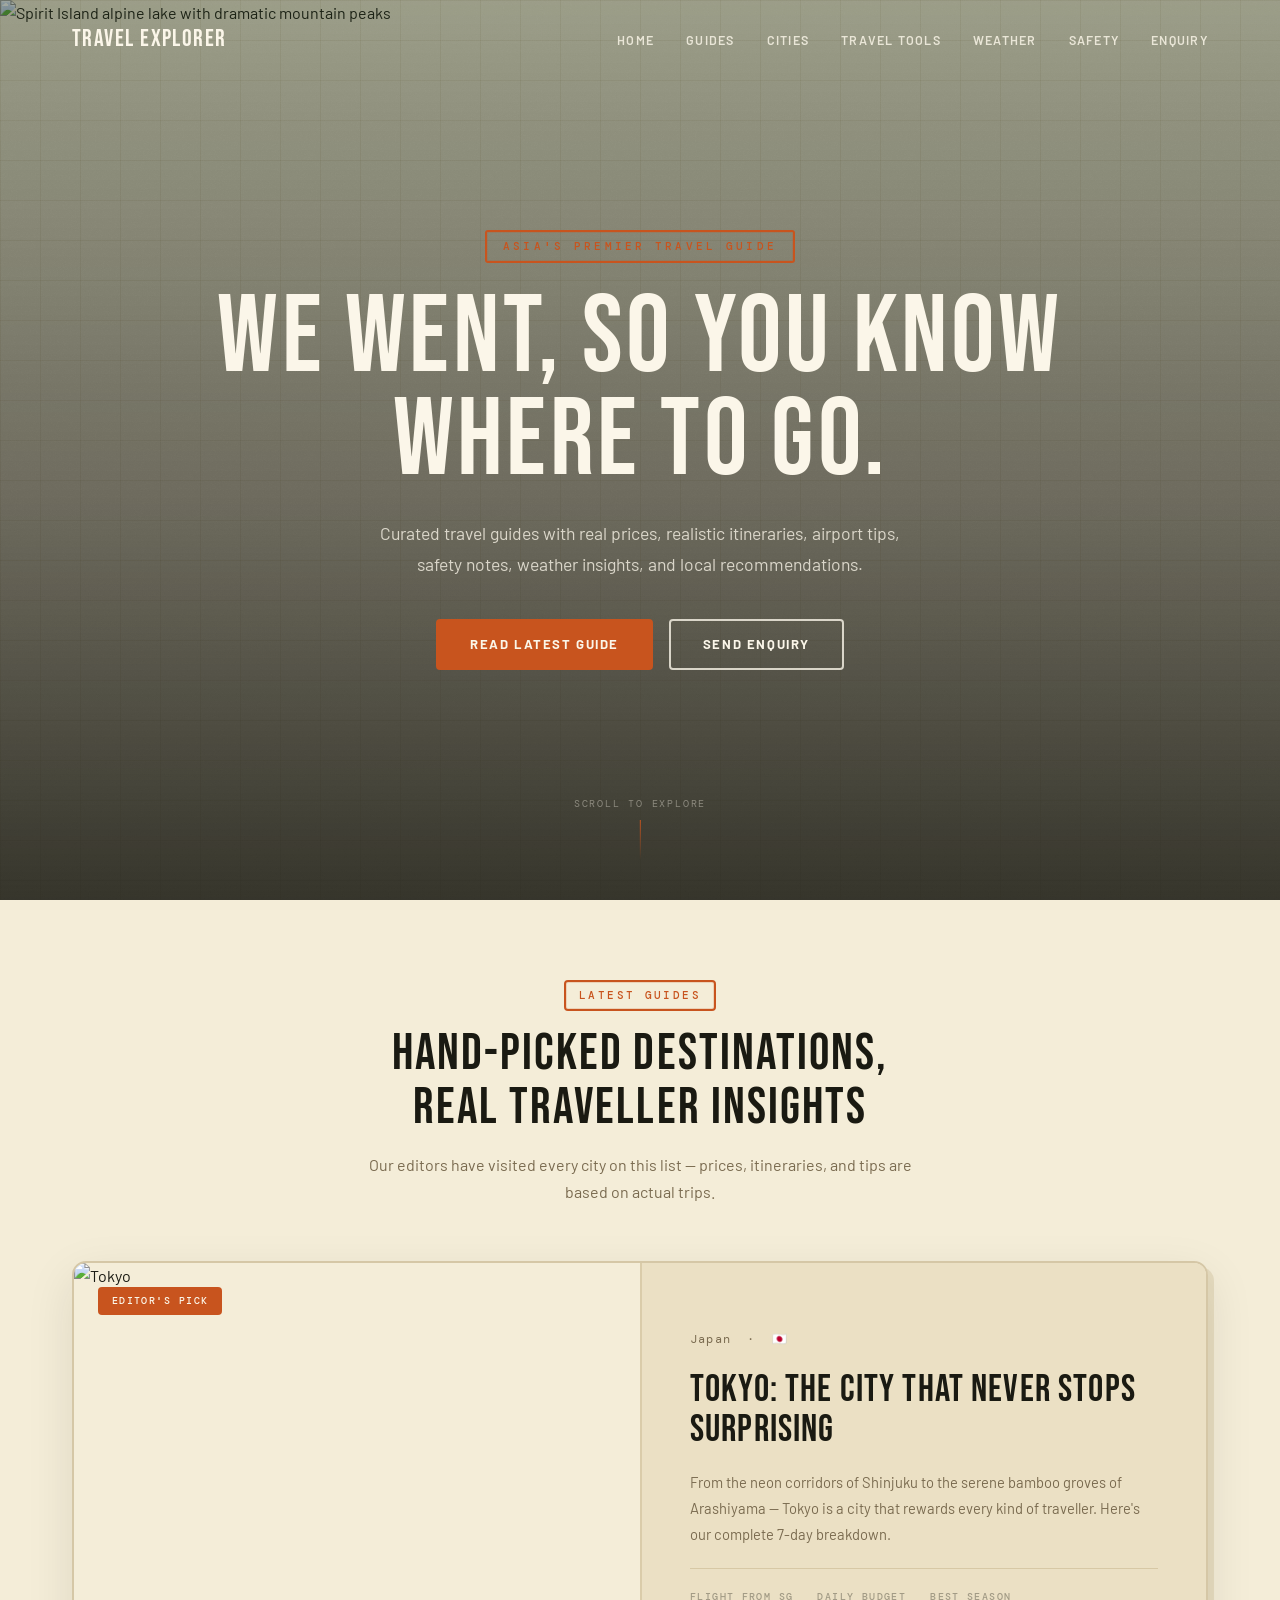
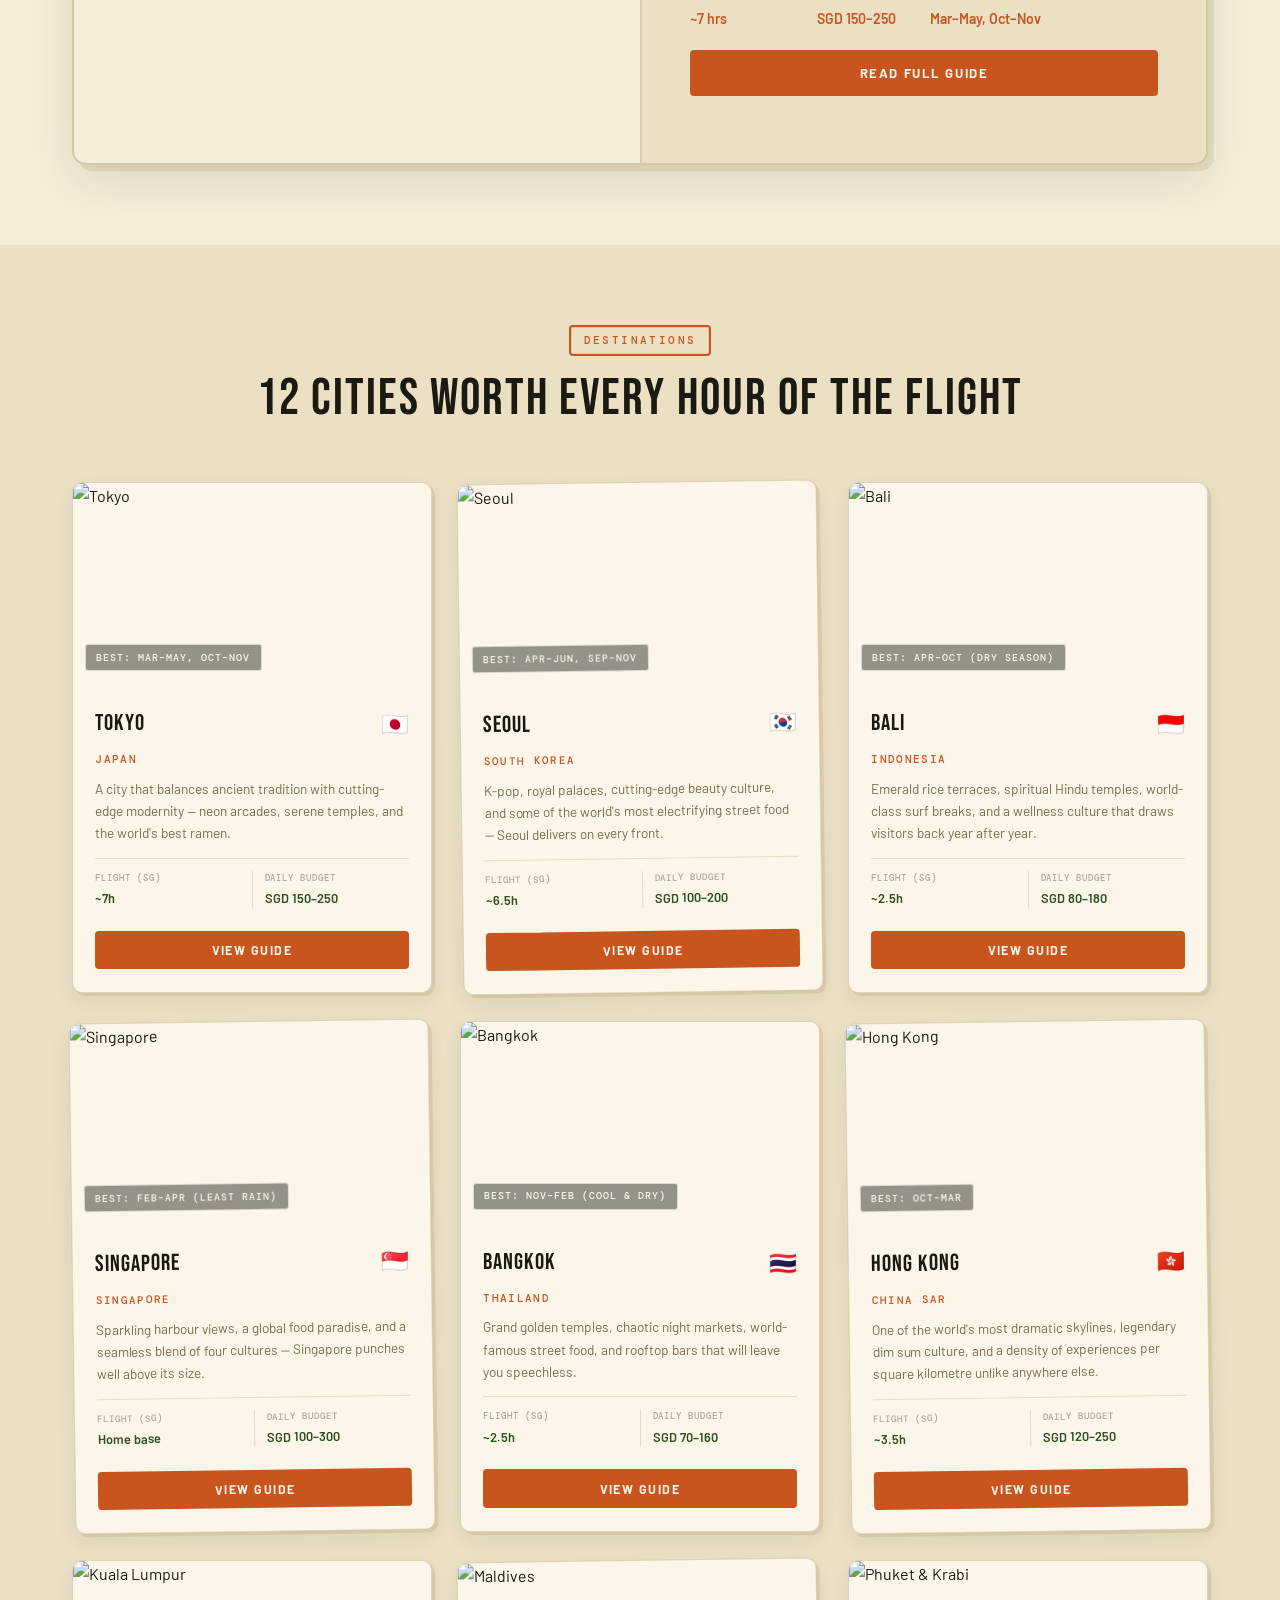
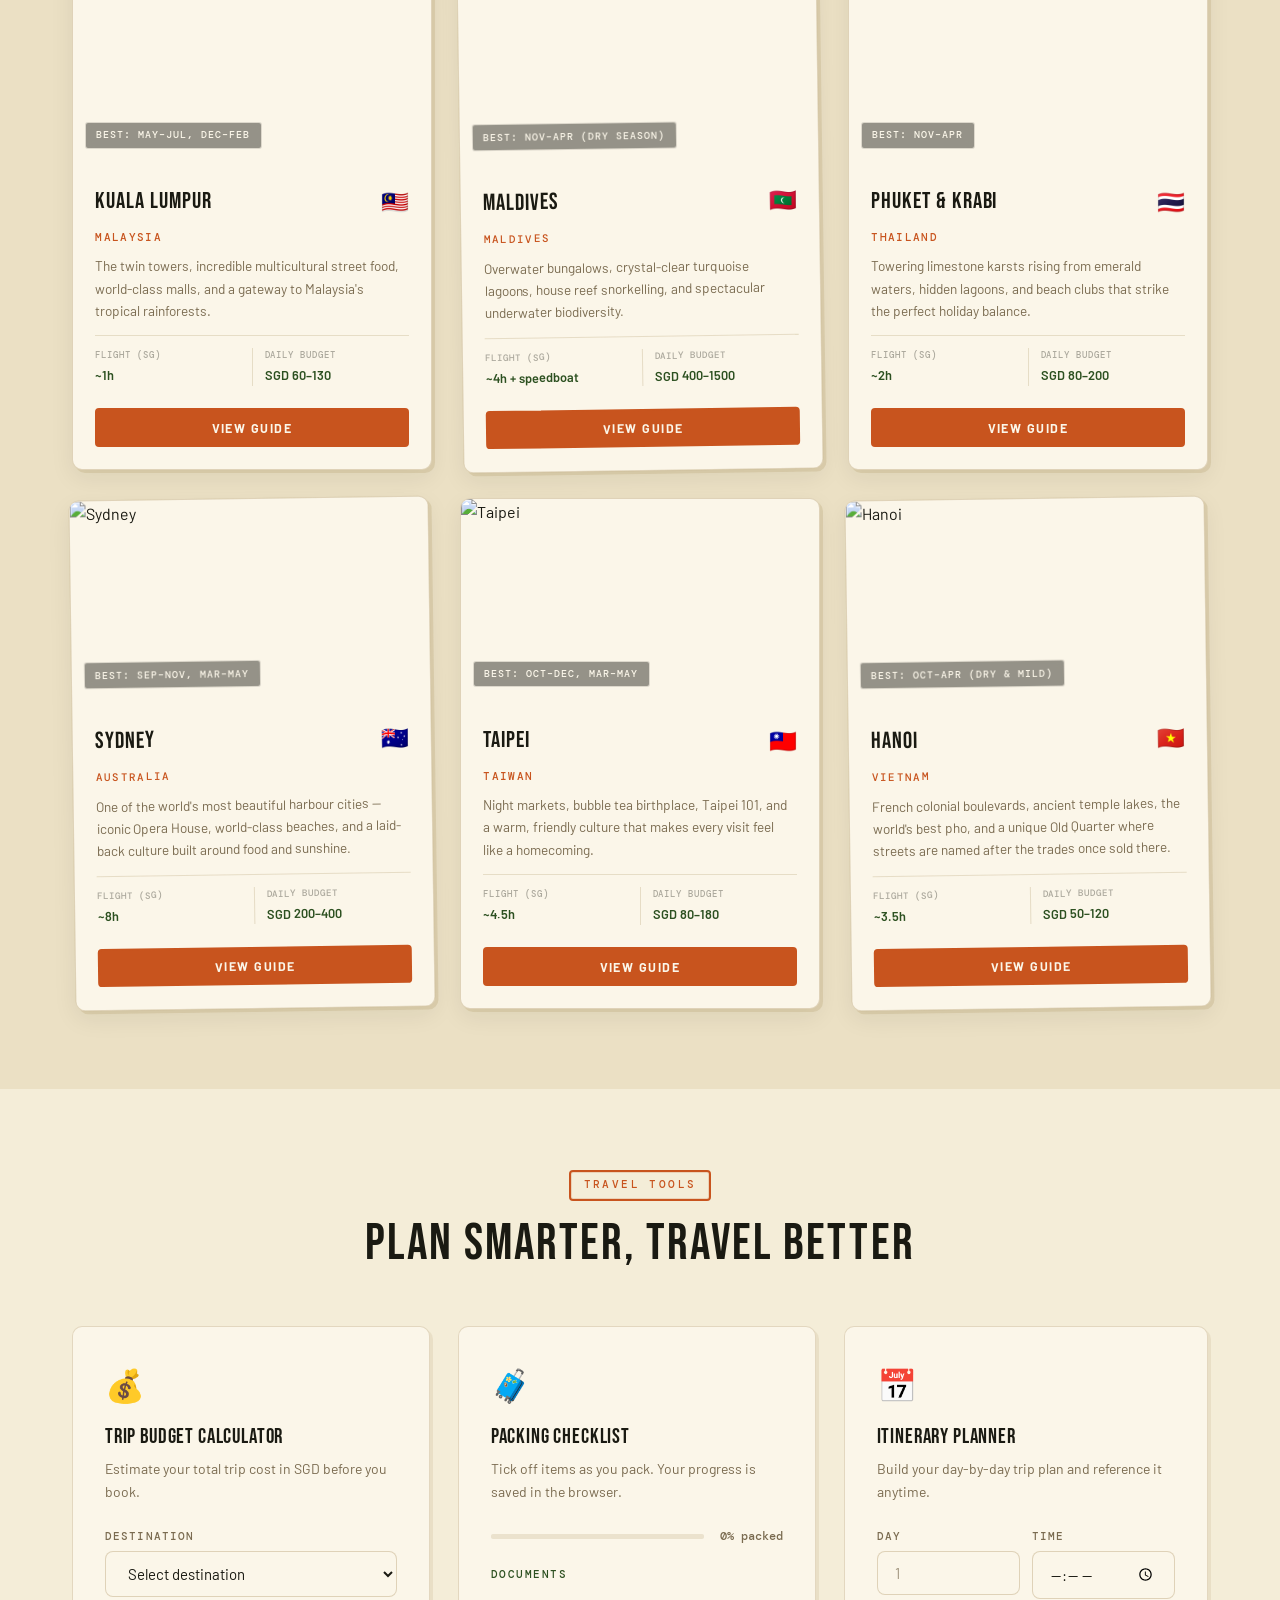
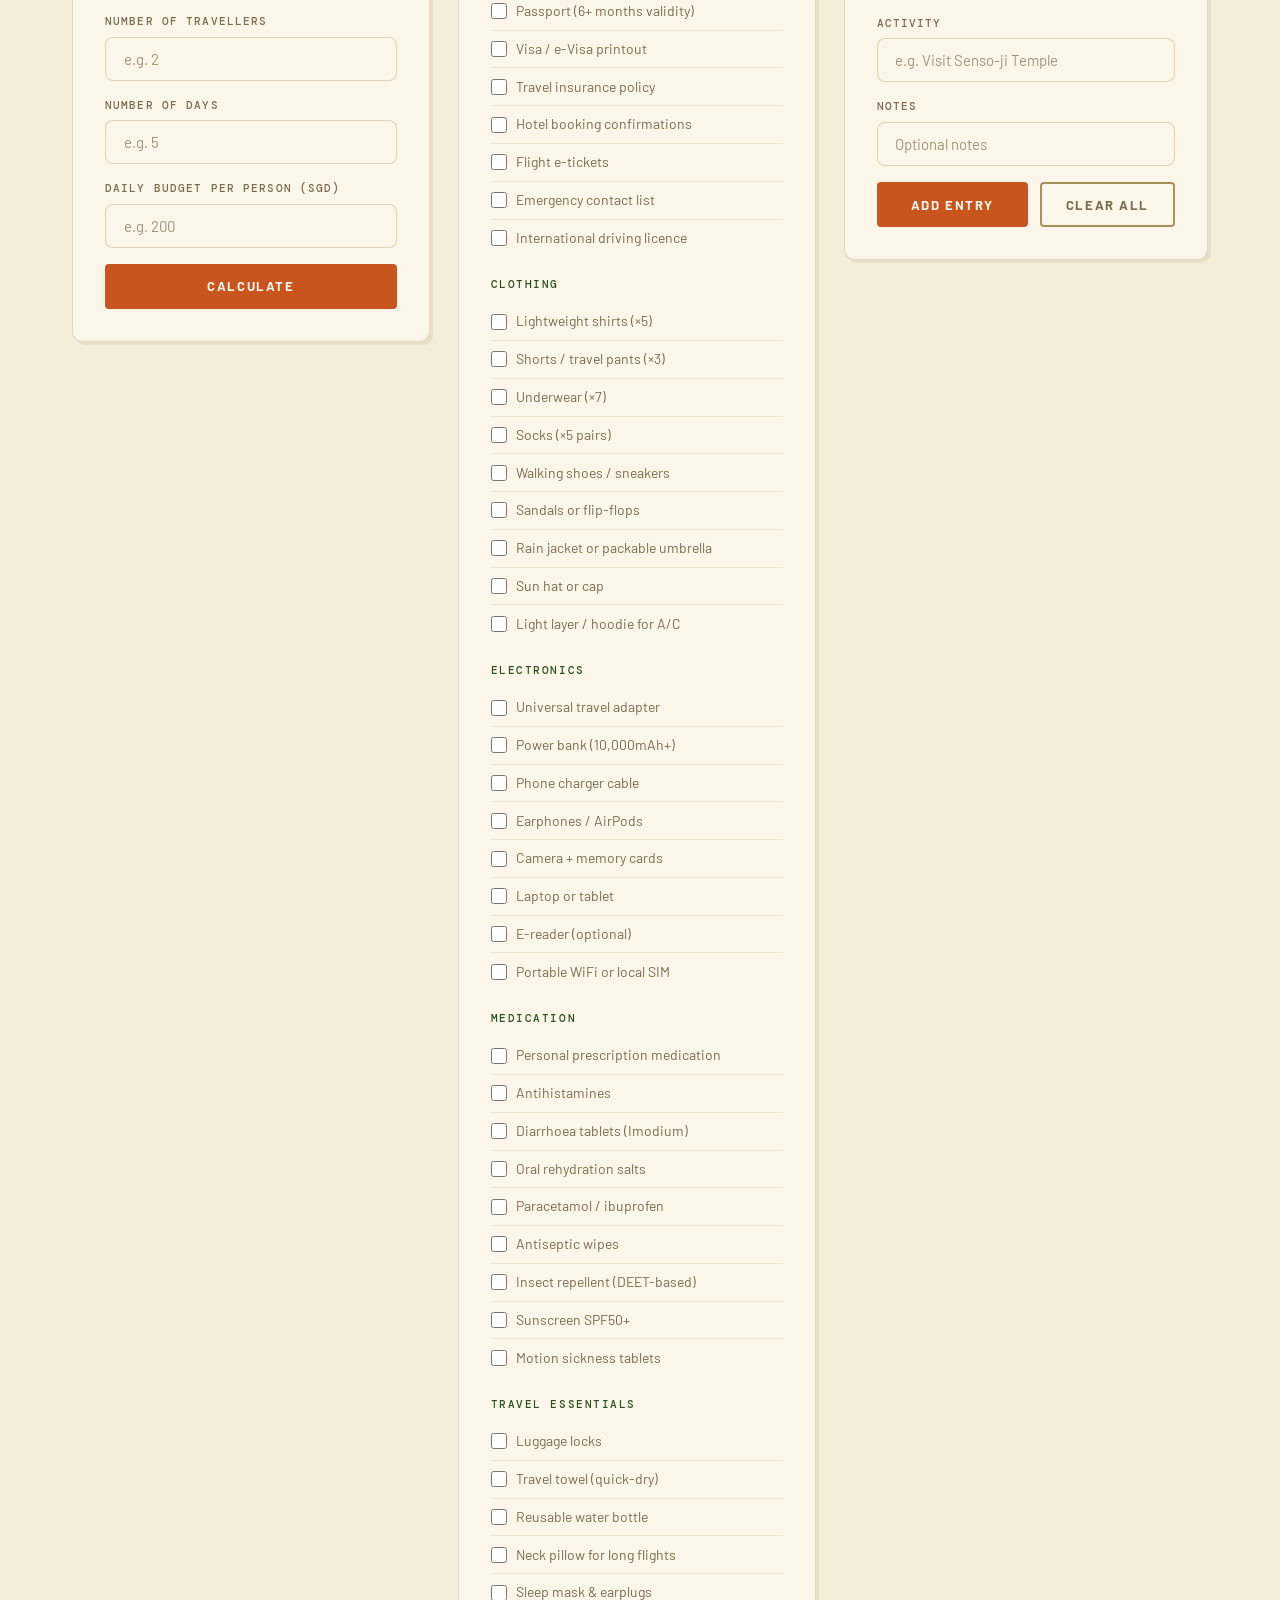
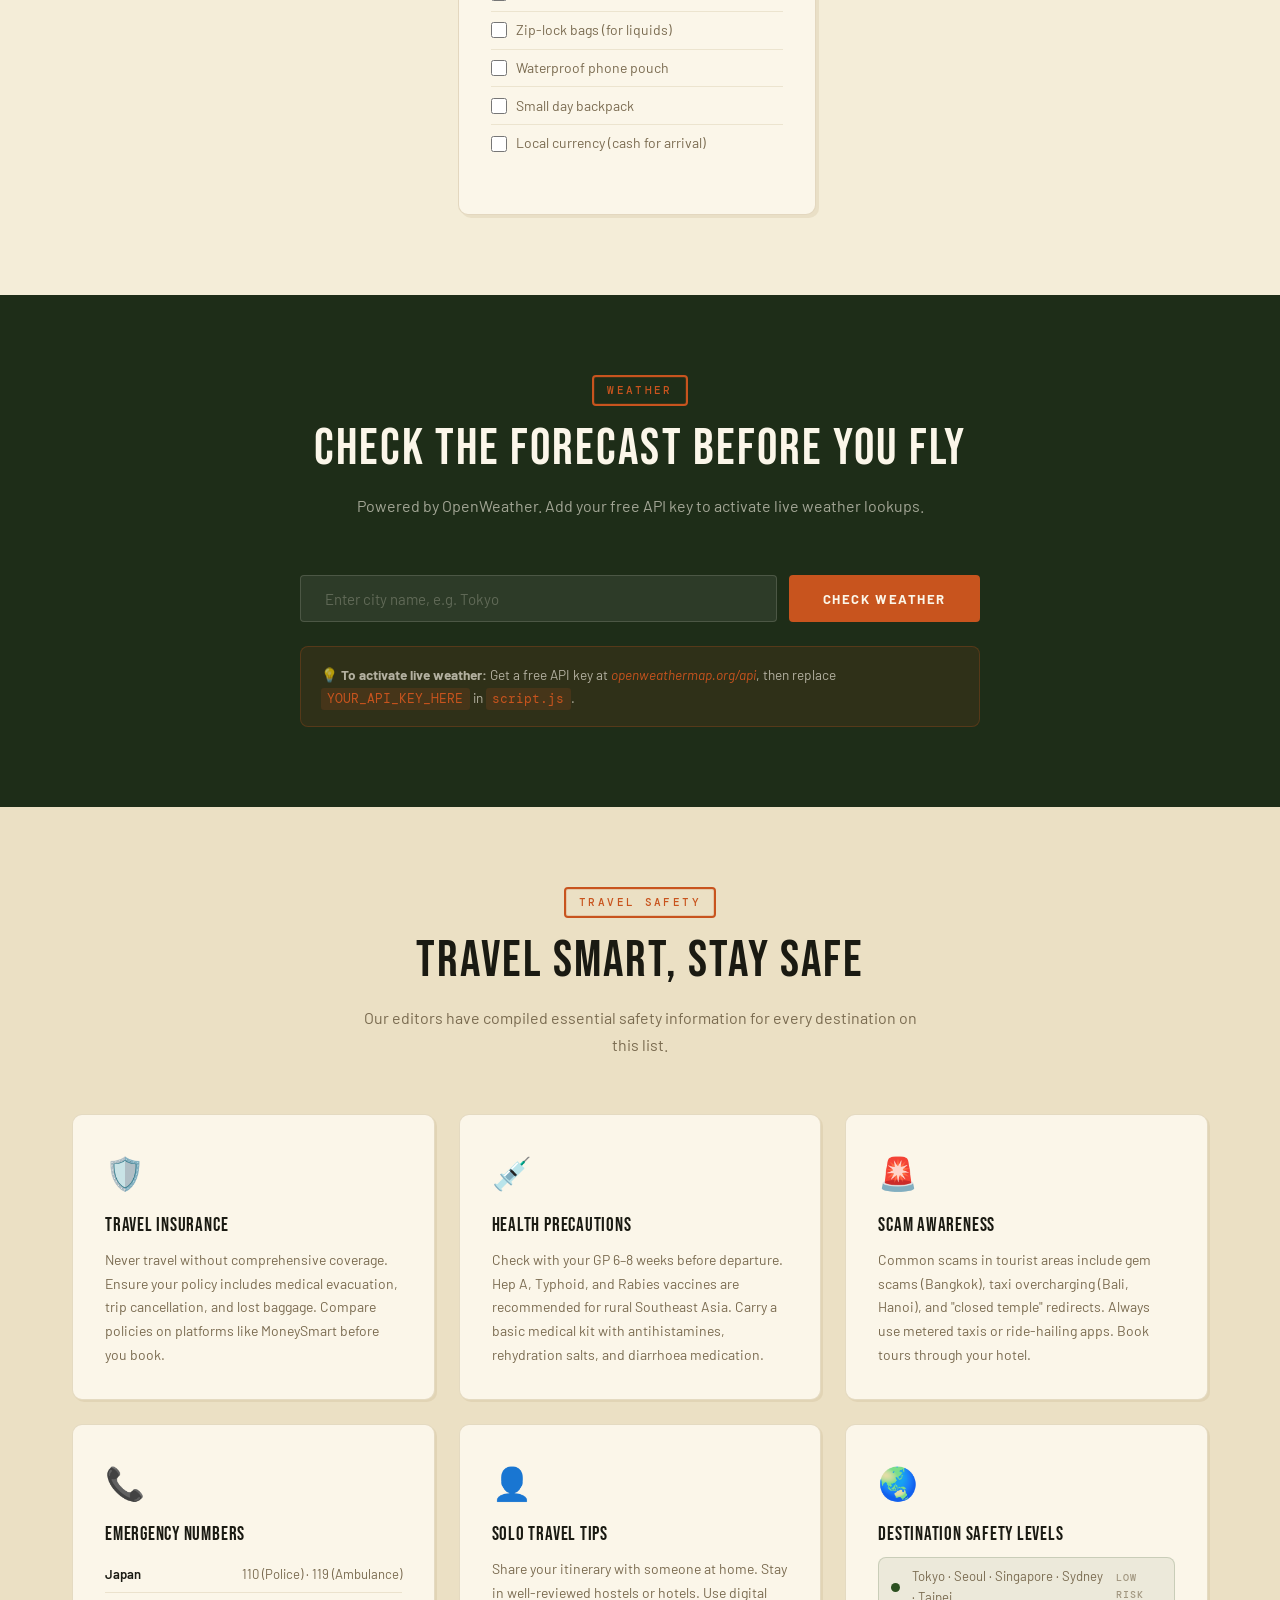
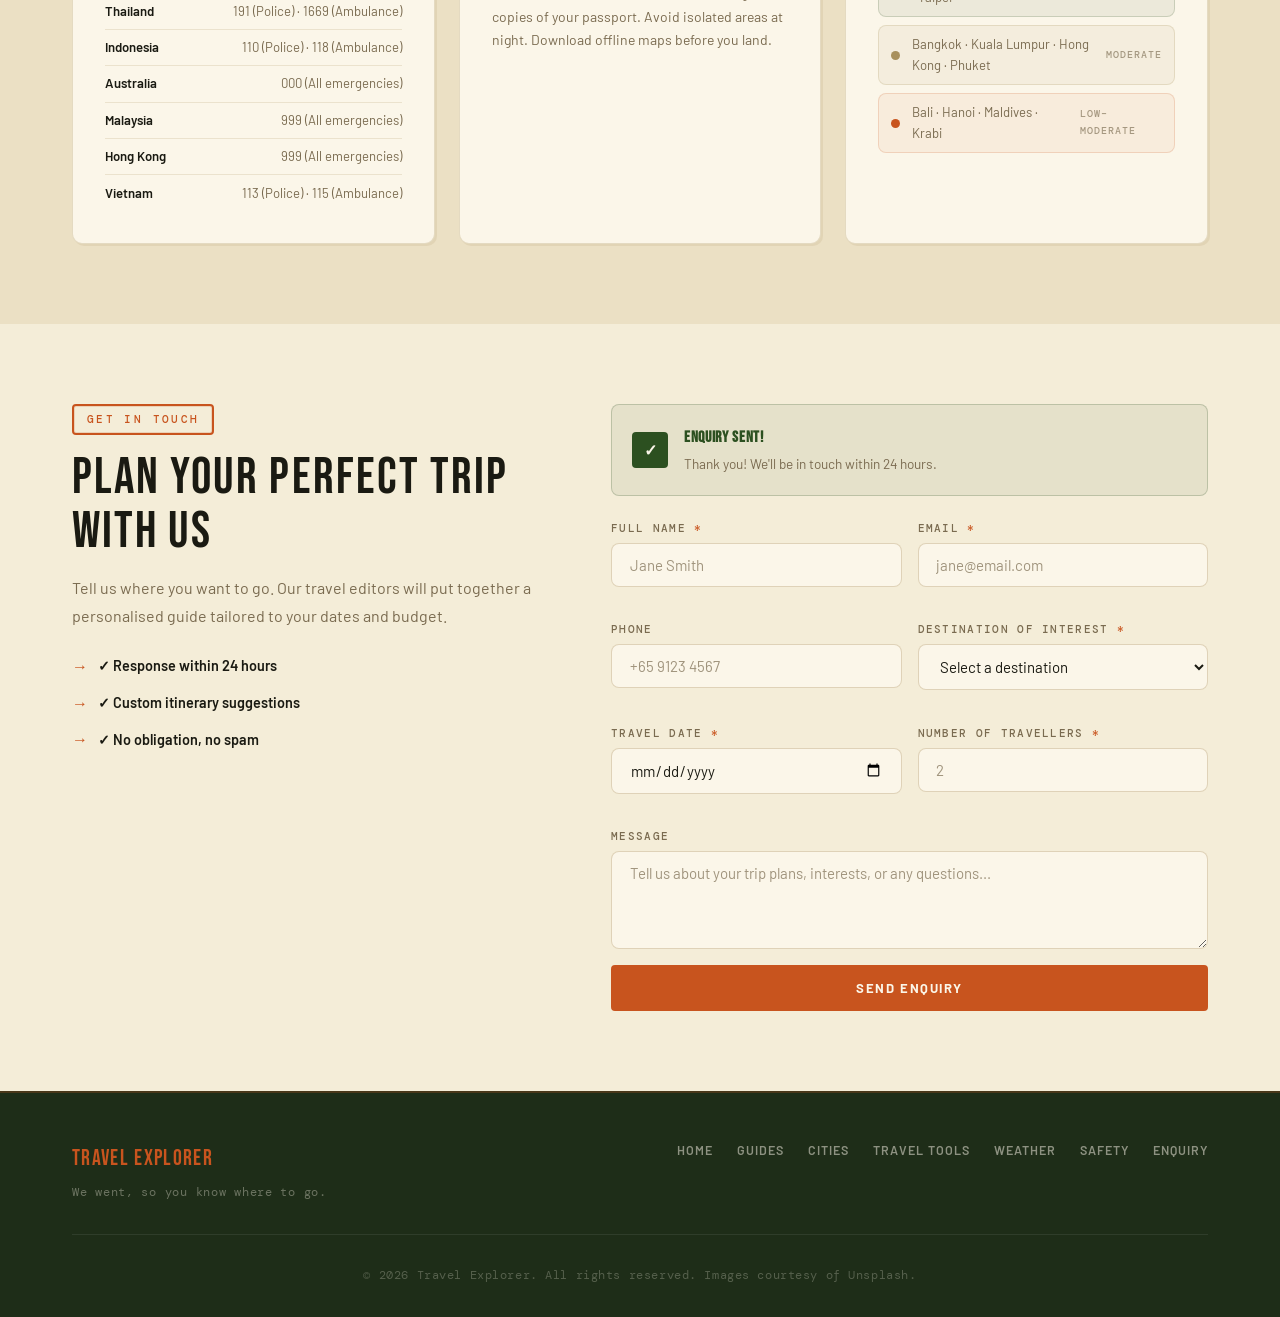
==== commit c66f51c2: "Update hero image to luxury alpine adventure landscape Replace Tokyo night cityscape with dramatic a" ====
--- a/index.html
+++ b/index.html
@@ -33,7 +33,7 @@
   <!-- ===== HERO SECTION ===== -->
   <section id="home" class="hero">
     <div class="hero-bg">
-      <img src="https://images.unsplash.com/photo-1540959733332-eab4deabeeaf?w=1800&q=85" alt="Tokyo cityscape at night" class="hero-img" />
+      <img src="https://images.unsplash.com/photo-1506905925346-21bda4d32df4?w=1800&q=85" alt="Spirit Island alpine lake with dramatic mountain peaks" class="hero-img" />
       <div class="hero-overlay"></div>
     </div>
     <div class="hero-content">
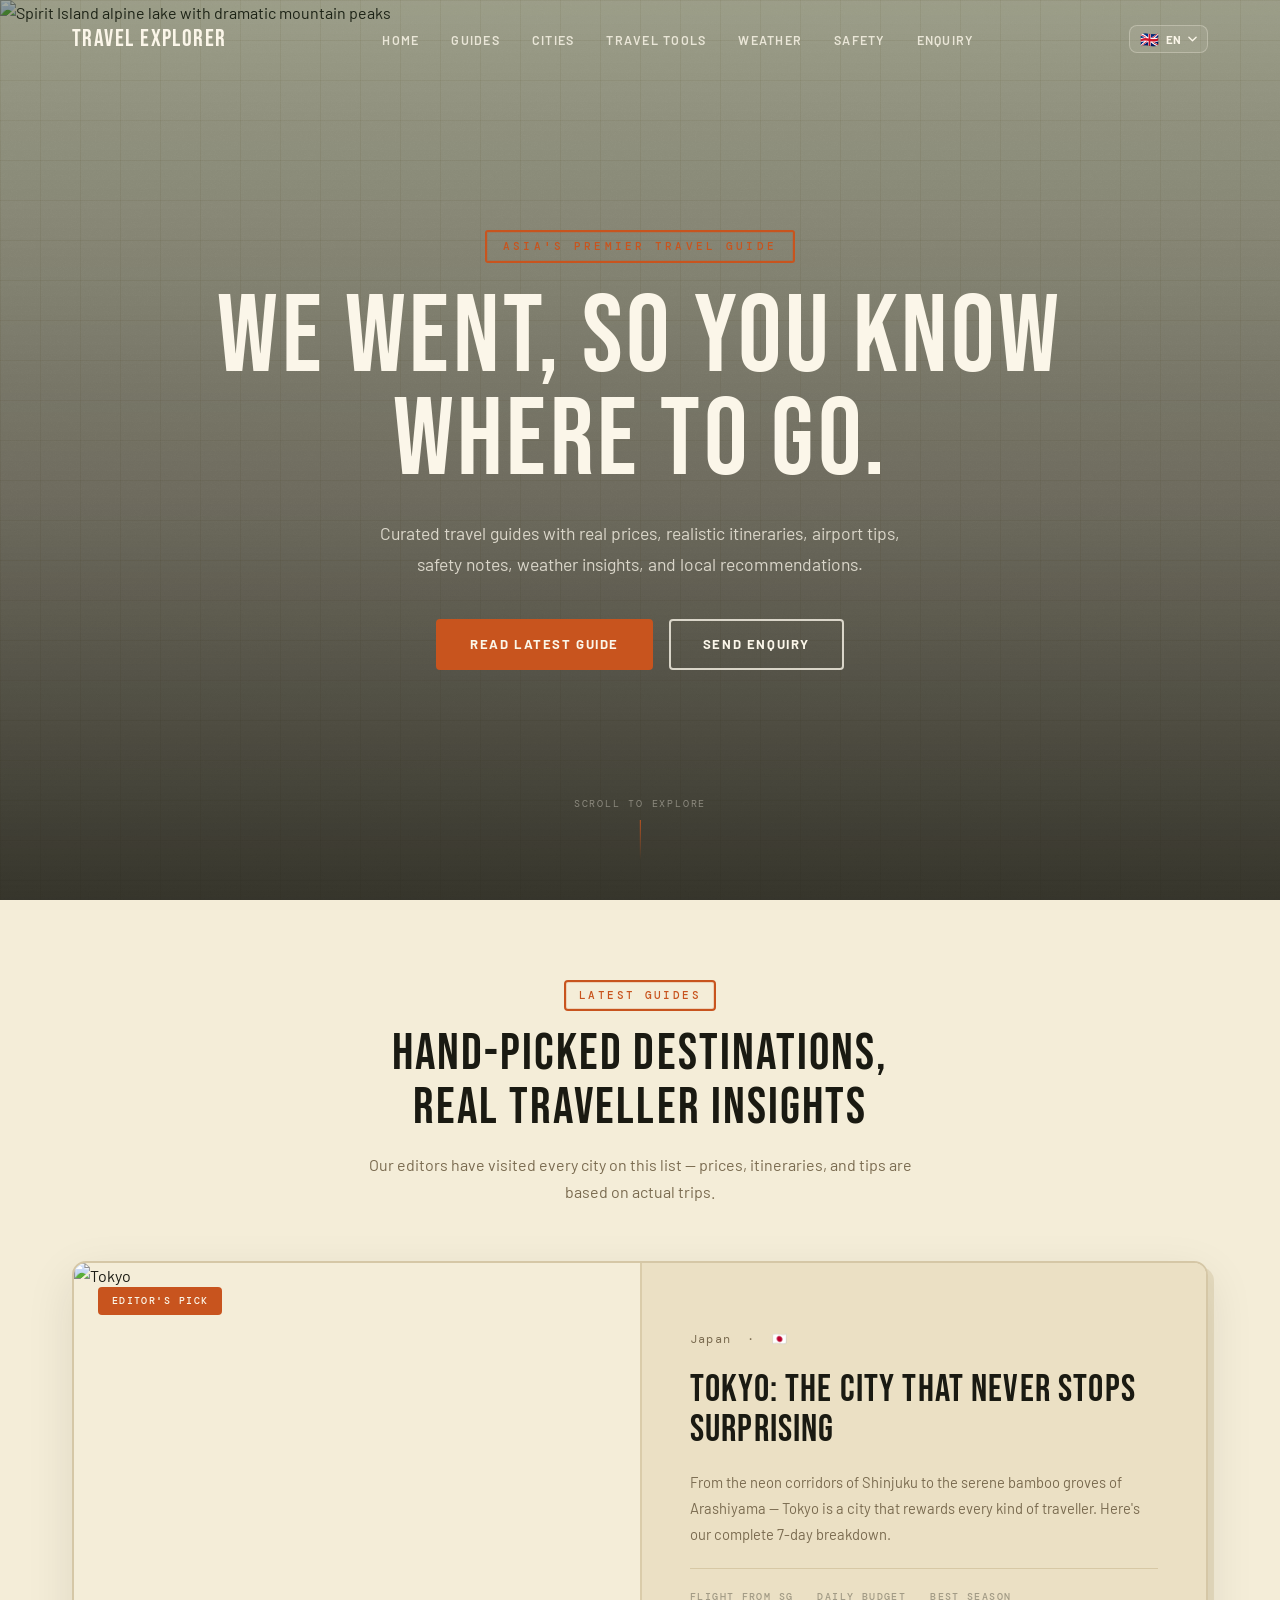
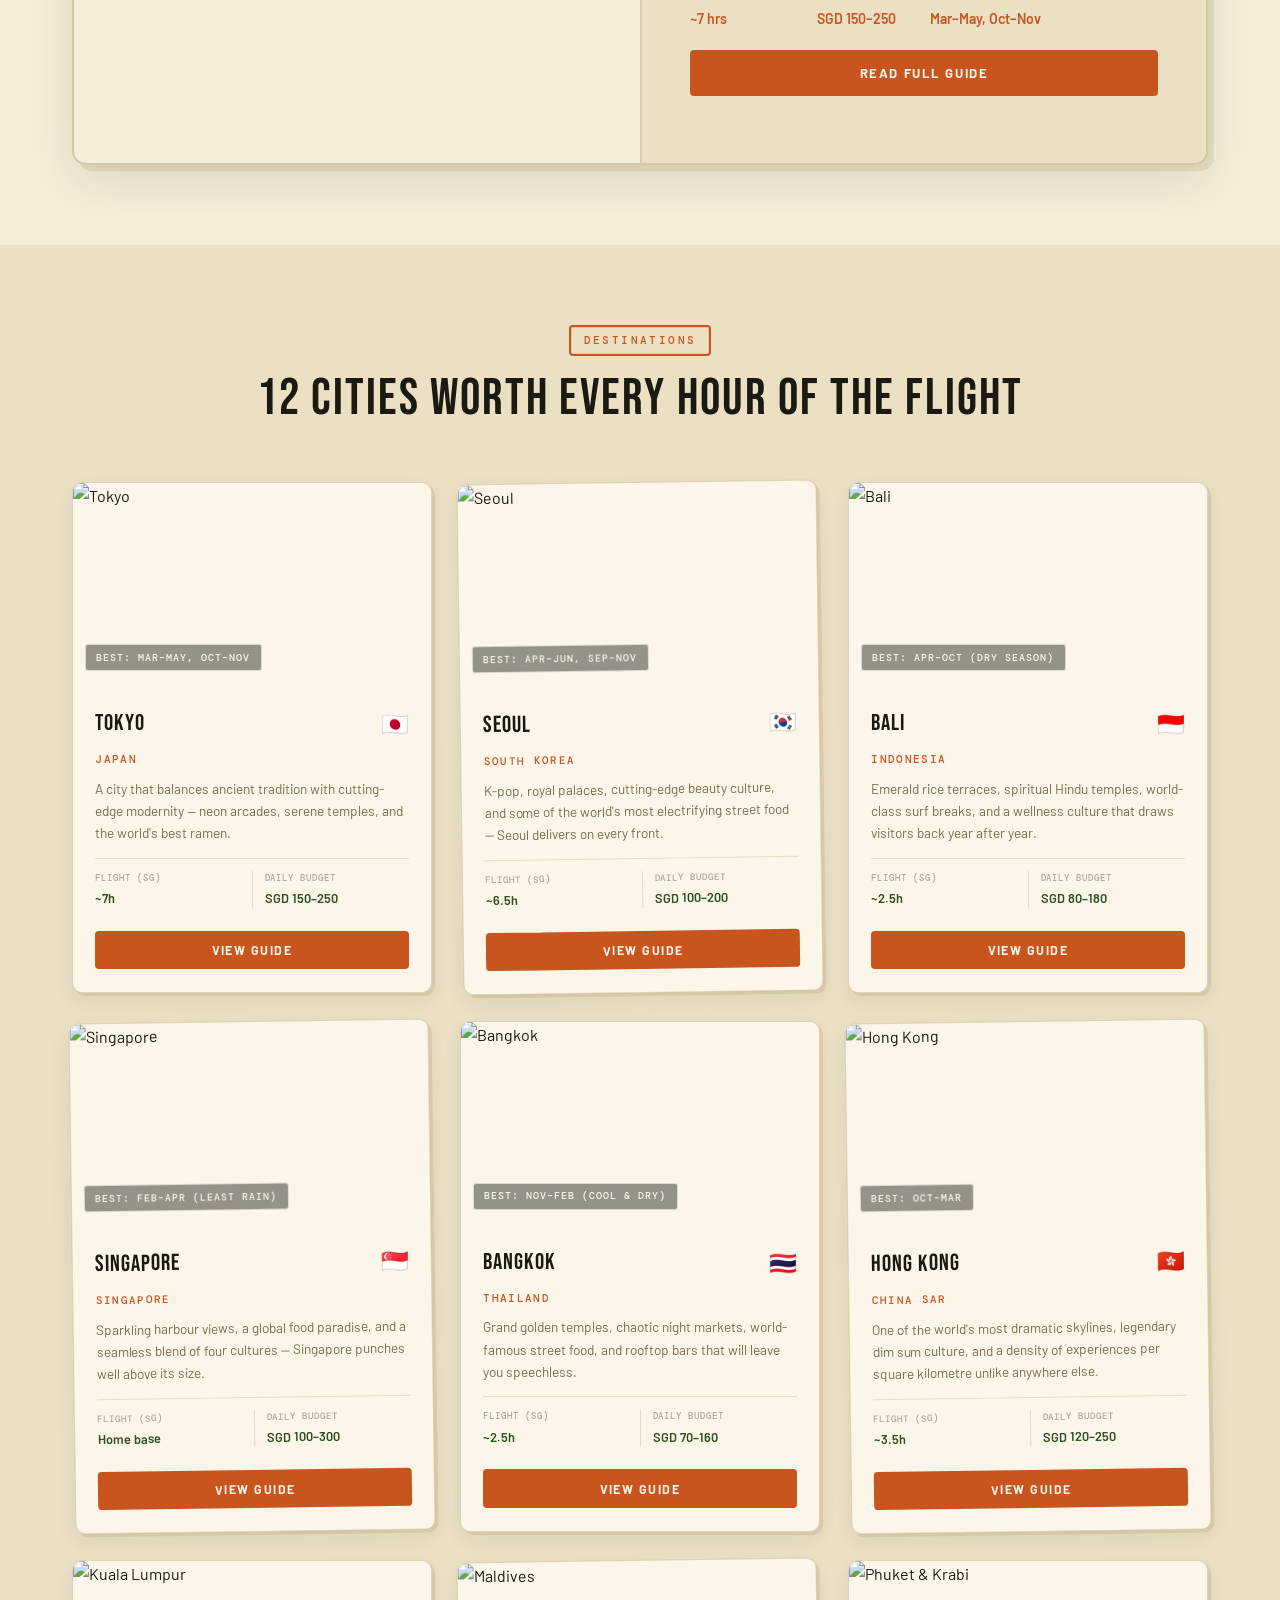
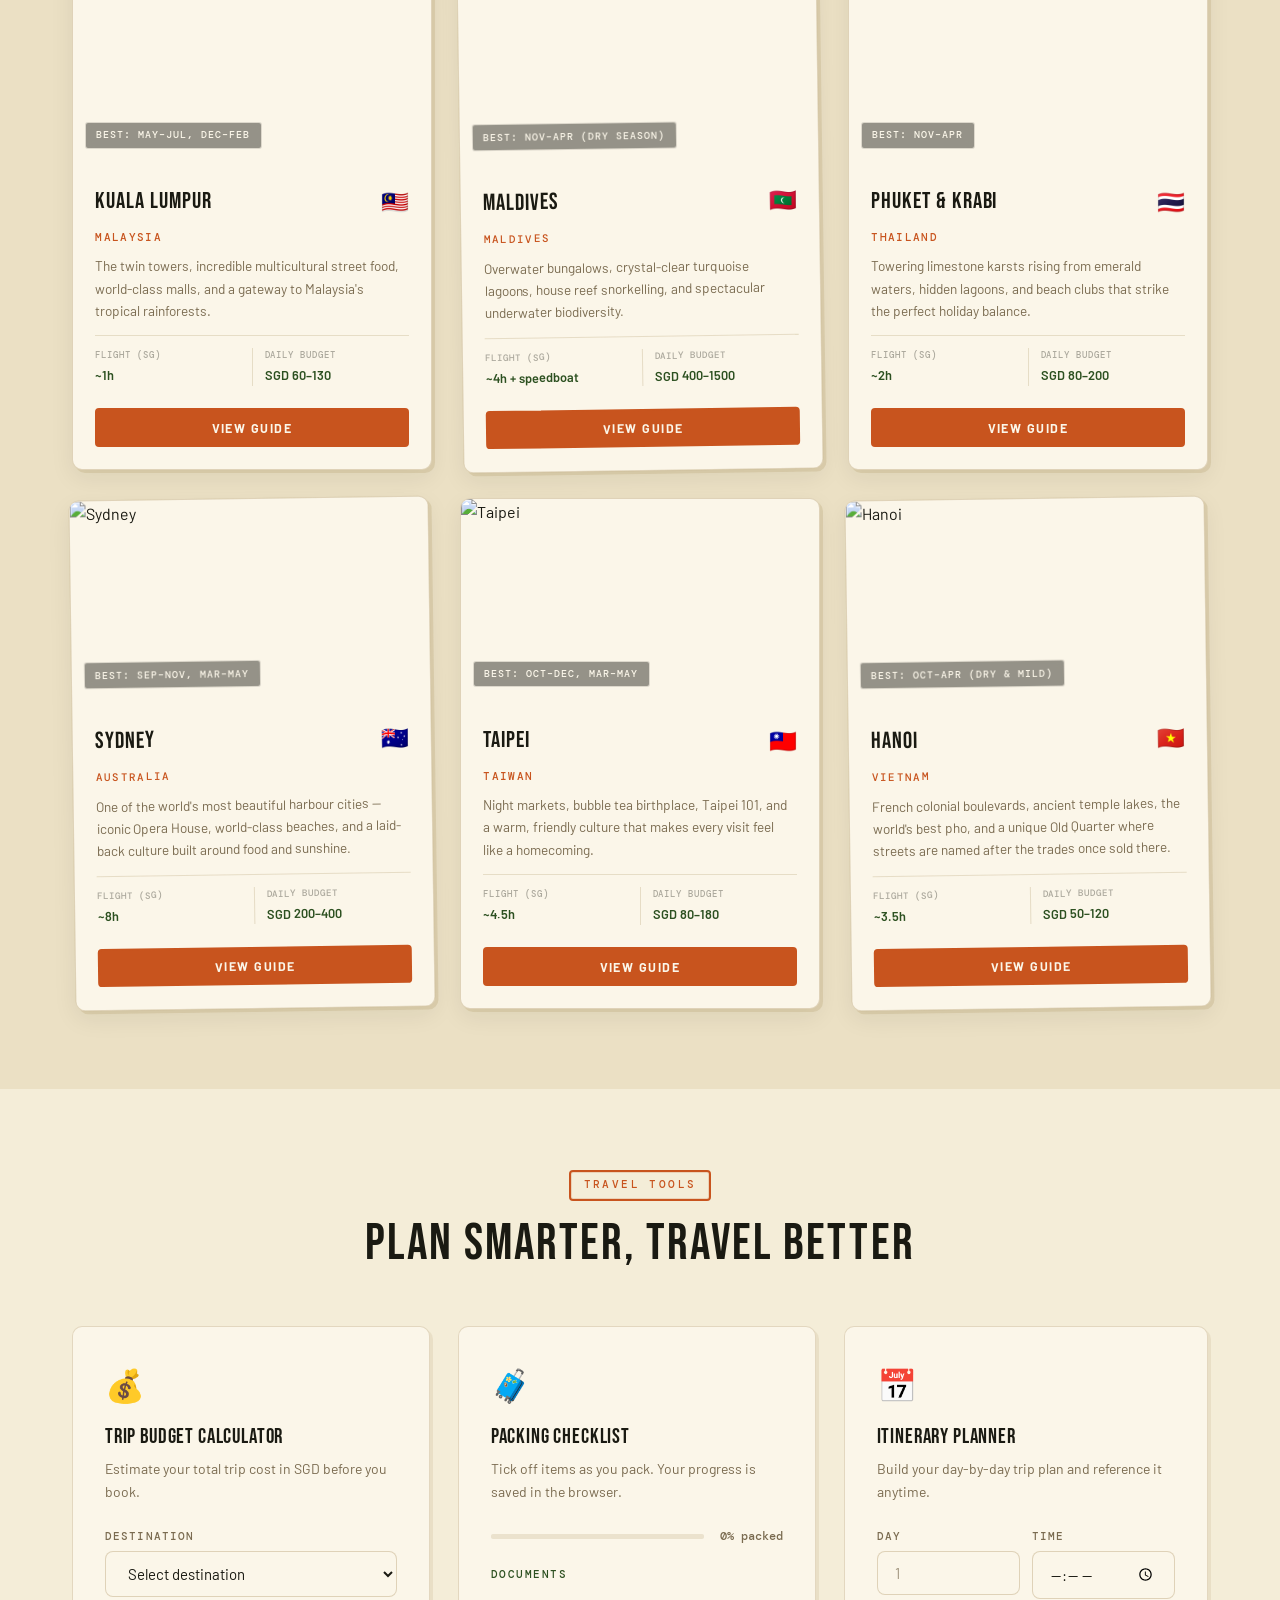
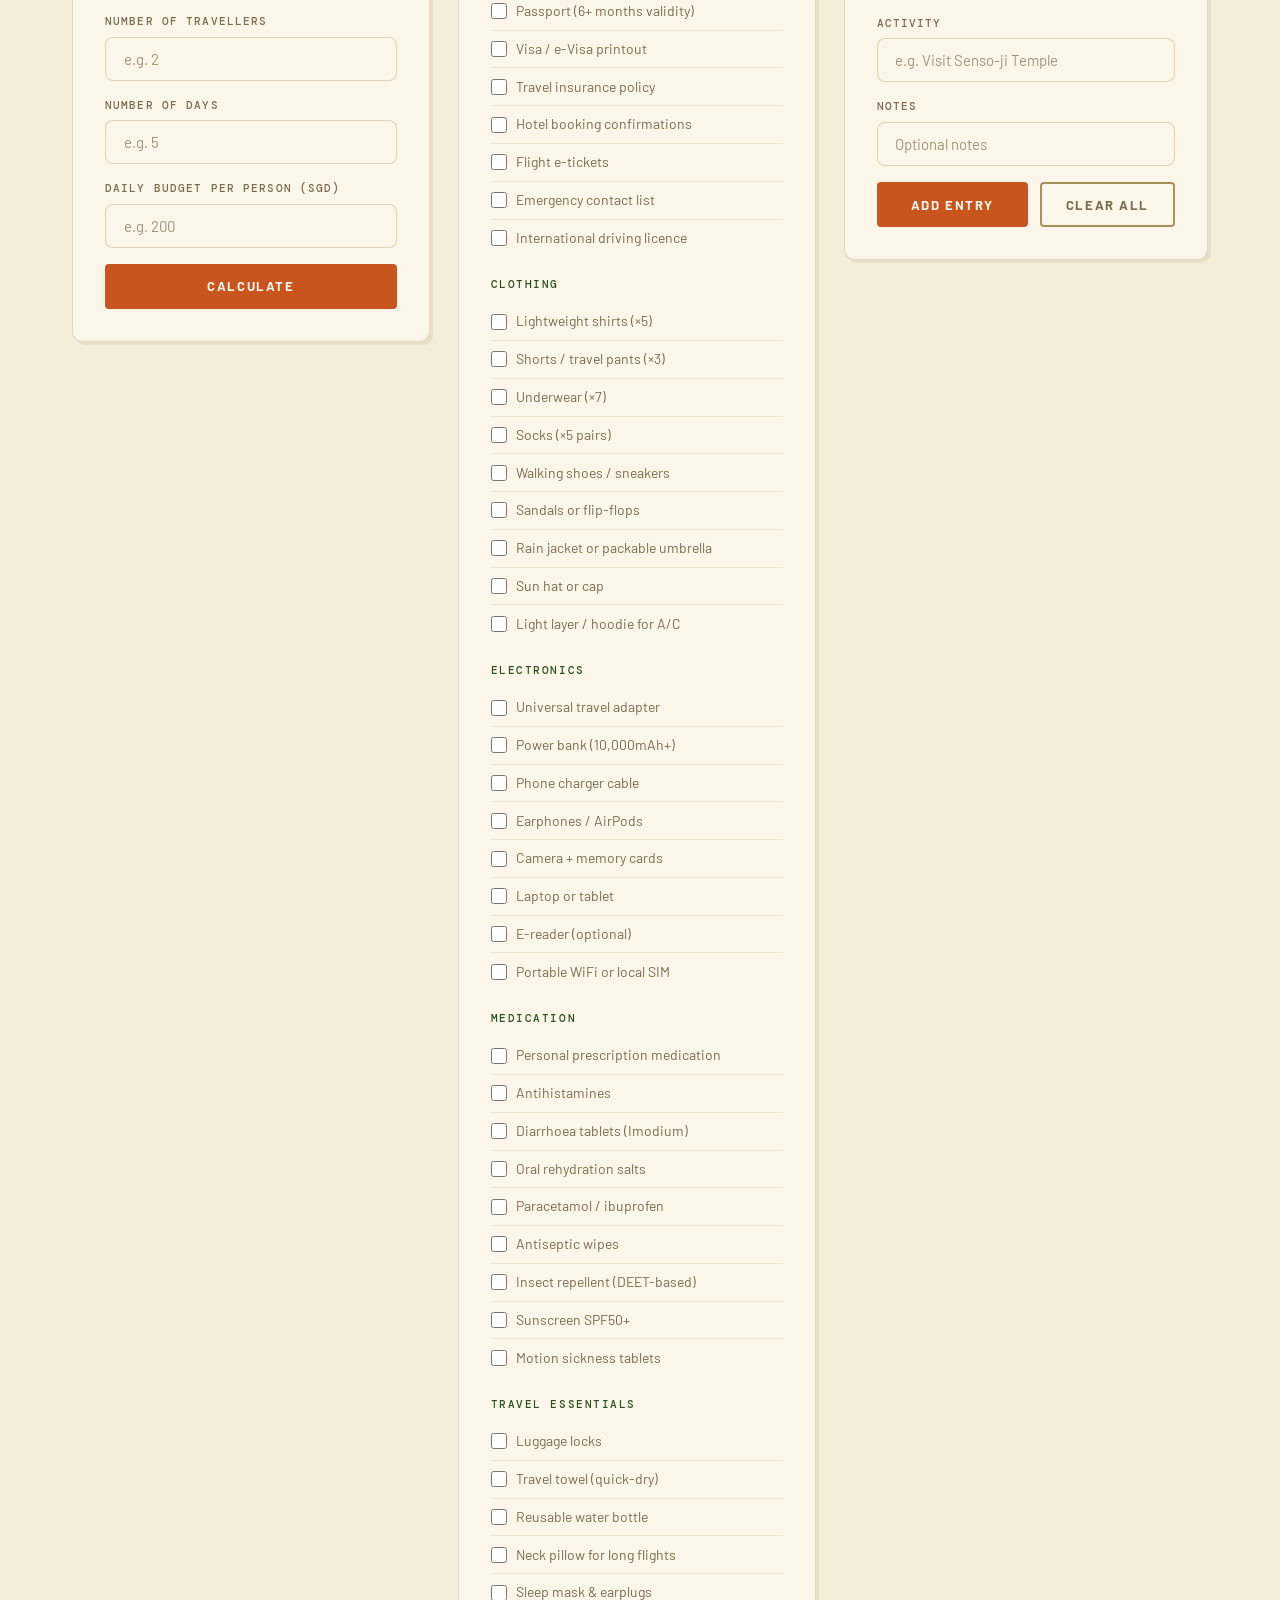
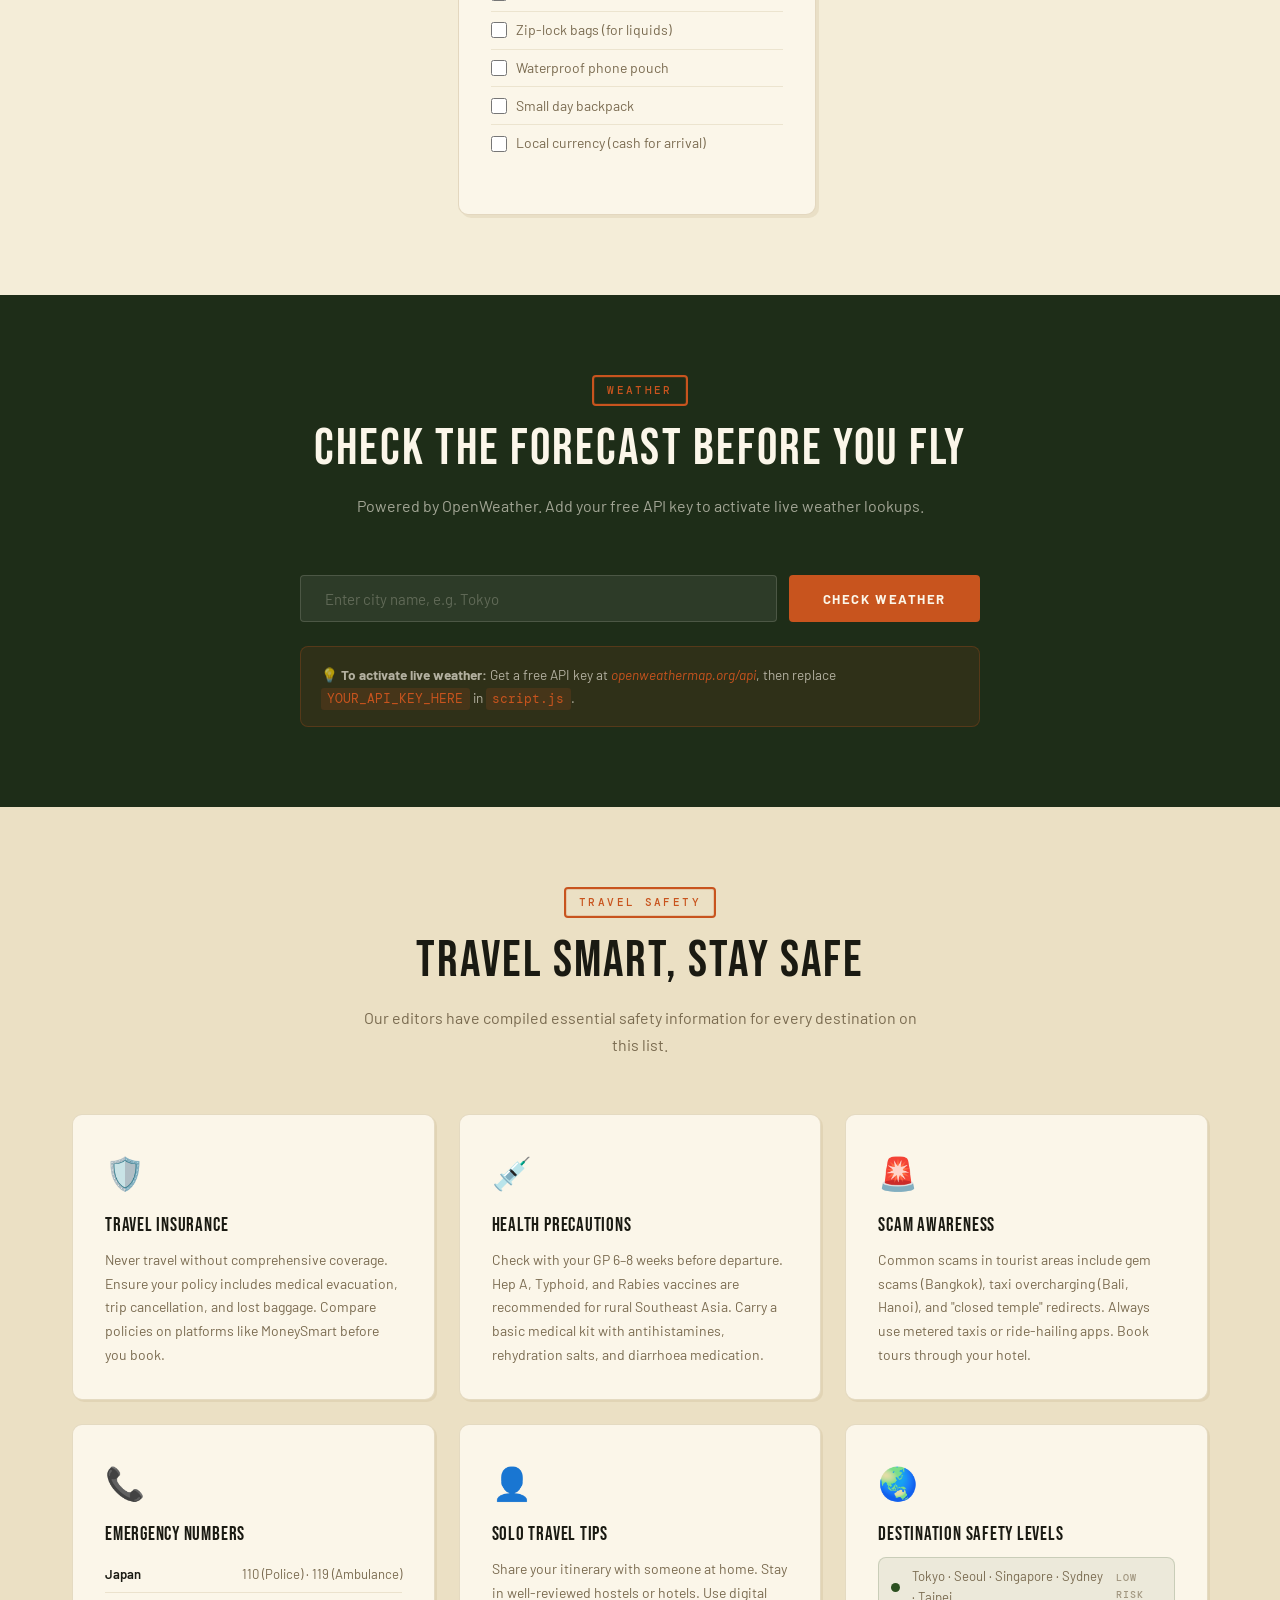
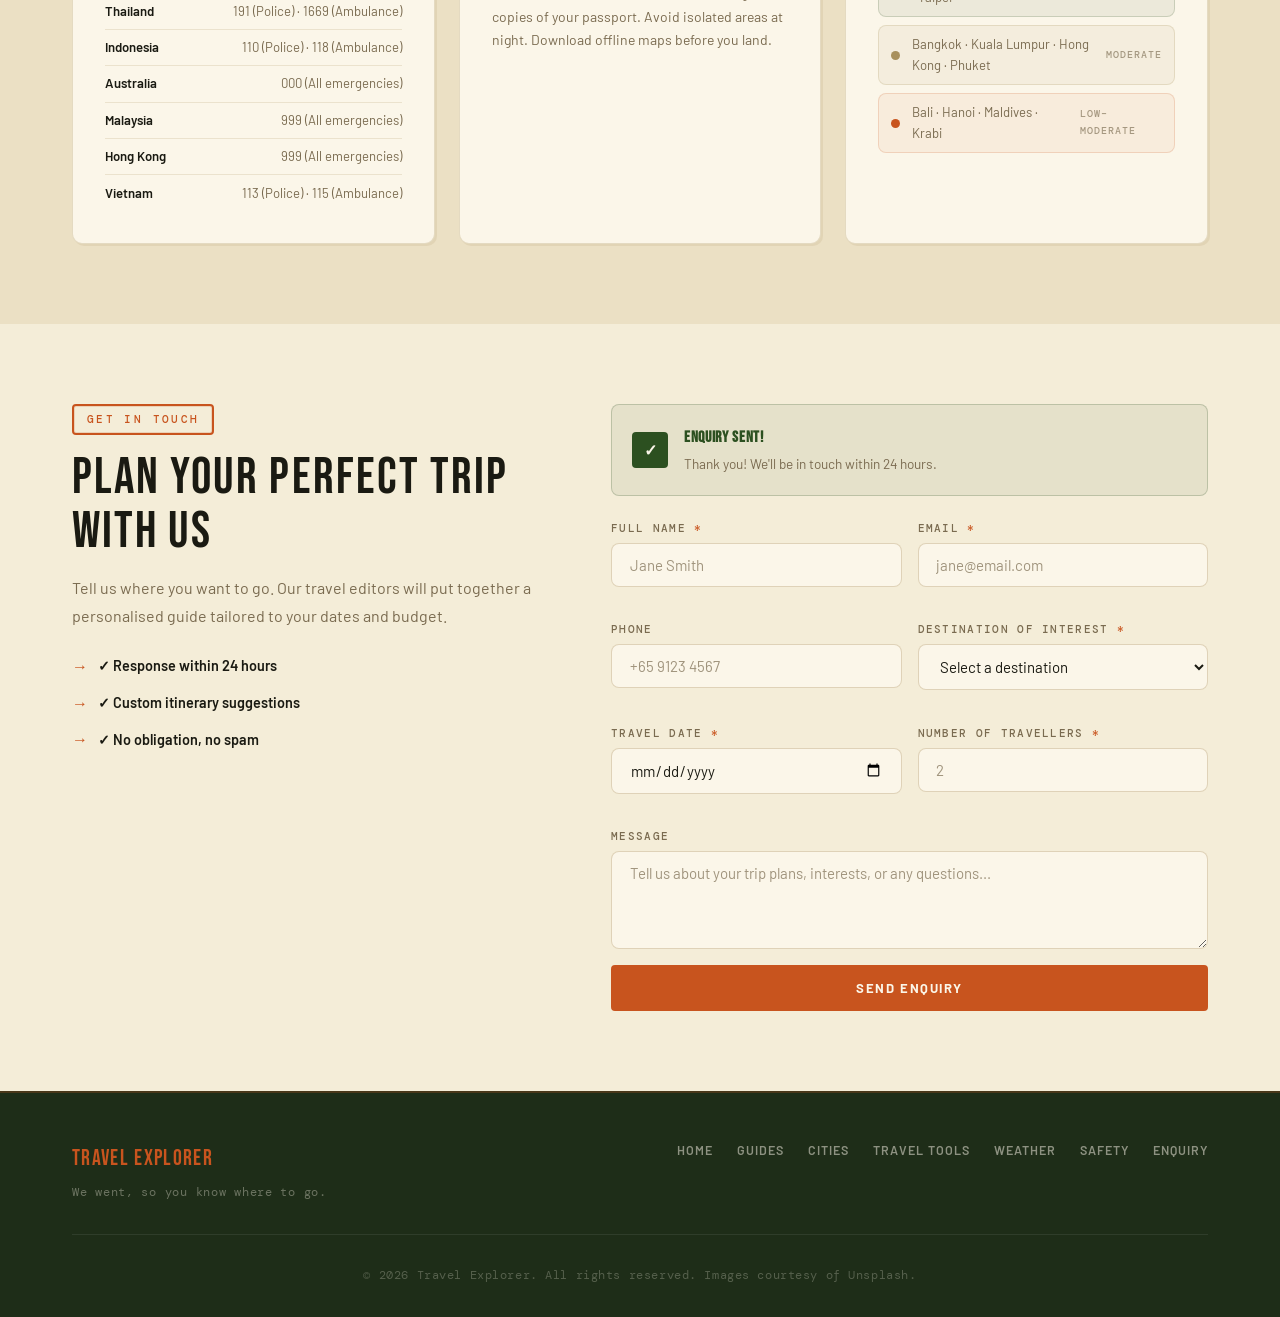
==== commit c067e0b9: "Add multi-language auto-translation system (EN/ZH/JA/KO/TH/VI) - Language selector dropdown in navba" ====
--- a/index.html
+++ b/index.html
@@ -15,18 +15,37 @@
   <nav class="navbar" id="navbar">
     <div class="nav-inner">
       <a href="#home" class="nav-logo">Travel Explorer</a>
-      <button class="hamburger" id="hamburger" aria-label="Toggle menu">
-        <span></span><span></span><span></span>
-      </button>
       <ul class="nav-links" id="navLinks">
-        <li><a href="#home">Home</a></li>
-        <li><a href="#guides">Guides</a></li>
-        <li><a href="#cities">Cities</a></li>
-        <li><a href="#tools">Travel Tools</a></li>
-        <li><a href="#weather">Weather</a></li>
-        <li><a href="#safety">Safety</a></li>
-        <li><a href="#enquiry">Enquiry</a></li>
+        <li><a href="#home" data-i18n="nav-home">Home</a></li>
+        <li><a href="#guides" data-i18n="nav-guides">Guides</a></li>
+        <li><a href="#cities" data-i18n="nav-cities">Cities</a></li>
+        <li><a href="#tools" data-i18n="nav-tools">Travel Tools</a></li>
+        <li><a href="#weather" data-i18n="nav-weather">Weather</a></li>
+        <li><a href="#safety" data-i18n="nav-safety">Safety</a></li>
+        <li><a href="#enquiry" data-i18n="nav-enquiry">Enquiry</a></li>
       </ul>
+      <div class="nav-right">
+        <div class="lang-selector" id="langSelector">
+          <button class="lang-btn" id="langBtn" aria-label="Select language">
+            <span class="lang-btn-flag" id="langBtnFlag">🇬🇧</span>
+            <span class="lang-btn-code" id="langBtnCode">EN</span>
+            <svg class="lang-caret" viewBox="0 0 10 6" fill="none" aria-hidden="true">
+              <path d="M1 1l4 4 4-4" stroke="currentColor" stroke-width="1.5" stroke-linecap="round" stroke-linejoin="round"/>
+            </svg>
+          </button>
+          <ul class="lang-dropdown" id="langDropdown">
+            <li data-lang="en" data-flag="🇬🇧" data-label="EN"><span class="lang-flag">🇬🇧</span>English</li>
+            <li data-lang="zh" data-flag="🇨🇳" data-label="ZH"><span class="lang-flag">🇨🇳</span>中文</li>
+            <li data-lang="ja" data-flag="🇯🇵" data-label="JA"><span class="lang-flag">🇯🇵</span>日本語</li>
+            <li data-lang="ko" data-flag="🇰🇷" data-label="KO"><span class="lang-flag">🇰🇷</span>한국어</li>
+            <li data-lang="th" data-flag="🇹🇭" data-label="TH"><span class="lang-flag">🇹🇭</span>ไทย</li>
+            <li data-lang="vi" data-flag="🇻🇳" data-label="VI"><span class="lang-flag">🇻🇳</span>Tiếng Việt</li>
+          </ul>
+        </div>
+        <button class="hamburger" id="hamburger" aria-label="Toggle menu">
+          <span></span><span></span><span></span>
+        </button>
+      </div>
     </div>
   </nav>
 
@@ -37,16 +56,16 @@
       <div class="hero-overlay"></div>
     </div>
     <div class="hero-content">
-      <p class="hero-eyebrow">Asia's Premier Travel Guide</p>
-      <h1 class="hero-headline">We went, so you know<br>where to go.</h1>
-      <p class="hero-sub">Curated travel guides with real prices, realistic itineraries, airport tips, safety notes, weather insights, and local recommendations.</p>
+      <p class="hero-eyebrow" data-i18n="hero-eyebrow">Asia's Premier Travel Guide</p>
+      <h1 class="hero-headline" data-i18n-html="hero-headline">We went, so you know<br>where to go.</h1>
+      <p class="hero-sub" data-i18n="hero-sub">Curated travel guides with real prices, realistic itineraries, airport tips, safety notes, weather insights, and local recommendations.</p>
       <div class="hero-ctas">
-        <a href="#guides" class="btn btn-primary">Read Latest Guide</a>
-        <a href="#enquiry" class="btn btn-outline">Send Enquiry</a>
+        <a href="#guides" class="btn btn-primary" data-i18n="hero-cta1">Read Latest Guide</a>
+        <a href="#enquiry" class="btn btn-outline" data-i18n="hero-cta2">Send Enquiry</a>
       </div>
     </div>
     <div class="hero-scroll-hint">
-      <span>Scroll to explore</span>
+      <span data-i18n="hero-scroll">Scroll to explore</span>
       <div class="scroll-line"></div>
     </div>
   </section>
@@ -55,26 +74,26 @@
   <section id="guides" class="section guides-section">
     <div class="container">
       <div class="section-header">
-        <p class="section-label">Latest Guides</p>
-        <h2 class="section-title">Hand-picked destinations,<br>real traveller insights</h2>
-        <p class="section-sub">Our editors have visited every city on this list — prices, itineraries, and tips are based on actual trips.</p>
+        <p class="section-label" data-i18n="guides-label">Latest Guides</p>
+        <h2 class="section-title" data-i18n-html="guides-title">Hand-picked destinations,<br>real traveller insights</h2>
+        <p class="section-sub" data-i18n="guides-sub">Our editors have visited every city on this list — prices, itineraries, and tips are based on actual trips.</p>
       </div>
 
       <div class="featured-guide reveal">
         <div class="featured-guide-img">
           <img src="https://images.unsplash.com/photo-1540959733332-eab4deabeeaf?w=1200&q=80" alt="Tokyo" />
-          <div class="featured-badge">Editor's Pick</div>
+          <div class="featured-badge" data-i18n="featured-badge">Editor's Pick</div>
         </div>
         <div class="featured-guide-content">
           <p class="featured-label">Japan &nbsp;·&nbsp; 🇯🇵</p>
           <h3 class="featured-title">Tokyo: The City That Never Stops Surprising</h3>
           <p class="featured-desc">From the neon corridors of Shinjuku to the serene bamboo groves of Arashiyama — Tokyo is a city that rewards every kind of traveller. Here's our complete 7-day breakdown.</p>
           <ul class="featured-meta">
-            <li><span class="meta-label">Flight from SG</span><span class="meta-val">~7 hrs</span></li>
-            <li><span class="meta-label">Daily Budget</span><span class="meta-val">SGD 150–250</span></li>
-            <li><span class="meta-label">Best Season</span><span class="meta-val">Mar–May, Oct–Nov</span></li>
+            <li><span class="meta-label" data-i18n="meta-flight">Flight from SG</span><span class="meta-val">~7 hrs</span></li>
+            <li><span class="meta-label" data-i18n="meta-budget">Daily Budget</span><span class="meta-val">SGD 150–250</span></li>
+            <li><span class="meta-label" data-i18n="meta-season">Best Season</span><span class="meta-val">Mar–May, Oct–Nov</span></li>
           </ul>
-          <button class="btn btn-primary" onclick="openModal('tokyo')">Read Full Guide</button>
+          <button class="btn btn-primary" onclick="openModal('tokyo')" data-i18n="btn-read-full">Read Full Guide</button>
         </div>
       </div>
     </div>
@@ -84,8 +103,8 @@
   <section id="cities" class="section cities-section">
     <div class="container">
       <div class="section-header">
-        <p class="section-label">Destinations</p>
-        <h2 class="section-title">12 Cities Worth Every Hour of the Flight</h2>
+        <p class="section-label" data-i18n="cities-label">Destinations</p>
+        <h2 class="section-title" data-i18n="cities-title">12 Cities Worth Every Hour of the Flight</h2>
       </div>
       <div class="cities-grid" id="citiesGrid">
         <!-- Cards injected by JS -->
@@ -115,20 +134,20 @@
   <section id="tools" class="section tools-section">
     <div class="container">
       <div class="section-header">
-        <p class="section-label">Travel Tools</p>
-        <h2 class="section-title">Plan smarter, travel better</h2>
+        <p class="section-label" data-i18n="tools-label">Travel Tools</p>
+        <h2 class="section-title" data-i18n="tools-title">Plan smarter, travel better</h2>
       </div>
       <div class="tools-grid">
 
         <!-- Tool 1: Budget Calculator -->
         <div class="tool-card reveal">
           <div class="tool-icon">💰</div>
-          <h3 class="tool-title">Trip Budget Calculator</h3>
-          <p class="tool-desc">Estimate your total trip cost in SGD before you book.</p>
+          <h3 class="tool-title" data-i18n="budget-tool-title">Trip Budget Calculator</h3>
+          <p class="tool-desc" data-i18n="budget-tool-desc">Estimate your total trip cost in SGD before you book.</p>
           <div class="tool-form">
-            <label>Destination
+            <label><span data-i18n="budget-dest-label">Destination</span>
               <select id="bc-dest">
-                <option value="">Select destination</option>
+                <option value="" data-i18n-opt="budget-dest-ph">Select destination</option>
                 <option value="tokyo">Tokyo, Japan</option>
                 <option value="seoul">Seoul, South Korea</option>
                 <option value="bali">Bali, Indonesia</option>
@@ -143,16 +162,16 @@
                 <option value="hanoi">Hanoi, Vietnam</option>
               </select>
             </label>
-            <label>Number of Travellers
-              <input type="number" id="bc-travellers" min="1" max="20" placeholder="e.g. 2" />
-            </label>
-            <label>Number of Days
-              <input type="number" id="bc-days" min="1" max="60" placeholder="e.g. 5" />
-            </label>
-            <label>Daily Budget per Person (SGD)
-              <input type="number" id="bc-budget" min="1" placeholder="e.g. 200" />
-            </label>
-            <button class="btn btn-primary btn-full" onclick="calcBudget()">Calculate</button>
+            <label><span data-i18n="budget-travellers-label">Number of Travellers</span>
+              <input type="number" id="bc-travellers" min="1" max="20" placeholder="e.g. 2" data-i18n-placeholder="budget-travellers-ph" />
+            </label>
+            <label><span data-i18n="budget-days-label">Number of Days</span>
+              <input type="number" id="bc-days" min="1" max="60" placeholder="e.g. 5" data-i18n-placeholder="budget-days-ph" />
+            </label>
+            <label><span data-i18n="budget-daily-label">Daily Budget per Person (SGD)</span>
+              <input type="number" id="bc-budget" min="1" placeholder="e.g. 200" data-i18n-placeholder="budget-daily-ph" />
+            </label>
+            <button class="btn btn-primary btn-full" onclick="calcBudget()" data-i18n="btn-calculate">Calculate</button>
             <div class="tool-result" id="bc-result" hidden>
               <div class="result-main" id="bc-total"></div>
               <div class="result-breakdown" id="bc-breakdown"></div>
@@ -163,8 +182,8 @@
         <!-- Tool 2: Packing Checklist -->
         <div class="tool-card reveal">
           <div class="tool-icon">🧳</div>
-          <h3 class="tool-title">Packing Checklist</h3>
-          <p class="tool-desc">Tick off items as you pack. Your progress is saved in the browser.</p>
+          <h3 class="tool-title" data-i18n="packing-tool-title">Packing Checklist</h3>
+          <p class="tool-desc" data-i18n="packing-tool-desc">Tick off items as you pack. Your progress is saved in the browser.</p>
           <div class="checklist-progress-wrap">
             <div class="checklist-progress-bar">
               <div class="checklist-progress-fill" id="checklistFill"></div>
@@ -179,32 +198,32 @@
         <!-- Tool 3: Itinerary Planner -->
         <div class="tool-card reveal">
           <div class="tool-icon">📅</div>
-          <h3 class="tool-title">Itinerary Planner</h3>
-          <p class="tool-desc">Build your day-by-day trip plan and reference it anytime.</p>
+          <h3 class="tool-title" data-i18n="itin-tool-title">Itinerary Planner</h3>
+          <p class="tool-desc" data-i18n="itin-tool-desc">Build your day-by-day trip plan and reference it anytime.</p>
           <div class="tool-form">
             <div class="itinerary-row">
-              <label>Day
-                <input type="number" id="itin-day" min="1" max="30" placeholder="1" />
+              <label><span data-i18n="itin-day-label">Day</span>
+                <input type="number" id="itin-day" min="1" max="30" placeholder="1" data-i18n-placeholder="itin-day-ph" />
               </label>
-              <label>Time
+              <label><span data-i18n="itin-time-label">Time</span>
                 <input type="time" id="itin-time" />
               </label>
             </div>
-            <label>Activity
-              <input type="text" id="itin-activity" placeholder="e.g. Visit Senso-ji Temple" />
-            </label>
-            <label>Notes
-              <input type="text" id="itin-notes" placeholder="Optional notes" />
+            <label><span data-i18n="itin-activity-label">Activity</span>
+              <input type="text" id="itin-activity" placeholder="e.g. Visit Senso-ji Temple" data-i18n-placeholder="itin-activity-ph" />
+            </label>
+            <label><span data-i18n="itin-notes-label">Notes</span>
+              <input type="text" id="itin-notes" placeholder="Optional notes" data-i18n-placeholder="itin-notes-ph" />
             </label>
             <div class="itinerary-btns">
-              <button class="btn btn-primary" onclick="addItinEntry()">Add Entry</button>
-              <button class="btn btn-ghost" onclick="clearItin()">Clear All</button>
+              <button class="btn btn-primary" onclick="addItinEntry()" data-i18n="btn-add-entry">Add Entry</button>
+              <button class="btn btn-ghost" onclick="clearItin()" data-i18n="btn-clear-all">Clear All</button>
             </div>
           </div>
           <div class="itin-table-wrap" id="itinTableWrap" hidden>
             <table class="itin-table" id="itinTable">
               <thead>
-                <tr><th>Day</th><th>Time</th><th>Activity</th><th>Notes</th><th></th></tr>
+                <tr><th data-i18n="itin-th-day">Day</th><th data-i18n="itin-th-time">Time</th><th data-i18n="itin-th-activity">Activity</th><th data-i18n="itin-th-notes">Notes</th><th></th></tr>
               </thead>
               <tbody id="itinBody"></tbody>
             </table>
@@ -219,14 +238,14 @@
   <section id="weather" class="section weather-section">
     <div class="container">
       <div class="section-header">
-        <p class="section-label">Weather</p>
-        <h2 class="section-title">Check the forecast before you fly</h2>
-        <p class="section-sub">Powered by OpenWeather. Add your free API key to activate live weather lookups.</p>
+        <p class="section-label" data-i18n="weather-label">Weather</p>
+        <h2 class="section-title" data-i18n="weather-title">Check the forecast before you fly</h2>
+        <p class="section-sub" data-i18n="weather-sub">Powered by OpenWeather. Add your free API key to activate live weather lookups.</p>
       </div>
       <div class="weather-widget reveal">
         <div class="weather-input-row">
-          <input type="text" id="weather-city" placeholder="Enter city name, e.g. Tokyo" class="weather-input" />
-          <button class="btn btn-primary" onclick="checkWeather()">Check Weather</button>
+          <input type="text" id="weather-city" placeholder="Enter city name, e.g. Tokyo" class="weather-input" data-i18n-placeholder="weather-city-ph" />
+          <button class="btn btn-primary" onclick="checkWeather()" data-i18n="btn-check-weather">Check Weather</button>
         </div>
         <div id="weather-result" class="weather-result" hidden>
           <div class="weather-card">
@@ -238,9 +257,9 @@
             <div class="weather-right">
               <img id="w-icon" src="" alt="" class="weather-icon" />
               <div class="weather-details">
-                <div><span>Humidity</span><strong id="w-humidity"></strong></div>
-                <div><span>Wind</span><strong id="w-wind"></strong></div>
-                <div><span>Feels like</span><strong id="w-feels"></strong></div>
+                <div><span data-i18n="weather-humidity">Humidity</span><strong id="w-humidity"></strong></div>
+                <div><span data-i18n="weather-wind">Wind</span><strong id="w-wind"></strong></div>
+                <div><span data-i18n="weather-feels">Feels like</span><strong id="w-feels"></strong></div>
               </div>
             </div>
           </div>
@@ -257,34 +276,34 @@
   <section id="safety" class="section safety-section">
     <div class="container">
       <div class="section-header">
-        <p class="section-label">Travel Safety</p>
-        <h2 class="section-title">Travel smart, stay safe</h2>
-        <p class="section-sub">Our editors have compiled essential safety information for every destination on this list.</p>
+        <p class="section-label" data-i18n="safety-label">Travel Safety</p>
+        <h2 class="section-title" data-i18n="safety-title">Travel smart, stay safe</h2>
+        <p class="section-sub" data-i18n="safety-sub">Our editors have compiled essential safety information for every destination on this list.</p>
       </div>
 
       <div class="safety-grid">
 
         <div class="safety-card reveal">
           <div class="safety-icon">🛡️</div>
-          <h4>Travel Insurance</h4>
+          <h4 data-i18n="safety-ins-h">Travel Insurance</h4>
           <p>Never travel without comprehensive coverage. Ensure your policy includes medical evacuation, trip cancellation, and lost baggage. Compare policies on platforms like MoneySmart before you book.</p>
         </div>
 
         <div class="safety-card reveal">
           <div class="safety-icon">💉</div>
-          <h4>Health Precautions</h4>
+          <h4 data-i18n="safety-health-h">Health Precautions</h4>
           <p>Check with your GP 6–8 weeks before departure. Hep A, Typhoid, and Rabies vaccines are recommended for rural Southeast Asia. Carry a basic medical kit with antihistamines, rehydration salts, and diarrhoea medication.</p>
         </div>
 
         <div class="safety-card reveal">
           <div class="safety-icon">🚨</div>
-          <h4>Scam Awareness</h4>
+          <h4 data-i18n="safety-scam-h">Scam Awareness</h4>
           <p>Common scams in tourist areas include gem scams (Bangkok), taxi overcharging (Bali, Hanoi), and "closed temple" redirects. Always use metered taxis or ride-hailing apps. Book tours through your hotel.</p>
         </div>
 
         <div class="safety-card reveal">
           <div class="safety-icon">📞</div>
-          <h4>Emergency Numbers</h4>
+          <h4 data-i18n="safety-emergency-h">Emergency Numbers</h4>
           <div class="emergency-table">
             <div class="em-row"><span>Japan</span><span>110 (Police) · 119 (Ambulance)</span></div>
             <div class="em-row"><span>Thailand</span><span>191 (Police) · 1669 (Ambulance)</span></div>
@@ -298,13 +317,13 @@
 
         <div class="safety-card reveal">
           <div class="safety-icon">👤</div>
-          <h4>Solo Travel Tips</h4>
+          <h4 data-i18n="safety-solo-h">Solo Travel Tips</h4>
           <p>Share your itinerary with someone at home. Stay in well-reviewed hostels or hotels. Use digital copies of your passport. Avoid isolated areas at night. Download offline maps before you land.</p>
         </div>
 
         <div class="safety-card reveal">
           <div class="safety-icon">🌏</div>
-          <h4>Destination Safety Levels</h4>
+          <h4 data-i18n="safety-levels-h">Destination Safety Levels</h4>
           <div class="safety-levels">
             <div class="sl-row sl-green"><span class="sl-dot"></span><span>Tokyo · Seoul · Singapore · Sydney · Taipei</span><span class="sl-label">Low Risk</span></div>
             <div class="sl-row sl-yellow"><span class="sl-dot"></span><span>Bangkok · Kuala Lumpur · Hong Kong · Phuket</span><span class="sl-label">Moderate</span></div>
@@ -321,13 +340,13 @@
     <div class="container">
       <div class="enquiry-inner">
         <div class="enquiry-left reveal">
-          <p class="section-label">Get in Touch</p>
-          <h2 class="section-title">Plan your perfect trip with us</h2>
-          <p class="section-sub">Tell us where you want to go. Our travel editors will put together a personalised guide tailored to your dates and budget.</p>
+          <p class="section-label" data-i18n="enquiry-label">Get in Touch</p>
+          <h2 class="section-title" data-i18n="enquiry-title">Plan your perfect trip with us</h2>
+          <p class="section-sub" data-i18n="enquiry-sub">Tell us where you want to go. Our travel editors will put together a personalised guide tailored to your dates and budget.</p>
           <ul class="enquiry-promises">
-            <li>✓ Response within 24 hours</li>
-            <li>✓ Custom itinerary suggestions</li>
-            <li>✓ No obligation, no spam</li>
+            <li data-i18n="enquiry-p1">✓ Response within 24 hours</li>
+            <li data-i18n="enquiry-p2">✓ Custom itinerary suggestions</li>
+            <li data-i18n="enquiry-p3">✓ No obligation, no spam</li>
           </ul>
         </div>
         <div class="enquiry-right reveal">
@@ -335,31 +354,31 @@
             <div id="form-success" class="form-success" hidden>
               <span class="success-icon">✓</span>
               <div>
-                <strong>Enquiry sent!</strong>
-                <p>Thank you! We'll be in touch within 24 hours.</p>
+                <strong data-i18n="form-success">Enquiry sent!</strong>
+                <p data-i18n="form-success-msg">Thank you! We'll be in touch within 24 hours.</p>
               </div>
             </div>
             <div class="form-row">
               <div class="form-group">
-                <label for="f-name">Full Name <span class="req">*</span></label>
-                <input type="text" id="f-name" name="name" placeholder="Jane Smith" />
+                <label for="f-name"><span data-i18n="form-name">Full Name</span> <span class="req">*</span></label>
+                <input type="text" id="f-name" name="name" placeholder="Jane Smith" data-i18n-placeholder="form-name-ph" />
                 <span class="field-error" id="err-name"></span>
               </div>
               <div class="form-group">
-                <label for="f-email">Email <span class="req">*</span></label>
-                <input type="email" id="f-email" name="email" placeholder="jane@email.com" />
+                <label for="f-email"><span data-i18n="form-email">Email</span> <span class="req">*</span></label>
+                <input type="email" id="f-email" name="email" placeholder="jane@email.com" data-i18n-placeholder="form-email-ph" />
                 <span class="field-error" id="err-email"></span>
               </div>
             </div>
             <div class="form-row">
               <div class="form-group">
-                <label for="f-phone">Phone</label>
-                <input type="tel" id="f-phone" name="phone" placeholder="+65 9123 4567" />
-              </div>
-              <div class="form-group">
-                <label for="f-dest">Destination of Interest <span class="req">*</span></label>
+                <label for="f-phone" data-i18n="form-phone">Phone</label>
+                <input type="tel" id="f-phone" name="phone" placeholder="+65 9123 4567" data-i18n-placeholder="form-phone-ph" />
+              </div>
+              <div class="form-group">
+                <label for="f-dest"><span data-i18n="form-dest">Destination of Interest</span> <span class="req">*</span></label>
                 <select id="f-dest" name="destination">
-                  <option value="">Select a destination</option>
+                  <option value="" data-i18n-opt="form-dest-ph">Select a destination</option>
                   <option>Tokyo, Japan</option>
                   <option>Seoul, South Korea</option>
                   <option>Bali, Indonesia</option>
@@ -378,21 +397,21 @@
             </div>
             <div class="form-row">
               <div class="form-group">
-                <label for="f-date">Travel Date <span class="req">*</span></label>
+                <label for="f-date"><span data-i18n="form-date">Travel Date</span> <span class="req">*</span></label>
                 <input type="date" id="f-date" name="travelDate" />
                 <span class="field-error" id="err-date"></span>
               </div>
               <div class="form-group">
-                <label for="f-travellers">Number of Travellers <span class="req">*</span></label>
-                <input type="number" id="f-travellers" name="travellers" min="1" max="50" placeholder="2" />
+                <label for="f-travellers"><span data-i18n="form-travellers">Number of Travellers</span> <span class="req">*</span></label>
+                <input type="number" id="f-travellers" name="travellers" min="1" max="50" placeholder="2" data-i18n-placeholder="form-travellers-ph" />
                 <span class="field-error" id="err-travellers"></span>
               </div>
             </div>
             <div class="form-group">
-              <label for="f-message">Message</label>
-              <textarea id="f-message" name="message" rows="4" placeholder="Tell us about your trip plans, interests, or any questions..."></textarea>
-            </div>
-            <button type="submit" class="btn btn-primary btn-full">Send Enquiry</button>
+              <label for="f-message" data-i18n="form-message">Message</label>
+              <textarea id="f-message" name="message" rows="4" placeholder="Tell us about your trip plans, interests, or any questions..." data-i18n-placeholder="form-message-ph"></textarea>
+            </div>
+            <button type="submit" class="btn btn-primary btn-full" data-i18n="btn-send">Send Enquiry</button>
           </form>
         </div>
       </div>
@@ -405,16 +424,16 @@
       <div class="footer-inner">
         <div class="footer-brand">
           <p class="footer-logo">Travel Explorer</p>
-          <p class="footer-tagline">We went, so you know where to go.</p>
+          <p class="footer-tagline" data-i18n="footer-tagline">We went, so you know where to go.</p>
         </div>
         <div class="footer-links">
-          <a href="#home">Home</a>
-          <a href="#guides">Guides</a>
-          <a href="#cities">Cities</a>
-          <a href="#tools">Travel Tools</a>
-          <a href="#weather">Weather</a>
-          <a href="#safety">Safety</a>
-          <a href="#enquiry">Enquiry</a>
+          <a href="#home" data-i18n="nav-home">Home</a>
+          <a href="#guides" data-i18n="nav-guides">Guides</a>
+          <a href="#cities" data-i18n="nav-cities">Cities</a>
+          <a href="#tools" data-i18n="nav-tools">Travel Tools</a>
+          <a href="#weather" data-i18n="nav-weather">Weather</a>
+          <a href="#safety" data-i18n="nav-safety">Safety</a>
+          <a href="#enquiry" data-i18n="nav-enquiry">Enquiry</a>
         </div>
       </div>
       <p class="footer-copy">&copy; 2026 Travel Explorer. All rights reserved. Images courtesy of Unsplash.</p>
--- a/style.css
+++ b/style.css
@@ -283,6 +283,98 @@
 .hamburger.open span:nth-child(1) { transform: translateY(7px) rotate(45deg); }
 .hamburger.open span:nth-child(2) { opacity: 0; }
 .hamburger.open span:nth-child(3) { transform: translateY(-7px) rotate(-45deg); }
+
+/* ============================================================
+   NAV RIGHT + LANGUAGE SELECTOR
+   ============================================================ */
+.nav-right {
+  display: flex;
+  align-items: center;
+  gap: 0.75rem;
+}
+
+.lang-selector { position: relative; }
+
+.lang-btn {
+  display: flex;
+  align-items: center;
+  gap: 0.35rem;
+  padding: 0.35rem 0.65rem;
+  border: 1px solid rgba(251,246,233,0.3);
+  border-radius: var(--radius-sm);
+  background: rgba(251,246,233,0.08);
+  color: var(--cream);
+  font-family: 'Barlow', sans-serif;
+  font-size: 0.72rem;
+  font-weight: 700;
+  letter-spacing: 0.06em;
+  cursor: pointer;
+  transition: background 0.2s, border-color 0.2s, color 0.2s;
+  white-space: nowrap;
+}
+.navbar.scrolled .lang-btn {
+  border-color: rgba(168,144,92,0.4);
+  color: var(--dust);
+  background: rgba(168,144,92,0.06);
+}
+.lang-btn:hover {
+  background: rgba(200,84,30,0.18);
+  border-color: var(--terra);
+  color: var(--cream);
+}
+.navbar.scrolled .lang-btn:hover { color: var(--terra); }
+
+.lang-btn-flag { font-size: 0.95rem; line-height: 1; }
+
+.lang-caret {
+  width: 9px; height: 6px;
+  flex-shrink: 0;
+  transition: transform 0.2s;
+}
+.lang-selector.open .lang-caret { transform: rotate(180deg); }
+
+.lang-dropdown {
+  display: none;
+  position: absolute;
+  top: calc(100% + 8px);
+  right: 0;
+  background: var(--cream);
+  border: 1.5px solid var(--border-hi);
+  border-radius: var(--radius-md);
+  box-shadow: 0 8px 32px rgba(26,26,18,0.14);
+  min-width: 158px;
+  overflow: hidden;
+  z-index: 200;
+  animation: langDropIn 0.15s ease;
+}
+@keyframes langDropIn {
+  from { opacity: 0; transform: translateY(-6px); }
+  to   { opacity: 1; transform: translateY(0); }
+}
+.lang-selector.open .lang-dropdown { display: block; }
+
+.lang-dropdown li {
+  display: flex;
+  align-items: center;
+  gap: 0.55rem;
+  padding: 0.55rem 0.9rem;
+  font-family: 'Barlow', sans-serif;
+  font-size: 0.82rem;
+  font-weight: 500;
+  cursor: pointer;
+  color: var(--dust);
+  transition: background 0.15s, color 0.15s;
+}
+.lang-dropdown li:hover {
+  background: rgba(200,84,30,0.07);
+  color: var(--terra);
+}
+.lang-dropdown li.active {
+  color: var(--terra);
+  font-weight: 700;
+  background: rgba(200,84,30,0.05);
+}
+.lang-flag { font-size: 1rem; line-height: 1; flex-shrink: 0; }
 
 /* ============================================================
    HERO
@@ -1319,6 +1411,9 @@
   .section { padding: 3.5rem 0; }
 
   .hamburger { display: flex; }
+
+  .lang-btn { padding: 0.3rem 0.5rem; font-size: 0.68rem; }
+  .lang-btn-code { display: none; }
 
   .nav-links {
     display: none;
